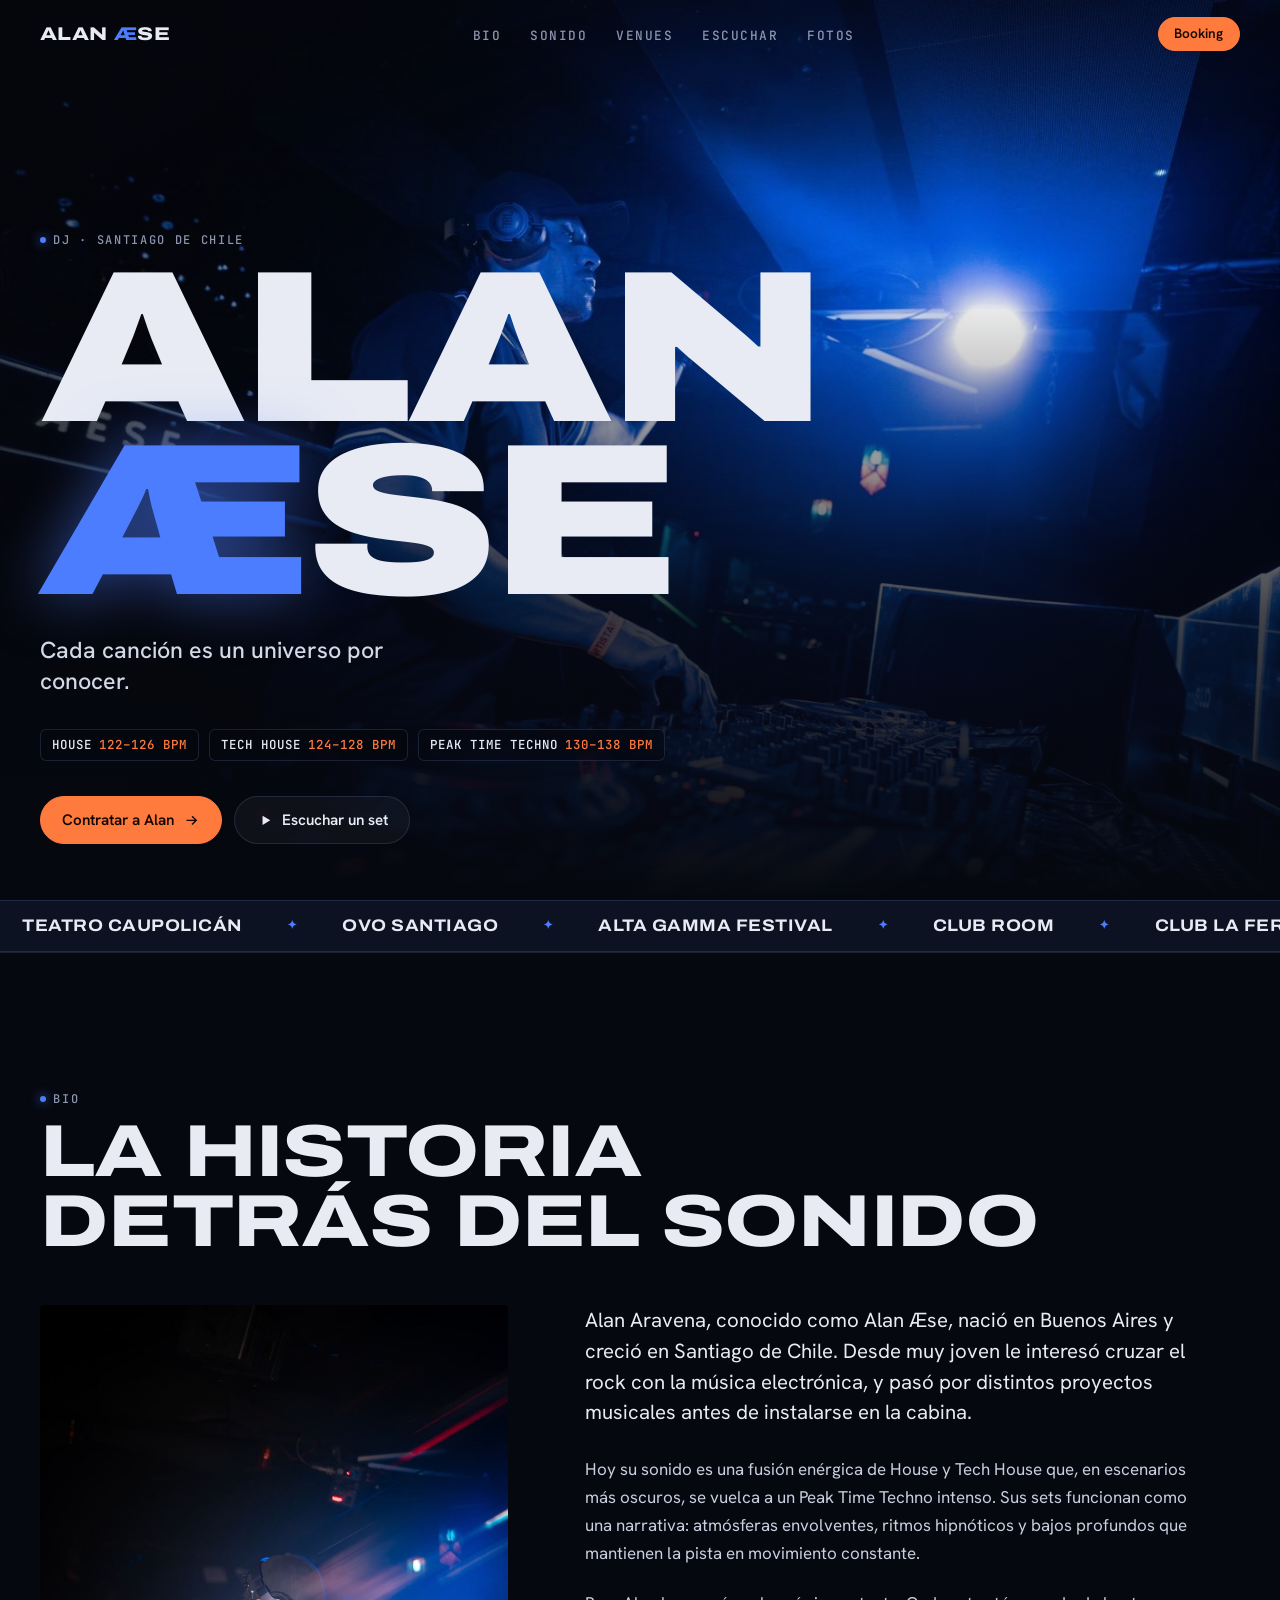
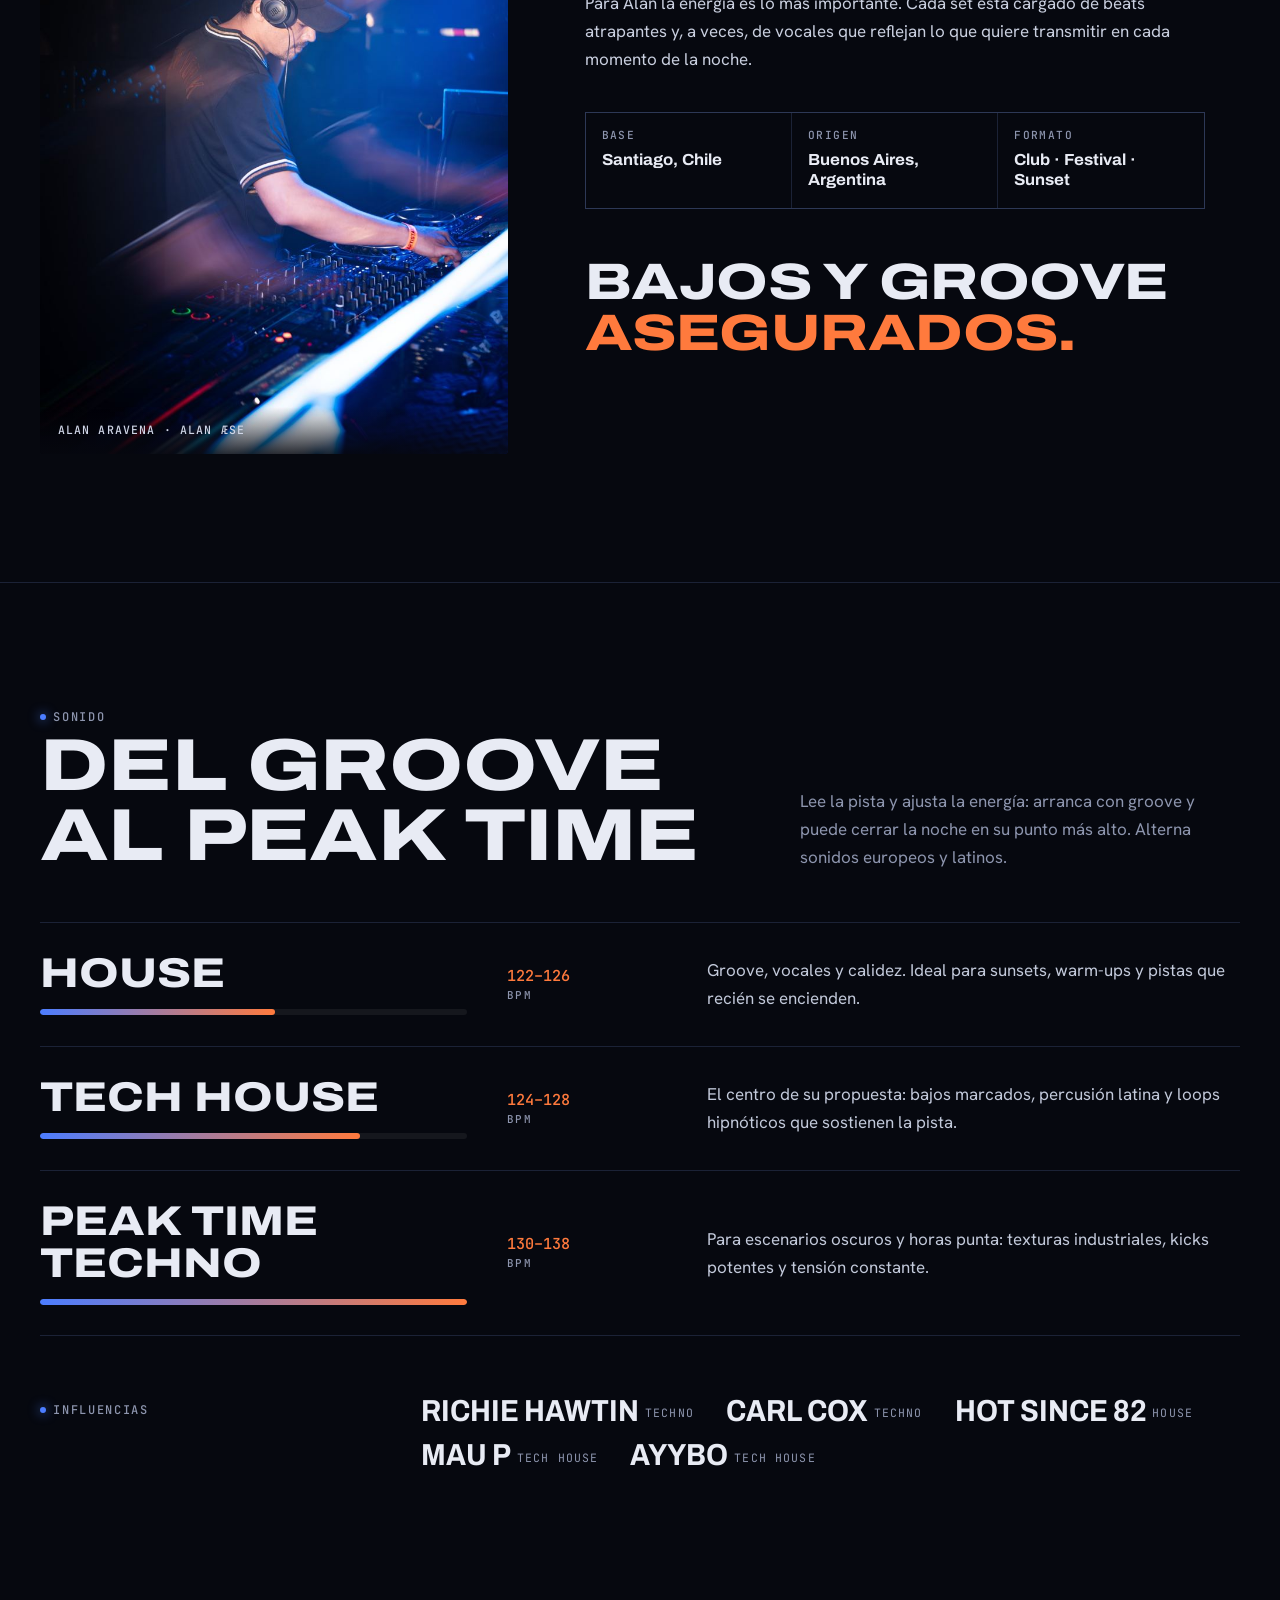
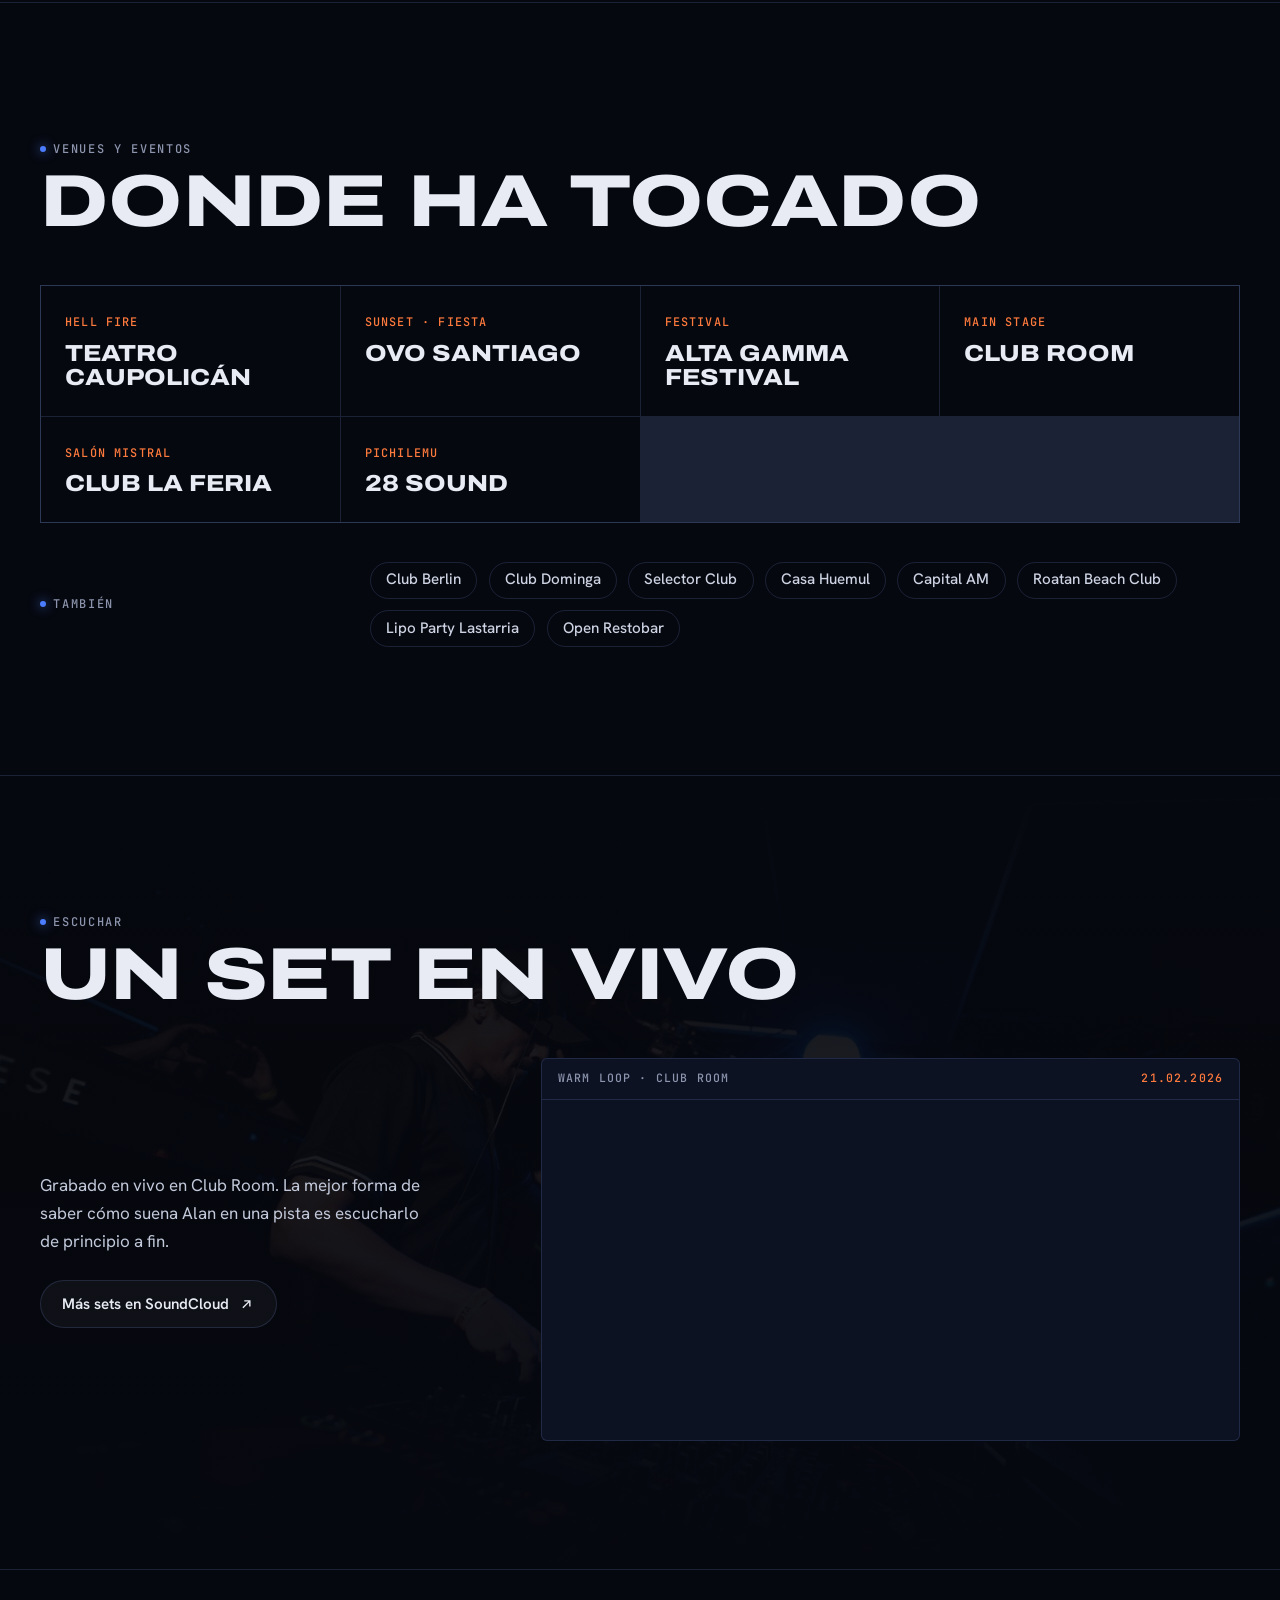
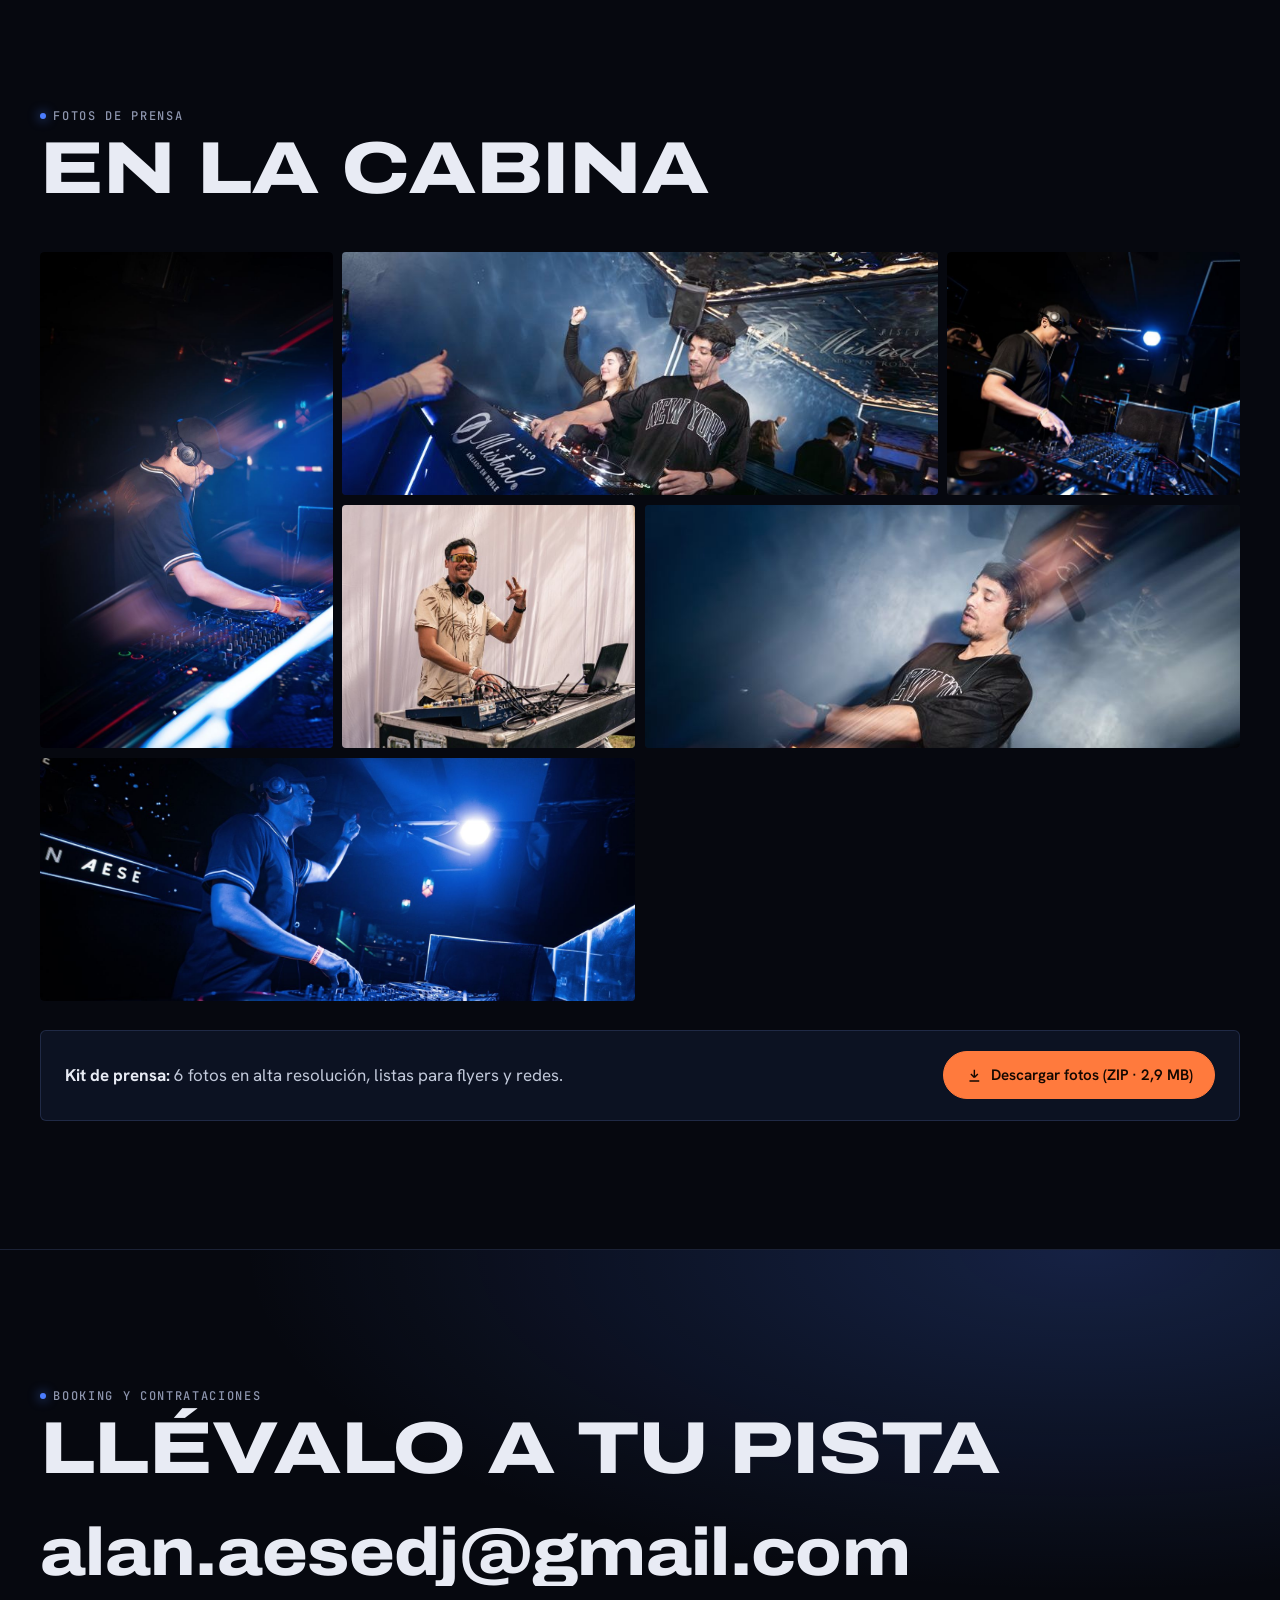
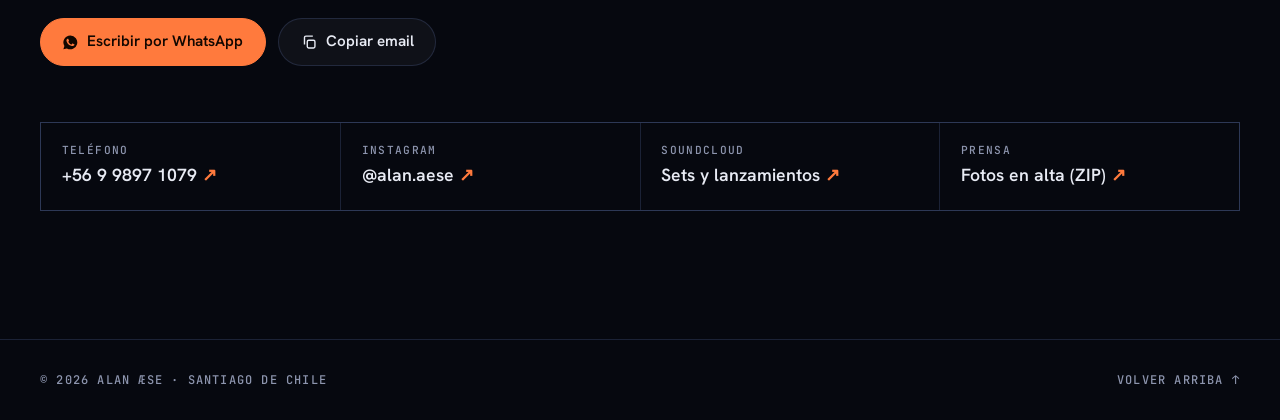
==== index.html @ 44dfe41f "Press kit de Alan Æse Co-Authored-By: Claude Opus 5.5 <noreply@anthropic.com>" ====
<!doctype html>
<html lang="es">
<head>
<meta charset="utf-8">
<meta name="viewport" content="width=device-width, initial-scale=1, viewport-fit=cover">
<title>Alan Æse · DJ · Press Kit</title>
<meta name="description" content="Alan Æse, DJ de House, Tech House y Peak Time Techno desde Santiago de Chile. Bio, sets, venues, fotos en alta y booking.">
<meta name="theme-color" content="#06080f">
<meta property="og:type" content="website">
<meta property="og:title" content="Alan Æse · DJ · Press Kit">
<meta property="og:description" content="House, Tech House y Peak Time Techno desde Santiago de Chile. Booking y contrataciones.">
<meta property="og:image" content="https://campbelltomas12.github.io/alan-aese/img/og.jpg">
<meta property="og:url" content="https://campbelltomas12.github.io/alan-aese/">
<meta name="twitter:card" content="summary_large_image">
<link rel="icon" href="data:image/svg+xml,%3Csvg xmlns='http://www.w3.org/2000/svg' viewBox='0 0 64 64'%3E%3Crect width='64' height='64' rx='14' fill='%2306080f'/%3E%3Ctext x='32' y='45' font-family='Arial Black,Arial' font-weight='900' font-size='36' text-anchor='middle' fill='%234c7dff'%3E%C3%86%3C/text%3E%3C/svg%3E">
<link rel="preconnect" href="https://fonts.googleapis.com">
<link rel="preconnect" href="https://fonts.gstatic.com" crossorigin>
<link rel="stylesheet" href="https://fonts.googleapis.com/css2?family=Archivo:wdth,wght@62..125,400..900&family=Hanken+Grotesk:wght@400;500;600&family=JetBrains+Mono:wght@400;500&display=swap">
<link rel="preload" as="image" href="img/alan-aese-01-1600.jpg" imagesrcset="img/alan-aese-01-800.jpg 800w, img/alan-aese-01-1600.jpg 1600w" imagesizes="100vw">
<style>
/* Layout: la cabina de noche. Foto a sangre con el nombre en tipografía expandida,
   y secciones que se leen como el display de un CDJ: etiquetas mono, BPM, salas. */
:root {
  --ink: #06080f;
  --ink-2: #0c1222;
  --line: rgba(140, 165, 255, .16);
  --fg: #e8ebf4;
  --muted: #8d95ae;
  --volt: #4c7dff;      /* luz de escenario */
  --wrist: #ff7a3d;     /* pulsera ARTISTA */
  --display: "Archivo", "Arial Black", "Helvetica Neue", Arial, sans-serif;
  --body: "Hanken Grotesk", "Helvetica Neue", Arial, sans-serif;
  --mono: "JetBrains Mono", ui-monospace, "SFMono-Regular", Consolas, monospace;
  --gutter-l: max(20px, env(safe-area-inset-left, 0px));
  --gutter-r: max(20px, env(safe-area-inset-right, 0px));
  --max: 1240px;
  color-scheme: dark;
}
*, *::before, *::after { box-sizing: border-box; }
html { scroll-behavior: smooth; scroll-padding-top: 72px; -webkit-text-size-adjust: 100%; }
body {
  margin: 0; background: var(--ink); color: var(--fg);
  font: 400 1.0625rem/1.65 var(--body);
  -webkit-font-smoothing: antialiased;
  overflow-x: hidden;
}
img { max-width: 100%; display: block; }
a { color: inherit; }
::selection { background: var(--volt); color: #fff; }
:focus-visible { outline: 2px solid var(--wrist); outline-offset: 3px; border-radius: 4px; }

.wrap { max-width: var(--max); margin-inline: auto; padding-left: var(--gutter-l); padding-right: var(--gutter-r); }
.label {
  font: 500 .75rem/1 var(--mono); letter-spacing: .14em; text-transform: uppercase; color: var(--muted);
  display: flex; align-items: center; gap: .6em;
}
.label::before { content: ""; width: .5em; height: .5em; border-radius: 50%; background: var(--volt); box-shadow: 0 0 12px var(--volt); }
h2 {
  font: 800 clamp(2.2rem, 6vw, 4.6rem)/.95 var(--display); font-stretch: 125%;
  letter-spacing: -.01em; text-transform: uppercase; margin: .5rem 0 0; text-wrap: balance;
}
section { padding-block: clamp(4.5rem, 10vw, 8rem); border-top: 1px solid var(--line); }

/* Botones */
.btn {
  display: inline-flex; align-items: center; gap: .55em; padding: .95em 1.4em;
  font: 600 .95rem/1 var(--body); text-decoration: none; border-radius: 999px;
  border: 1px solid var(--line); background: rgba(255,255,255,.04); color: var(--fg);
  transition: transform .2s ease, background .2s ease, border-color .2s ease;
}
.btn:hover { transform: translateY(-2px); border-color: rgba(255,255,255,.4); }
.btn-hot { background: var(--wrist); border-color: var(--wrist); color: #120700; }
.btn-hot:hover { background: #ff915e; border-color: #ff915e; }
.btn svg { width: 1.1em; height: 1.1em; flex: none; }

/* Navegación */
body::before { content: ""; position: fixed; inset: 0 0 auto; height: env(safe-area-inset-top, 0px); z-index: 60; background: var(--ink); }
.nav {
  position: fixed; top: env(safe-area-inset-top, 0px); left: 0; right: 0; z-index: 50;
  transition: background .3s ease, border-color .3s ease;
  border-bottom: 1px solid transparent;
}
.nav.solid { background: rgba(6, 8, 15, .86); backdrop-filter: blur(14px); -webkit-backdrop-filter: blur(14px); border-color: var(--line); }
.nav .wrap { display: flex; align-items: center; justify-content: space-between; gap: 1rem; height: 68px; }
.logo { font: 800 1.15rem/1 var(--display); font-stretch: 125%; text-decoration: none; letter-spacing: .02em; }
.logo b { color: var(--volt); font-weight: 800; }
.nav ul { display: flex; gap: 1.8rem; list-style: none; margin: 0; padding: 0; }
.nav ul a { text-decoration: none; font: 500 .8rem/1 var(--mono); letter-spacing: .12em; text-transform: uppercase; color: var(--muted); transition: color .2s; }
.nav ul a:hover { color: var(--fg); }
.nav .btn { padding: .7em 1.15em; font-size: .85rem; }
@media (max-width: 860px) { .nav ul { display: none; } }

/* Hero */
.hero { position: relative; min-height: min(100svh, 920px); display: flex; align-items: flex-end; overflow: hidden; isolation: isolate; }
.hero picture, .hero picture img { position: absolute; inset: 0; width: 100%; height: 100%; }
.hero picture img { object-fit: cover; object-position: 40% 30%; z-index: -2; animation: drift 18s ease-out both; }
.hero::after {
  content: ""; position: absolute; inset: 0; z-index: -1;
  background:
    linear-gradient(180deg, rgba(6,8,15,.55) 0%, rgba(6,8,15,0) 22%),
    linear-gradient(0deg, var(--ink) 0%, rgba(6,8,15,.75) 32%, rgba(6,8,15,0) 70%),
    linear-gradient(90deg, rgba(6,8,15,.7) 0%, rgba(6,8,15,0) 60%);
}
.hero .wrap { width: 100%; padding-block: 9rem 3.5rem; }
.hero h1 {
  margin: 1.1rem 0 0; font: 900 clamp(4.2rem, 17vw, 13.5rem)/.8 var(--display); font-stretch: 125%;
  letter-spacing: -.02em; text-transform: uppercase;
}
.hero h1 span { display: block; }
.hero h1 .ae { color: var(--volt); text-shadow: 0 0 60px rgba(76,125,255,.55); }
.tagline { font: 500 clamp(1.1rem, 2.2vw, 1.45rem)/1.35 var(--body); margin: 1.6rem 0 0; max-width: 32ch; color: #d4d9e8; }
.readout { display: flex; flex-wrap: wrap; gap: .6rem; margin: 2rem 0 0; padding: 0; list-style: none; }
.readout li {
  font: 500 .78rem/1 var(--mono); letter-spacing: .08em; text-transform: uppercase;
  padding: .7em .9em; border: 1px solid var(--line); border-radius: 6px; background: rgba(6,8,15,.55);
  backdrop-filter: blur(6px); -webkit-backdrop-filter: blur(6px);
}
.readout li em { font-style: normal; color: var(--wrist); margin-left: .55em; }
.hero .ctas { display: flex; flex-wrap: wrap; gap: .8rem; margin-top: 2.2rem; }
@keyframes drift { from { transform: scale(1.08); } to { transform: scale(1); } }

/* Ticker de salas */
.ticker { border-block: 1px solid var(--line); background: var(--ink-2); overflow: hidden; padding-block: 1.05rem; }
.ticker-track { display: flex; width: max-content; animation: ticker 48s linear infinite; }
.ticker-track span {
  font: 700 1.05rem/1 var(--display); font-stretch: 112%; text-transform: uppercase; letter-spacing: .03em;
  white-space: nowrap; padding-inline: 1.4rem; display: flex; align-items: center; gap: 2.8rem;
}
.ticker-track span::after { content: "✦"; color: var(--volt); font-size: .7em; }
@keyframes ticker { to { transform: translateX(-50%); } }

/* Bio */
.bio-grid { display: grid; grid-template-columns: minmax(0, 5fr) minmax(0, 7fr); gap: clamp(2rem, 6vw, 5.5rem); align-items: start; margin-top: 3rem; }
.bio-photo { position: relative; border-radius: 4px; overflow: hidden; aspect-ratio: 5 / 8; max-width: 100%; }
.bio-photo img { width: 100%; height: 100%; object-fit: cover; }
.bio-photo figcaption {
  position: absolute; left: 0; bottom: 0; right: 0; padding: 1rem 1.1rem;
  font: 500 .72rem/1.3 var(--mono); letter-spacing: .1em; text-transform: uppercase; color: #cfd5e6;
  background: linear-gradient(0deg, rgba(6,8,15,.85), transparent);
}
.bio-text { min-width: 0; max-width: 62ch; }
.bio-text p { margin: 0 0 1.3em; color: #c9cfdf; }
.bio-text p:first-child { font-size: 1.28rem; line-height: 1.5; color: var(--fg); }
.facts { display: grid; grid-template-columns: repeat(3, minmax(0, 1fr)); gap: 1px; background: var(--line); border: 1px solid var(--line); margin: 2.4rem 0 0; }
.facts div { background: var(--ink); padding: 1.1rem 1rem; min-width: 0; }
.facts dt { font: 500 .7rem/1 var(--mono); letter-spacing: .12em; text-transform: uppercase; color: var(--muted); }
.facts dd { margin: .55rem 0 0; font: 700 1rem/1.25 var(--display); font-stretch: 105%; }
blockquote {
  margin: 3rem 0 0; padding: 0; font: 800 clamp(1.9rem, 4.2vw, 3.2rem)/1 var(--display); font-stretch: 125%;
  text-transform: uppercase; letter-spacing: -.01em; text-wrap: balance;
}
blockquote span { color: var(--wrist); }

/* Sonido */
.sound-head { display: flex; flex-wrap: wrap; justify-content: space-between; align-items: end; gap: 1.5rem; }
.sound-head p { max-width: 44ch; color: var(--muted); margin: 0; }
.channels { margin-top: 3.2rem; border-top: 1px solid var(--line); }
.channel {
  display: grid; grid-template-columns: minmax(0, 1.2fr) 10rem minmax(0, 1.5fr); gap: 1.5rem 2.5rem; align-items: center;
  padding-block: 1.9rem; border-bottom: 1px solid var(--line);
}
.channel h3 { margin: 0; font: 800 clamp(1.6rem, 3.6vw, 2.6rem)/1 var(--display); font-stretch: 118%; text-transform: uppercase; }
.bpm { font: 500 .95rem/1 var(--mono); color: var(--wrist); font-variant-numeric: tabular-nums; }
.bpm small { display: block; color: var(--muted); font-size: .68rem; letter-spacing: .14em; margin-top: .45rem; }
.channel p { margin: 0; color: #c2c9da; min-width: 0; }
.meter { height: 6px; border-radius: 3px; background: rgba(255,255,255,.06); overflow: hidden; margin-top: .9rem; }
.meter i { display: block; height: 100%; background: linear-gradient(90deg, var(--volt), var(--wrist)); border-radius: inherit; }
.influences { margin-top: 3.5rem; display: grid; grid-template-columns: minmax(0, 1fr) minmax(0, 2.4fr); gap: 1.5rem 2.5rem; align-items: start; }
.influences ul { list-style: none; margin: 0; padding: 0; display: flex; flex-wrap: wrap; gap: .4rem 2rem; }
.influences li { font: 700 clamp(1.25rem, 2.6vw, 1.9rem)/1.25 var(--display); font-stretch: 90%; text-transform: uppercase; color: var(--fg); }
.influences li small { font: 400 .72rem/1 var(--mono); letter-spacing: .1em; color: var(--muted); margin-left: .5em; vertical-align: middle; }

/* Venues */
.venues-feature { margin-top: 3rem; display: grid; grid-template-columns: repeat(auto-fit, minmax(min(100%, 280px), 1fr)); gap: 1px; background: var(--line); border: 1px solid var(--line); }
.venue { background: var(--ink); padding: 1.8rem 1.5rem 1.6rem; display: flex; flex-direction: column; gap: .7rem; min-width: 0; transition: background .25s ease; }
.venue:hover { background: var(--ink-2); }
.venue h3 { margin: 0; font: 800 1.45rem/1.05 var(--display); font-stretch: 115%; text-transform: uppercase; }
.venue span { font: 500 .74rem/1.3 var(--mono); letter-spacing: .1em; text-transform: uppercase; color: var(--wrist); }
.venues-more { margin-top: 2.4rem; display: grid; grid-template-columns: minmax(0, 1fr) minmax(0, 3fr); gap: 1rem 2.5rem; }
.venues-more ul { list-style: none; margin: 0; padding: 0; display: flex; flex-wrap: wrap; gap: .7rem; }
.venues-more li { font: 500 .95rem/1 var(--body); padding: .65em 1em; border: 1px solid var(--line); border-radius: 999px; color: #cdd3e3; }

/* Escuchar */
.listen { position: relative; overflow: hidden; isolation: isolate; }
.listen::before {
  content: ""; position: absolute; inset: 0; z-index: -1; opacity: .22;
  background: url("img/alan-aese-02-1600.jpg") center 30% / cover no-repeat;
}
.listen::after { content: ""; position: absolute; inset: 0; z-index: -1; background: linear-gradient(180deg, var(--ink), rgba(6,8,15,.6) 40%, var(--ink)); }
.listen-grid { display: grid; grid-template-columns: minmax(0, 1fr) minmax(0, 1.6fr); gap: clamp(2rem, 5vw, 4.5rem); align-items: center; margin-top: 3rem; }
.listen-grid p { color: #c2c9da; margin: 0 0 1.6rem; max-width: 40ch; }
.player { border-radius: 6px; overflow: hidden; border: 1px solid var(--line); background: var(--ink-2); min-width: 0; }
.player iframe { display: block; width: 100%; height: 340px; border: 0; }
.now { display: flex; justify-content: space-between; gap: 1rem; padding: .8rem 1rem; font: 500 .72rem/1.3 var(--mono); letter-spacing: .1em; text-transform: uppercase; color: var(--muted); border-bottom: 1px solid var(--line); }
.now b { color: var(--wrist); font-weight: 500; }

/* Galería */
.gallery { margin-top: 3rem; display: grid; grid-template-columns: repeat(4, minmax(0, 1fr)); grid-auto-rows: clamp(150px, 19vw, 250px); gap: .6rem; }
.gallery a { position: relative; overflow: hidden; border-radius: 4px; display: block; background: var(--ink-2); }
.gallery img { width: 100%; height: 100%; object-fit: cover; transition: transform .6s cubic-bezier(.2,.7,.2,1), filter .4s; filter: saturate(.9); }
.gallery a:hover img { transform: scale(1.04); filter: saturate(1.1); }
.gallery a::after {
  content: "Ver en alta ↗"; position: absolute; left: .7rem; bottom: .7rem; padding: .45em .7em; border-radius: 4px;
  font: 500 .68rem/1 var(--mono); letter-spacing: .08em; text-transform: uppercase; background: rgba(6,8,15,.75); color: var(--fg);
  opacity: 0; transform: translateY(4px); transition: opacity .25s, transform .25s;
}
.gallery a:hover::after, .gallery a:focus-visible::after { opacity: 1; transform: none; }
.g-tall { grid-row: span 2; }
.g-wide { grid-column: span 2; }
.press-dl { display: flex; flex-wrap: wrap; align-items: center; justify-content: space-between; gap: 1rem 2rem; margin-top: 1.8rem; padding: 1.3rem 1.5rem; border: 1px solid var(--line); border-radius: 6px; background: var(--ink-2); }
.press-dl p { margin: 0; color: #c2c9da; min-width: 0; }
.press-dl p strong { color: var(--fg); }

/* Booking */
.booking { background: radial-gradient(120% 90% at 85% 0%, rgba(76,125,255,.22), transparent 55%), var(--ink); }
.mail {
  display: inline-block; margin-top: 2.2rem; text-decoration: none; overflow-wrap: anywhere;
  font: 800 clamp(1.5rem, 5.4vw, 4.2rem)/1 var(--display); font-stretch: 110%; letter-spacing: -.01em;
  background: linear-gradient(90deg, var(--fg) 0%, var(--fg) 50%, var(--wrist) 50%) 100% 0 / 200% 100%;
  -webkit-background-clip: text; background-clip: text; color: transparent; transition: background-position .5s ease;
  background-position: 0 0;
}
.mail:hover { background-position: -100% 0; }
.contact-actions { display: flex; flex-wrap: wrap; gap: .8rem; margin-top: 2rem; }
.contact-grid { margin-top: 3.5rem; display: grid; grid-template-columns: repeat(auto-fit, minmax(min(100%, 230px), 1fr)); gap: 1px; background: var(--line); border: 1px solid var(--line); }
.contact-grid a { background: var(--ink); padding: 1.4rem 1.3rem; text-decoration: none; display: flex; flex-direction: column; gap: .5rem; transition: background .25s; min-width: 0; }
.contact-grid a:hover { background: var(--ink-2); }
.contact-grid dt, .contact-grid .k { font: 500 .7rem/1 var(--mono); letter-spacing: .12em; text-transform: uppercase; color: var(--muted); }
.contact-grid .v { font: 600 1.1rem/1.3 var(--body); overflow-wrap: anywhere; }
.contact-grid .v::after { content: " ↗"; color: var(--wrist); }

footer { border-top: 1px solid var(--line); padding-block: 2rem calc(2rem + env(safe-area-inset-bottom, 0px)); }
footer .wrap { display: flex; flex-wrap: wrap; justify-content: space-between; gap: 1rem; font: 500 .75rem/1.4 var(--mono); letter-spacing: .1em; text-transform: uppercase; color: var(--muted); }
footer a { text-decoration: none; }
footer a:hover { color: var(--fg); }

.toast {
  position: fixed; left: 50%; bottom: calc(1.5rem + env(safe-area-inset-bottom, 0px)); transform: translate(-50%, 20px); z-index: 70;
  padding: .8em 1.2em; border-radius: 999px; background: var(--fg); color: var(--ink); font: 600 .9rem/1 var(--body);
  opacity: 0; pointer-events: none; transition: opacity .25s, transform .25s;
}
.toast.show { opacity: 1; transform: translate(-50%, 0); }

@media (max-width: 900px) {
  .bio-grid, .listen-grid, .influences, .venues-more { grid-template-columns: minmax(0, 1fr); }
  .bio-photo { aspect-ratio: 4 / 5; max-height: 560px; }
  .channel { grid-template-columns: minmax(0, 1fr) auto; }
  .channel p { grid-column: 1 / -1; }
  .gallery { grid-template-columns: repeat(2, minmax(0, 1fr)); grid-auto-rows: 42vw; }
  .g-wide { grid-column: span 2; }
}
@media (max-width: 520px) {
  .facts { grid-template-columns: minmax(0, 1fr); }
  .hero .wrap { padding-block: 7rem 2.5rem; }
  .hero picture img { object-position: 38% 30%; }
  .player iframe { height: 300px; }
  .btn { padding: .9em 1.15em; }
}
@media (prefers-reduced-motion: reduce) {
  *, *::before, *::after { animation: none !important; transition: none !important; scroll-behavior: auto !important; }
  .ticker-track { flex-wrap: wrap; width: auto; padding-inline: var(--gutter-l) var(--gutter-r); row-gap: .8rem; }
  .ticker-track span[aria-hidden] { display: none; }
}
</style>
</head>
<body>

<nav class="nav" id="nav" aria-label="Principal">
  <div class="wrap">
    <a class="logo" href="#top">ALAN <b>Æ</b>SE</a>
    <ul>
      <li><a href="#bio">Bio</a></li>
      <li><a href="#sonido">Sonido</a></li>
      <li><a href="#venues">Venues</a></li>
      <li><a href="#escuchar">Escuchar</a></li>
      <li><a href="#fotos">Fotos</a></li>
    </ul>
    <a class="btn btn-hot" href="#booking">Booking</a>
  </div>
</nav>

<header class="hero" id="top">
  <picture>
    <img src="img/alan-aese-01-1600.jpg" srcset="img/alan-aese-01-800.jpg 800w, img/alan-aese-01-1600.jpg 1600w" sizes="100vw" alt="Alan Æse tocando en la cabina de Club Room bajo luces azules" fetchpriority="high">
  </picture>
  <div class="wrap">
    <p class="label">DJ · Santiago de Chile</p>
    <h1><span>Alan</span><span><span class="ae" style="display:inline">Æ</span>se</span></h1>
    <p class="tagline">Cada canción es un universo por conocer.</p>
    <ul class="readout" aria-label="Géneros">
      <li>House<em>122–126 BPM</em></li>
      <li>Tech House<em>124–128 BPM</em></li>
      <li>Peak Time Techno<em>130–138 BPM</em></li>
    </ul>
    <div class="ctas">
      <a class="btn btn-hot" href="#booking">Contratar a Alan
        <svg viewBox="0 0 24 24" fill="none" stroke="currentColor" stroke-width="2" aria-hidden="true"><path d="M5 12h14M13 6l6 6-6 6"/></svg></a>
      <a class="btn" href="#escuchar">
        <svg viewBox="0 0 24 24" fill="currentColor" aria-hidden="true"><path d="M8 5.5v13l11-6.5z"/></svg>Escuchar un set</a>
    </div>
  </div>
</header>

<div class="ticker" aria-label="Venues donde ha tocado">
  <div class="ticker-track">
    <span>Teatro Caupolicán</span><span>Ovo Santiago</span><span>Alta Gamma Festival</span><span>Club Room</span><span>Club La Feria</span><span>Club Berlin</span><span>28 Sound Pichilemu</span><span>Club Dominga</span><span>Selector Club</span><span>Casa Huemul</span><span>Capital AM</span><span>Roatan Beach Club</span>
    <span aria-hidden="true">Teatro Caupolicán</span><span aria-hidden="true">Ovo Santiago</span><span aria-hidden="true">Alta Gamma Festival</span><span aria-hidden="true">Club Room</span><span aria-hidden="true">Club La Feria</span><span aria-hidden="true">Club Berlin</span><span aria-hidden="true">28 Sound Pichilemu</span><span aria-hidden="true">Club Dominga</span><span aria-hidden="true">Selector Club</span><span aria-hidden="true">Casa Huemul</span><span aria-hidden="true">Capital AM</span><span aria-hidden="true">Roatan Beach Club</span>
  </div>
</div>

<main>
  <section id="bio">
    <div class="wrap">
      <p class="label">Bio</p>
      <h2>La historia detrás del sonido</h2>
      <div class="bio-grid">
        <figure class="bio-photo" style="margin:0">
          <img src="img/alan-aese-03-800.jpg" srcset="img/alan-aese-03-800.jpg 800w, img/alan-aese-03-1600.jpg 1600w" sizes="(max-width: 900px) 100vw, 40vw" alt="Alan Æse mezclando en la cabina, de perfil, con gorra y audífonos" loading="lazy">
          <figcaption>Alan Aravena · Alan Æse</figcaption>
        </figure>
        <div class="bio-text">
          <p>Alan Aravena, conocido como Alan Æse, nació en Buenos Aires y creció en Santiago de Chile. Desde muy joven le interesó cruzar el rock con la música electrónica, y pasó por distintos proyectos musicales antes de instalarse en la cabina.</p>
          <p>Hoy su sonido es una fusión enérgica de House y Tech House que, en escenarios más oscuros, se vuelca a un Peak Time Techno intenso. Sus sets funcionan como una narrativa: atmósferas envolventes, ritmos hipnóticos y bajos profundos que mantienen la pista en movimiento constante.</p>
          <p>Para Alan la energía es lo más importante. Cada set está cargado de beats atrapantes y, a veces, de vocales que reflejan lo que quiere transmitir en cada momento de la noche.</p>
          <dl class="facts">
            <div><dt>Base</dt><dd>Santiago, Chile</dd></div>
            <div><dt>Origen</dt><dd>Buenos Aires, Argentina</dd></div>
            <div><dt>Formato</dt><dd>Club · Festival · Sunset</dd></div>
          </dl>
          <blockquote>Bajos y groove <span>asegurados.</span></blockquote>
        </div>
      </div>
    </div>
  </section>

  <section id="sonido">
    <div class="wrap">
      <div class="sound-head">
        <div>
          <p class="label">Sonido</p>
          <h2>Del groove<br>al peak time</h2>
        </div>
        <p>Lee la pista y ajusta la energía: arranca con groove y puede cerrar la noche en su punto más alto. Alterna sonidos europeos y latinos.</p>
      </div>
      <div class="channels">
        <div class="channel">
          <div><h3>House</h3><div class="meter" aria-hidden="true"><i style="width:55%"></i></div></div>
          <div class="bpm">122–126<small>BPM</small></div>
          <p>Groove, vocales y calidez. Ideal para sunsets, warm-ups y pistas que recién se encienden.</p>
        </div>
        <div class="channel">
          <div><h3>Tech House</h3><div class="meter" aria-hidden="true"><i style="width:75%"></i></div></div>
          <div class="bpm">124–128<small>BPM</small></div>
          <p>El centro de su propuesta: bajos marcados, percusión latina y loops hipnóticos que sostienen la pista.</p>
        </div>
        <div class="channel">
          <div><h3>Peak Time Techno</h3><div class="meter" aria-hidden="true"><i style="width:100%"></i></div></div>
          <div class="bpm">130–138<small>BPM</small></div>
          <p>Para escenarios oscuros y horas punta: texturas industriales, kicks potentes y tensión constante.</p>
        </div>
      </div>
      <div class="influences">
        <p class="label">Influencias</p>
        <ul>
          <li>Richie Hawtin<small>Techno</small></li>
          <li>Carl Cox<small>Techno</small></li>
          <li>Hot Since 82<small>House</small></li>
          <li>Mau P<small>Tech House</small></li>
          <li>AYYBO<small>Tech House</small></li>
        </ul>
      </div>
    </div>
  </section>

  <section id="venues">
    <div class="wrap">
      <p class="label">Venues y eventos</p>
      <h2>Donde ha tocado</h2>
      <div class="venues-feature">
        <article class="venue"><span>Hell Fire</span><h3>Teatro Caupolicán</h3></article>
        <article class="venue"><span>Sunset · Fiesta</span><h3>Ovo Santiago</h3></article>
        <article class="venue"><span>Festival</span><h3>Alta Gamma Festival</h3></article>
        <article class="venue"><span>Main Stage</span><h3>Club Room</h3></article>
        <article class="venue"><span>Salón Mistral</span><h3>Club La Feria</h3></article>
        <article class="venue"><span>Pichilemu</span><h3>28 Sound</h3></article>
      </div>
      <div class="venues-more">
        <p class="label">También</p>
        <ul>
          <li>Club Berlin</li><li>Club Dominga</li><li>Selector Club</li><li>Casa Huemul</li><li>Capital AM</li><li>Roatan Beach Club</li><li>Lipo Party Lastarria</li><li>Open Restobar</li>
        </ul>
      </div>
    </div>
  </section>

  <section id="escuchar" class="listen">
    <div class="wrap">
      <p class="label">Escuchar</p>
      <h2>Un set en vivo</h2>
      <div class="listen-grid">
        <div>
          <p>Grabado en vivo en Club Room. La mejor forma de saber cómo suena Alan en una pista es escucharlo de principio a fin.</p>
          <a class="btn" href="https://soundcloud.com/alan-aravena-31488850" target="_blank" rel="noopener">Más sets en SoundCloud
            <svg viewBox="0 0 24 24" fill="none" stroke="currentColor" stroke-width="2" aria-hidden="true"><path d="M7 17 17 7M9 7h8v8"/></svg></a>
        </div>
        <div class="player">
          <div class="now"><span>Warm Loop · Club Room</span><b>21.02.2026</b></div>
          <iframe title="Warm Loop, set en Club Room, en SoundCloud" loading="lazy" allow="autoplay"
            src="https://w.soundcloud.com/player/?url=https%3A//soundcloud.com/alan-aravena-31488850/warm-loop-set-en-club-room-21&amp;color=%23ff7a3d&amp;auto_play=false&amp;hide_related=true&amp;show_comments=false&amp;show_user=true&amp;show_reposts=false&amp;show_teaser=false&amp;visual=true"></iframe>
        </div>
      </div>
    </div>
  </section>

  <section id="fotos">
    <div class="wrap">
      <p class="label">Fotos de prensa</p>
      <h2>En la cabina</h2>
      <div class="gallery">
        <a class="g-tall" href="hires/alan-aese-03.jpg" target="_blank" rel="noopener"><img src="img/alan-aese-03-800.jpg" alt="Alan Æse de perfil en la cabina" loading="lazy"></a>
        <a class="g-wide" href="hires/alan-aese-04.jpg" target="_blank" rel="noopener"><img src="img/alan-aese-04-800.jpg" srcset="img/alan-aese-04-800.jpg 800w, img/alan-aese-04-1600.jpg 1600w" sizes="(max-width: 900px) 100vw, 50vw" alt="Alan Æse tocando en Club La Feria, Salón Mistral" loading="lazy"></a>
        <a href="hires/alan-aese-02.jpg" target="_blank" rel="noopener"><img src="img/alan-aese-02-800.jpg" alt="Alan Æse ajustando el mixer en Club Room" loading="lazy"></a>
        <a href="hires/alan-aese-06.jpg" target="_blank" rel="noopener"><img src="img/alan-aese-06-800.jpg" alt="Alan Æse sonriendo tras los controles en un evento al aire libre" loading="lazy" style="object-position:40% 30%"></a>
        <a class="g-wide" href="hires/alan-aese-05.jpg" target="_blank" rel="noopener"><img src="img/alan-aese-05-800.jpg" srcset="img/alan-aese-05-800.jpg 800w, img/alan-aese-05-1600.jpg 1600w" sizes="(max-width: 900px) 100vw, 50vw" alt="Alan Æse en movimiento durante un set" loading="lazy"></a>
        <a class="g-wide" href="hires/alan-aese-01.jpg" target="_blank" rel="noopener"><img src="img/alan-aese-01-800.jpg" srcset="img/alan-aese-01-800.jpg 800w, img/alan-aese-01-1600.jpg 1600w" sizes="(max-width: 900px) 100vw, 50vw" alt="Alan Æse bajo las luces de Club Room" loading="lazy"></a>
      </div>
      <div class="press-dl">
        <p><strong>Kit de prensa:</strong> 6 fotos en alta resolución, listas para flyers y redes.</p>
        <a class="btn btn-hot" href="alan-aese-fotos.zip" download>
          <svg viewBox="0 0 24 24" fill="none" stroke="currentColor" stroke-width="2" aria-hidden="true"><path d="M12 4v11m0 0-5-5m5 5 5-5M5 20h14"/></svg>Descargar fotos (ZIP · 2,9 MB)</a>
      </div>
    </div>
  </section>

  <section id="booking" class="booking">
    <div class="wrap">
      <p class="label">Booking y contrataciones</p>
      <h2>Llévalo a tu pista</h2>
      <a class="mail" href="mailto:alan.aesedj@gmail.com?subject=Booking%20Alan%20%C3%86se" id="mail">alan.aesedj@gmail.com</a>
      <div class="contact-actions">
        <a class="btn btn-hot" href="https://wa.me/56998971079?text=Hola%20Alan%2C%20quiero%20cotizar%20una%20fecha" target="_blank" rel="noopener">
          <svg viewBox="0 0 24 24" fill="currentColor" aria-hidden="true"><path d="M12 2a10 10 0 0 0-8.6 15.1L2 22l5-1.3A10 10 0 1 0 12 2Zm5.3 14.1c-.2.6-1.3 1.2-1.8 1.2-.5.1-1 .2-3.3-.7-2.8-1.1-4.6-4-4.7-4.2-.1-.2-1.1-1.5-1.1-2.9s.7-2 1-2.3c.2-.3.5-.3.7-.3h.5c.2 0 .4 0 .6.5l.8 2c.1.2.1.4 0 .5l-.3.5-.4.4c-.1.1-.3.3-.1.6.2.3.8 1.3 1.7 2.1 1.2 1 2.1 1.3 2.4 1.5.3.1.5.1.6-.1l.9-1.1c.2-.3.4-.2.6-.1l1.9.9c.3.1.5.2.5.3.1.2.1.7-.1 1.2Z"/></svg>Escribir por WhatsApp</a>
        <button class="btn" type="button" id="copy">
          <svg viewBox="0 0 24 24" fill="none" stroke="currentColor" stroke-width="2" aria-hidden="true"><rect x="9" y="9" width="11" height="11" rx="2"/><path d="M5 15V5a2 2 0 0 1 2-2h10"/></svg>Copiar email</button>
      </div>
      <div class="contact-grid">
        <a href="tel:+56998971079"><span class="k">Teléfono</span><span class="v">+56 9 9897 1079</span></a>
        <a href="https://www.instagram.com/alan.aese/" target="_blank" rel="noopener"><span class="k">Instagram</span><span class="v">@alan.aese</span></a>
        <a href="https://soundcloud.com/alan-aravena-31488850" target="_blank" rel="noopener"><span class="k">SoundCloud</span><span class="v">Sets y lanzamientos</span></a>
        <a href="alan-aese-fotos.zip" download><span class="k">Prensa</span><span class="v">Fotos en alta (ZIP)</span></a>
      </div>
    </div>
  </section>
</main>

<footer>
  <div class="wrap">
    <span>© 2026 Alan Æse · Santiago de Chile</span>
    <a href="#top">Volver arriba ↑</a>
  </div>
</footer>

<div class="toast" id="toast" role="status" aria-live="polite"></div>

<script>
  const nav = document.getElementById('nav');
  const onScroll = () => nav.classList.toggle('solid', window.scrollY > 40);
  onScroll(); window.addEventListener('scroll', onScroll, { passive: true });

  const toast = document.getElementById('toast');
  const say = (msg) => { toast.textContent = msg; toast.classList.add('show'); clearTimeout(say.t); say.t = setTimeout(() => toast.classList.remove('show'), 2200); };
  document.getElementById('copy').addEventListener('click', async () => {
    const email = 'alan.aesedj@gmail.com';
    try { await navigator.clipboard.writeText(email); say('Email copiado'); }
    catch { const r = document.createRange(); r.selectNodeContents(document.getElementById('mail')); const s = getSelection(); s.removeAllRanges(); s.addRange(r); say('Email seleccionado: cópialo con Ctrl+C'); }
  });
</script>
</body>
</html>
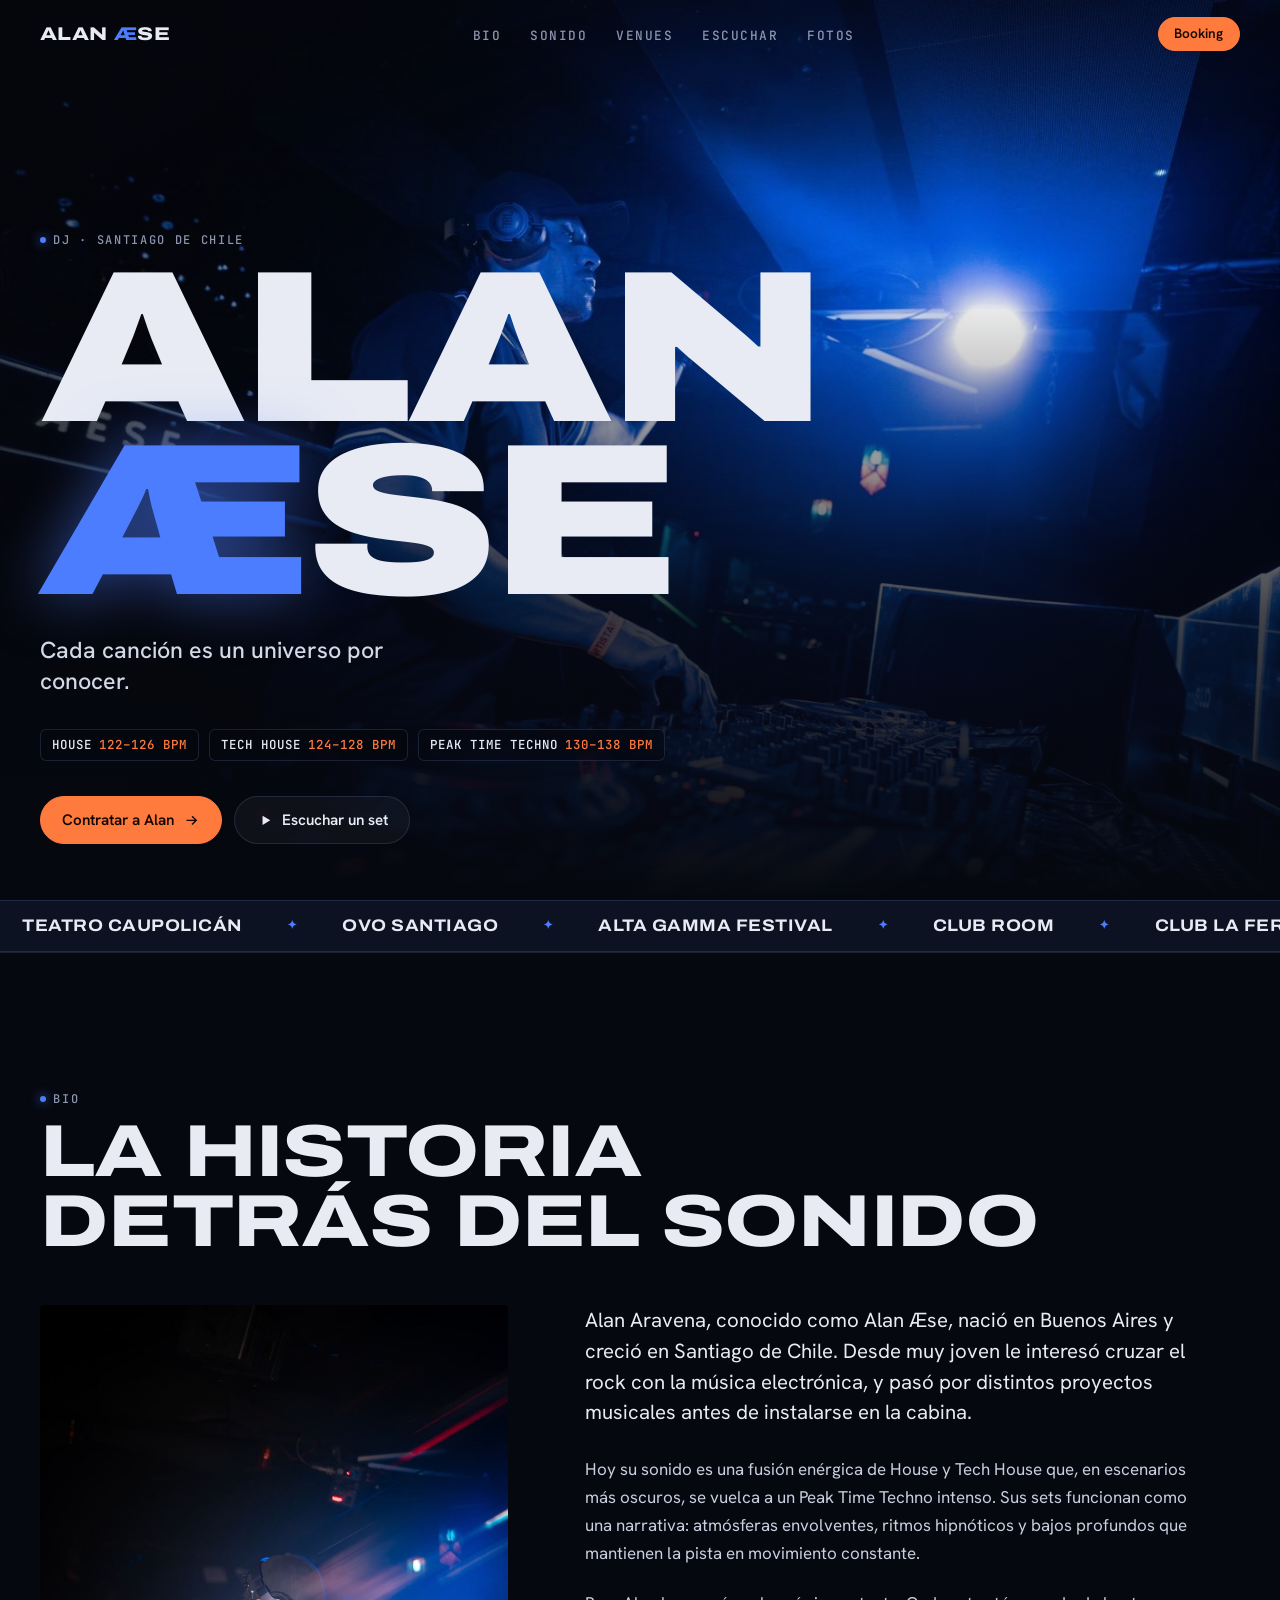
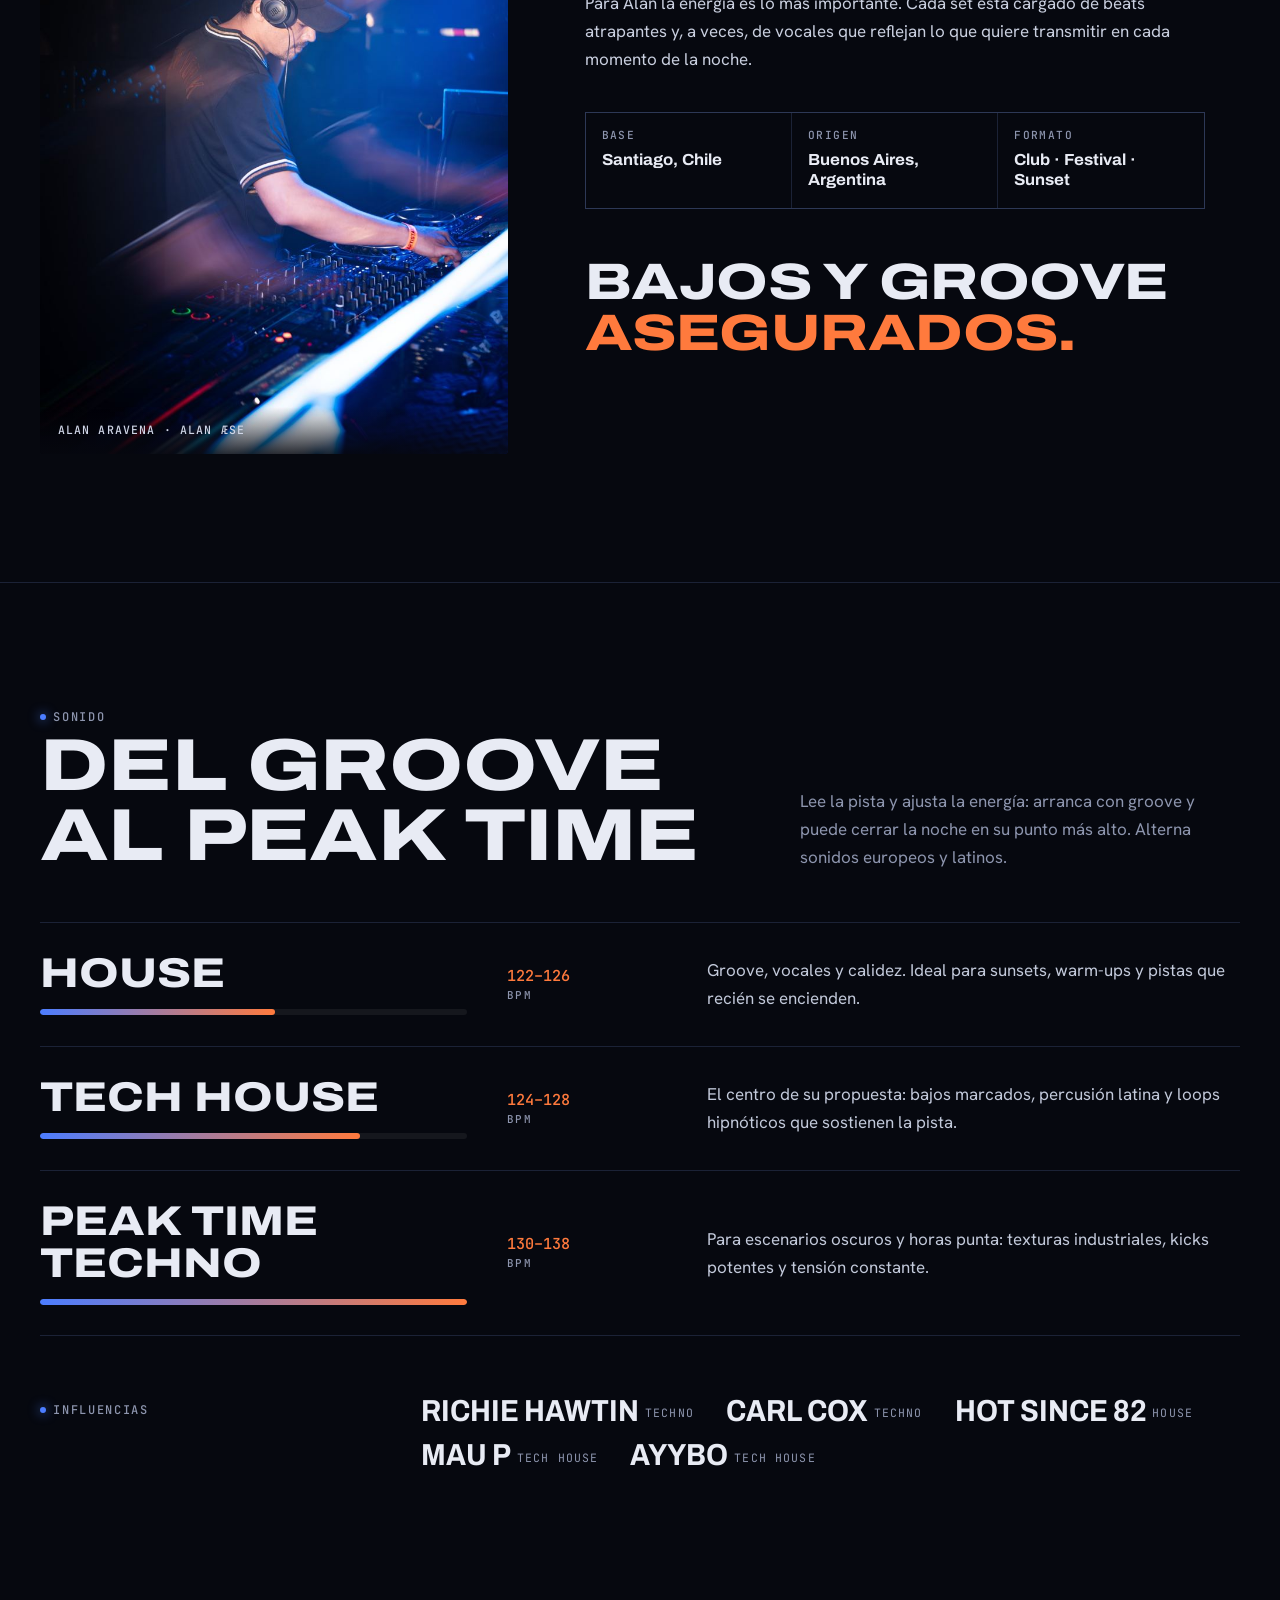
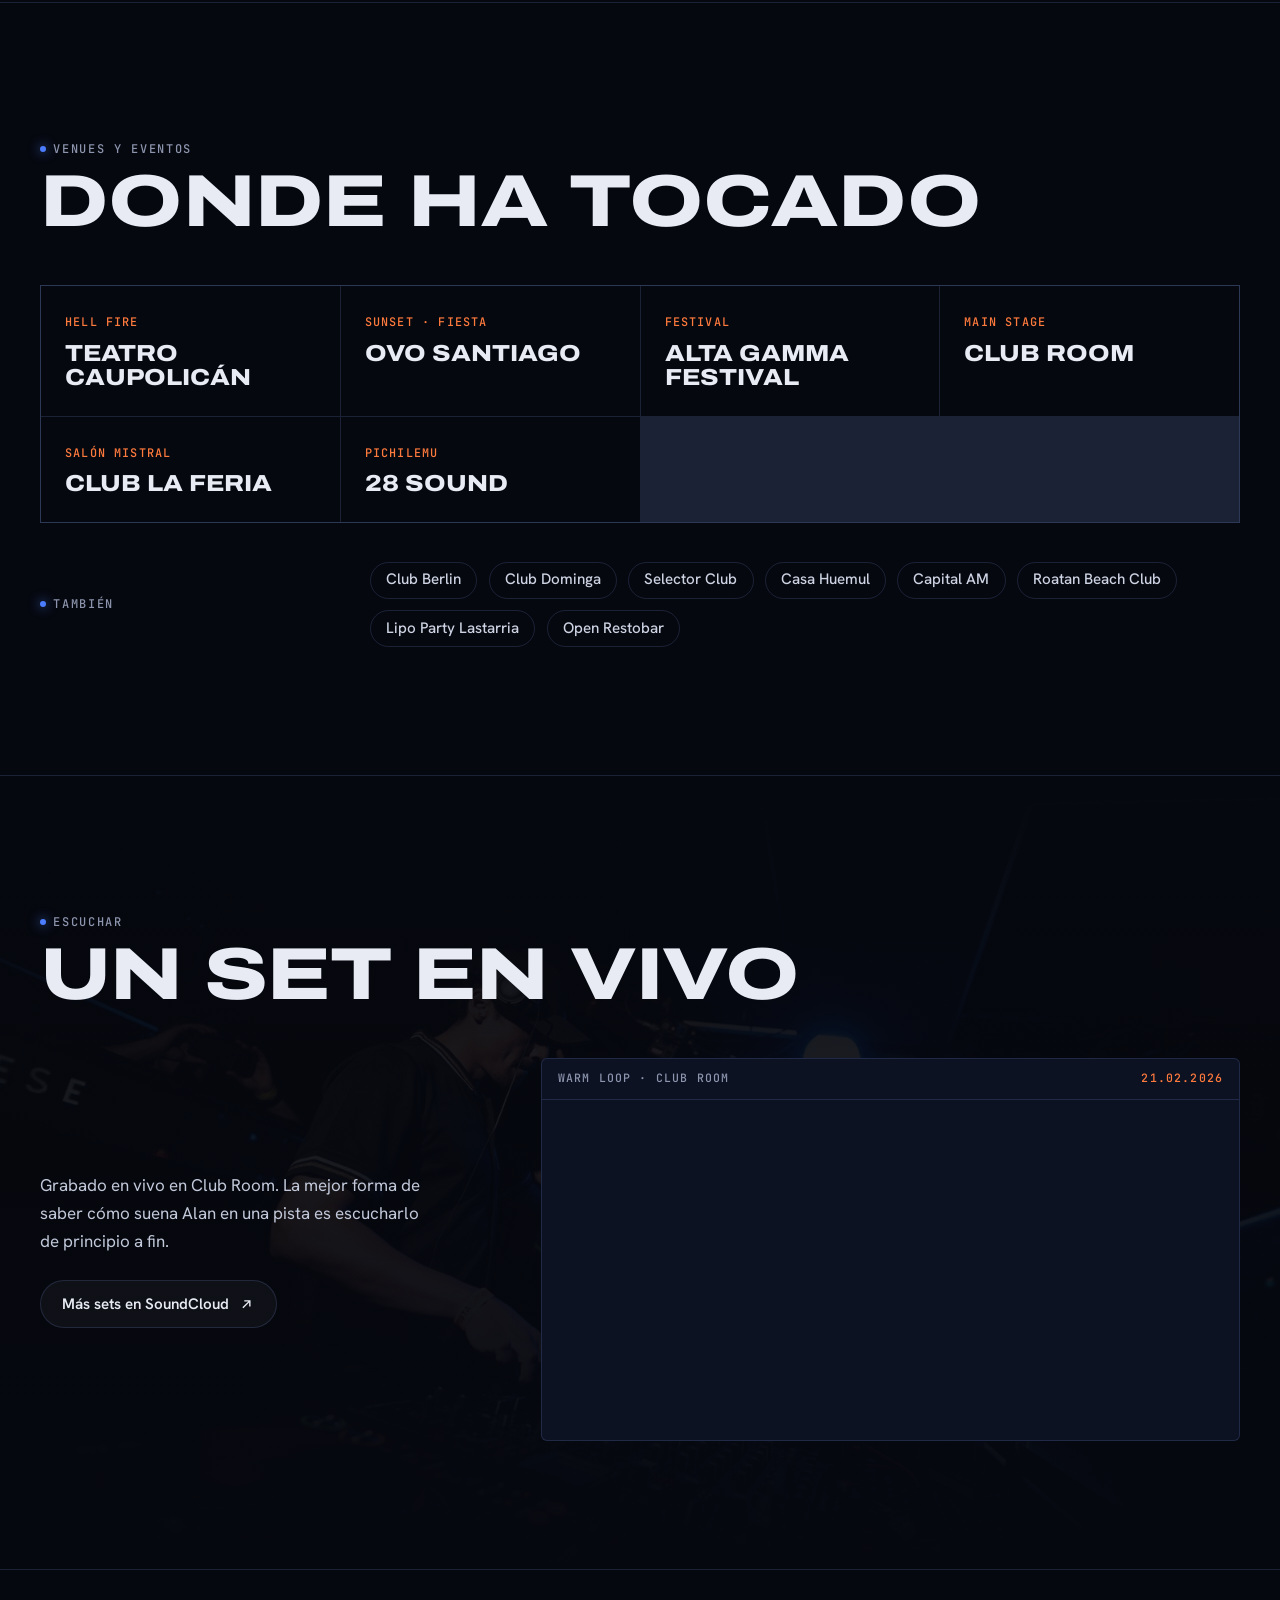
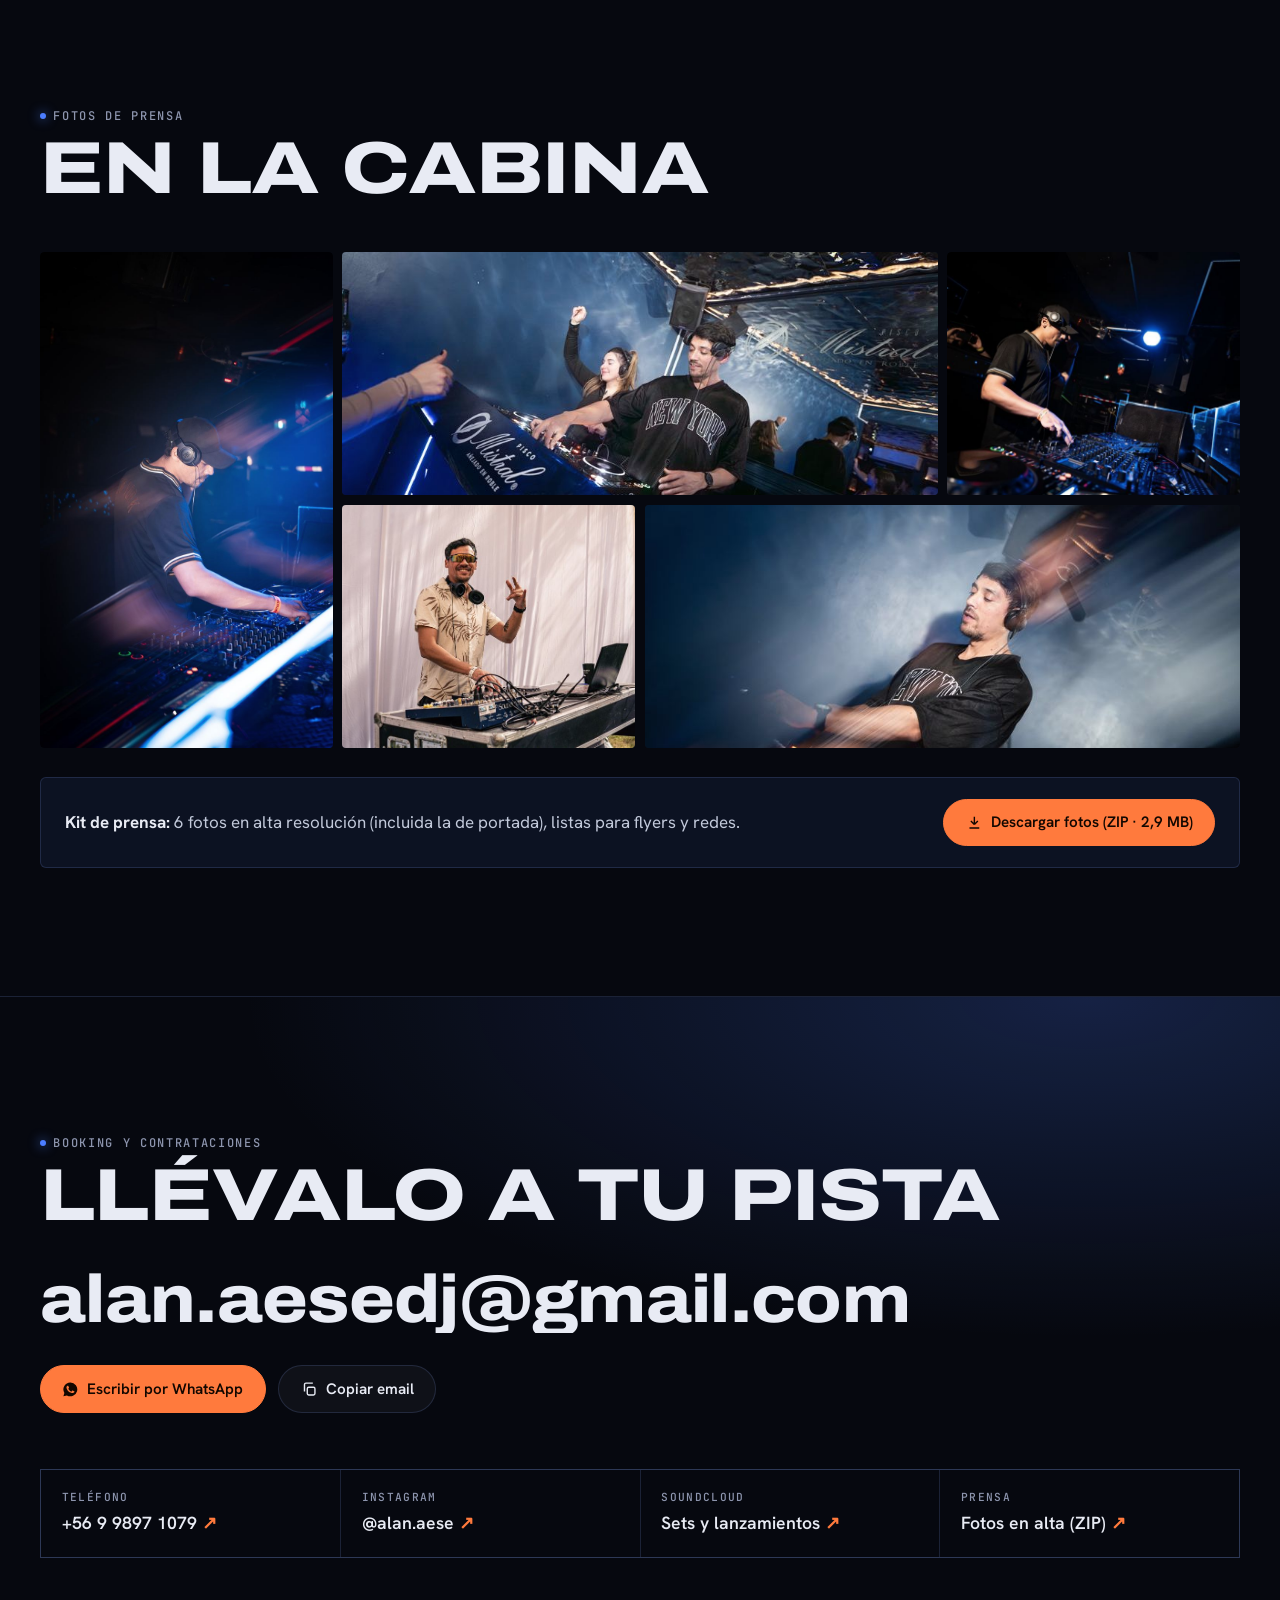
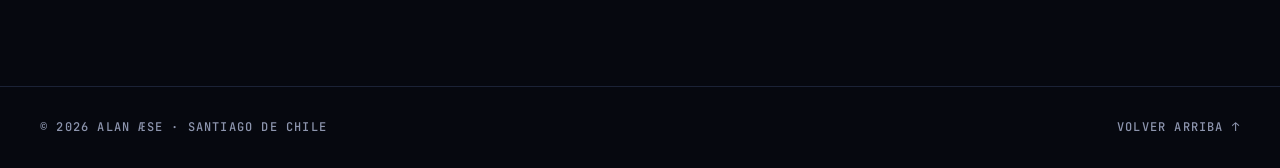
==== commit 635d9721: "Galería sin huecos Co-Authored-By: Claude Opus 5.5 <noreply@anthropic.com>" ====
--- a/index.html
+++ b/index.html
@@ -195,7 +195,7 @@
 .now b { color: var(--wrist); font-weight: 500; }
 
 /* Galería */
-.gallery { margin-top: 3rem; display: grid; grid-template-columns: repeat(4, minmax(0, 1fr)); grid-auto-rows: clamp(150px, 19vw, 250px); gap: .6rem; }
+.gallery { margin-top: 3rem; display: grid; grid-template-columns: repeat(4, minmax(0, 1fr)); grid-auto-rows: clamp(150px, 19vw, 250px); grid-auto-flow: dense; gap: .6rem; }
 .gallery a { position: relative; overflow: hidden; border-radius: 4px; display: block; background: var(--ink-2); }
 .gallery img { width: 100%; height: 100%; object-fit: cover; transition: transform .6s cubic-bezier(.2,.7,.2,1), filter .4s; filter: saturate(.9); }
 .gallery a:hover img { transform: scale(1.04); filter: saturate(1.1); }
@@ -422,10 +422,9 @@
         <a href="hires/alan-aese-02.jpg" target="_blank" rel="noopener"><img src="img/alan-aese-02-800.jpg" alt="Alan Æse ajustando el mixer en Club Room" loading="lazy"></a>
         <a href="hires/alan-aese-06.jpg" target="_blank" rel="noopener"><img src="img/alan-aese-06-800.jpg" alt="Alan Æse sonriendo tras los controles en un evento al aire libre" loading="lazy" style="object-position:40% 30%"></a>
         <a class="g-wide" href="hires/alan-aese-05.jpg" target="_blank" rel="noopener"><img src="img/alan-aese-05-800.jpg" srcset="img/alan-aese-05-800.jpg 800w, img/alan-aese-05-1600.jpg 1600w" sizes="(max-width: 900px) 100vw, 50vw" alt="Alan Æse en movimiento durante un set" loading="lazy"></a>
-        <a class="g-wide" href="hires/alan-aese-01.jpg" target="_blank" rel="noopener"><img src="img/alan-aese-01-800.jpg" srcset="img/alan-aese-01-800.jpg 800w, img/alan-aese-01-1600.jpg 1600w" sizes="(max-width: 900px) 100vw, 50vw" alt="Alan Æse bajo las luces de Club Room" loading="lazy"></a>
       </div>
       <div class="press-dl">
-        <p><strong>Kit de prensa:</strong> 6 fotos en alta resolución, listas para flyers y redes.</p>
+        <p><strong>Kit de prensa:</strong> 6 fotos en alta resolución (incluida la de portada), listas para flyers y redes.</p>
         <a class="btn btn-hot" href="alan-aese-fotos.zip" download>
           <svg viewBox="0 0 24 24" fill="none" stroke="currentColor" stroke-width="2" aria-hidden="true"><path d="M12 4v11m0 0-5-5m5 5 5-5M5 20h14"/></svg>Descargar fotos (ZIP · 2,9 MB)</a>
       </div>
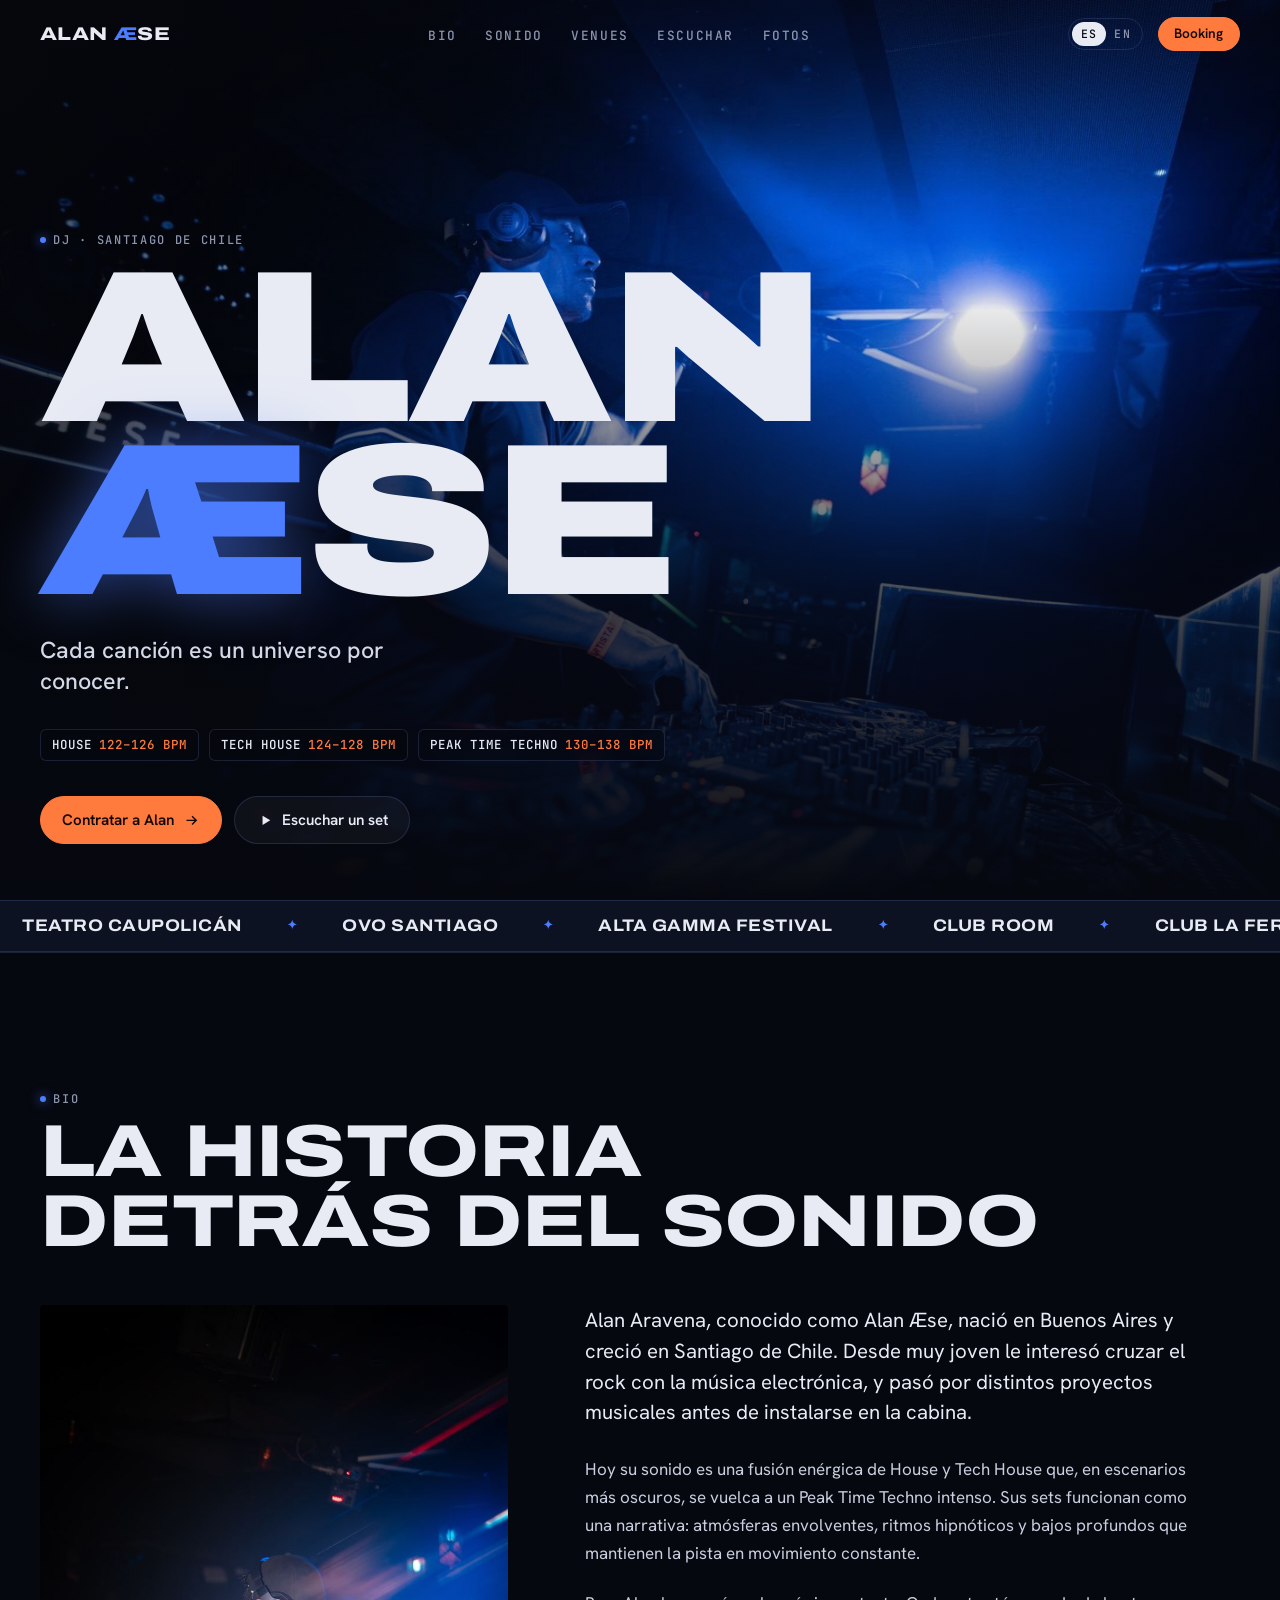
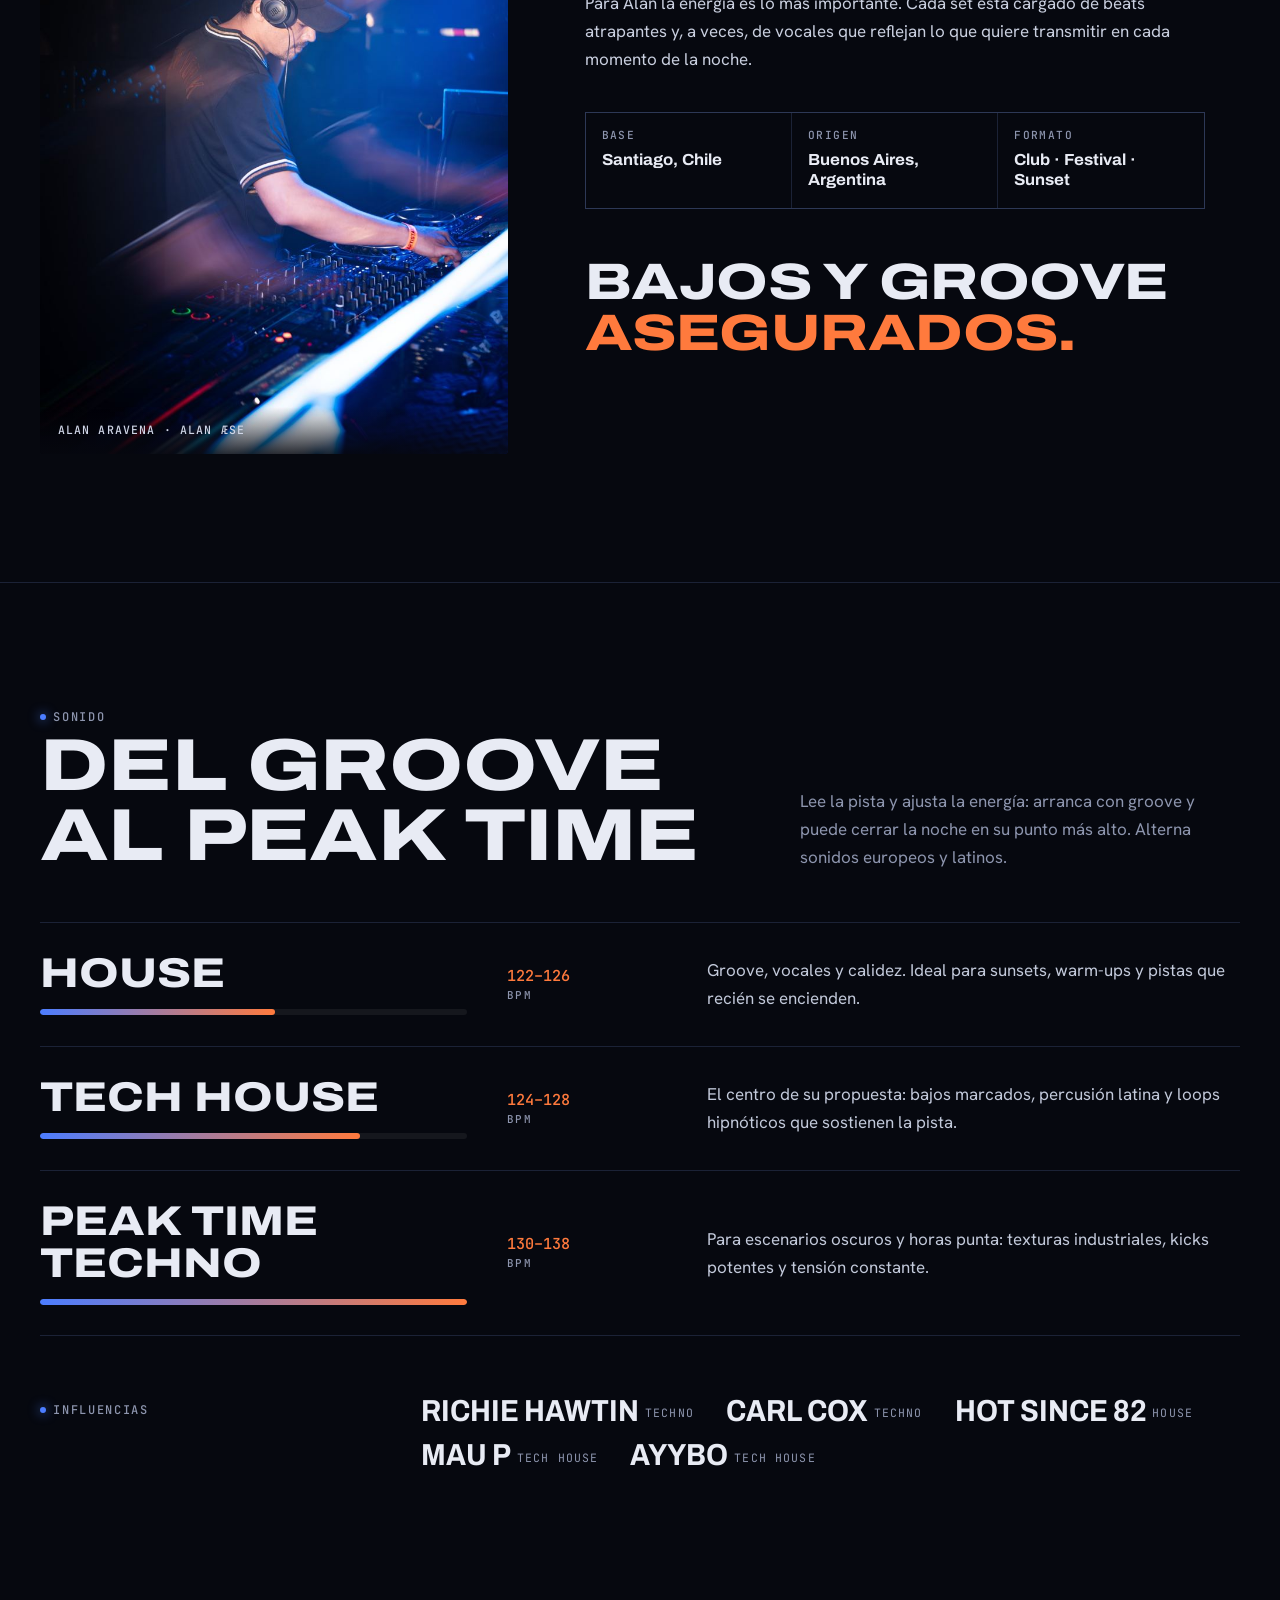
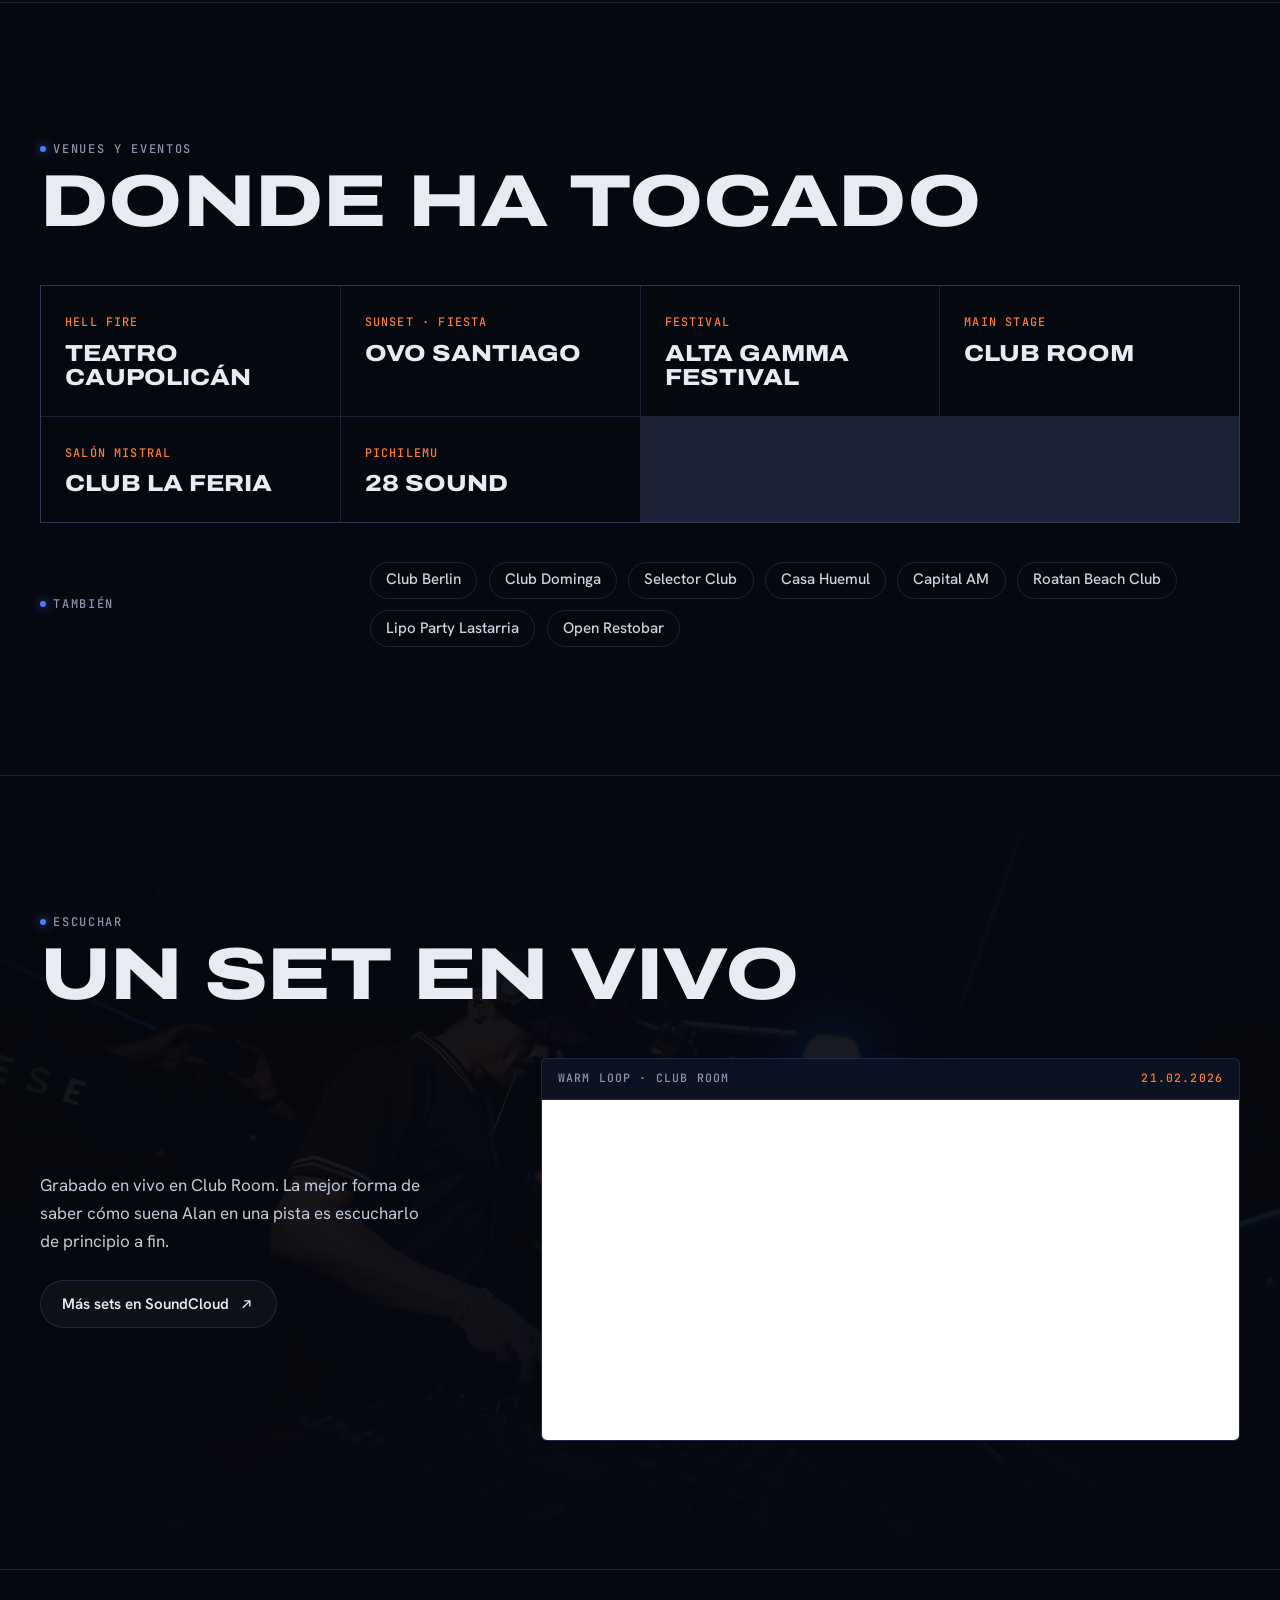
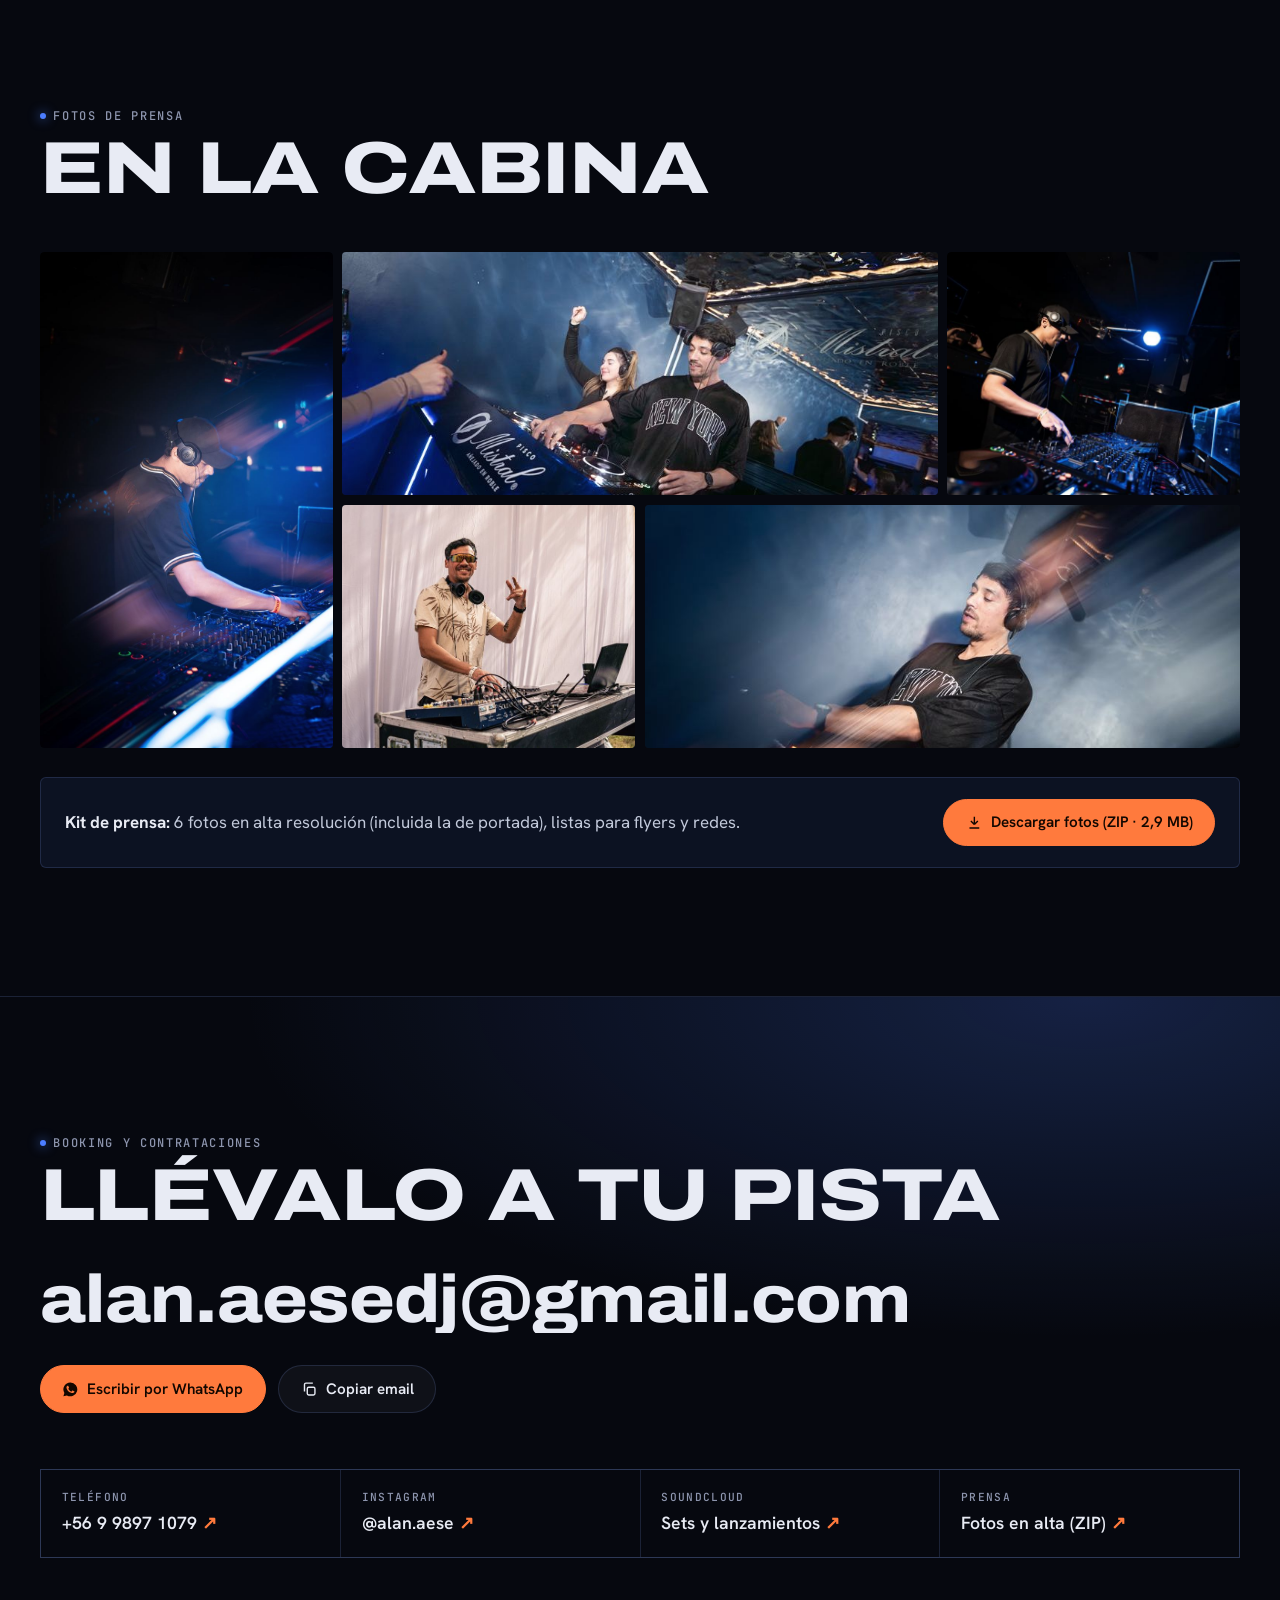
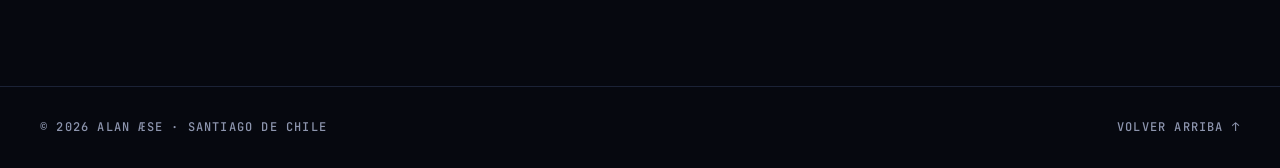
==== commit e20ea566: "Versión en inglés con selector ES/EN Co-Authored-By: Claude Opus 5.5 <noreply@anthropic.com>" ====
--- a/index.html
+++ b/index.html
@@ -11,257 +11,18 @@
 <meta property="og:description" content="House, Tech House y Peak Time Techno desde Santiago de Chile. Booking y contrataciones.">
 <meta property="og:image" content="https://campbelltomas12.github.io/alan-aese/img/og.jpg">
 <meta property="og:url" content="https://campbelltomas12.github.io/alan-aese/">
+<meta property="og:locale" content="es_CL">
+<meta property="og:locale:alternate" content="en_US">
 <meta name="twitter:card" content="summary_large_image">
+<link rel="alternate" hreflang="es" href="https://campbelltomas12.github.io/alan-aese/">
+<link rel="alternate" hreflang="en" href="https://campbelltomas12.github.io/alan-aese/en/">
+<link rel="alternate" hreflang="x-default" href="https://campbelltomas12.github.io/alan-aese/">
 <link rel="icon" href="data:image/svg+xml,%3Csvg xmlns='http://www.w3.org/2000/svg' viewBox='0 0 64 64'%3E%3Crect width='64' height='64' rx='14' fill='%2306080f'/%3E%3Ctext x='32' y='45' font-family='Arial Black,Arial' font-weight='900' font-size='36' text-anchor='middle' fill='%234c7dff'%3E%C3%86%3C/text%3E%3C/svg%3E">
 <link rel="preconnect" href="https://fonts.googleapis.com">
 <link rel="preconnect" href="https://fonts.gstatic.com" crossorigin>
 <link rel="stylesheet" href="https://fonts.googleapis.com/css2?family=Archivo:wdth,wght@62..125,400..900&family=Hanken+Grotesk:wght@400;500;600&family=JetBrains+Mono:wght@400;500&display=swap">
 <link rel="preload" as="image" href="img/alan-aese-01-1600.jpg" imagesrcset="img/alan-aese-01-800.jpg 800w, img/alan-aese-01-1600.jpg 1600w" imagesizes="100vw">
-<style>
-/* Layout: la cabina de noche. Foto a sangre con el nombre en tipografía expandida,
-   y secciones que se leen como el display de un CDJ: etiquetas mono, BPM, salas. */
-:root {
-  --ink: #06080f;
-  --ink-2: #0c1222;
-  --line: rgba(140, 165, 255, .16);
-  --fg: #e8ebf4;
-  --muted: #8d95ae;
-  --volt: #4c7dff;      /* luz de escenario */
-  --wrist: #ff7a3d;     /* pulsera ARTISTA */
-  --display: "Archivo", "Arial Black", "Helvetica Neue", Arial, sans-serif;
-  --body: "Hanken Grotesk", "Helvetica Neue", Arial, sans-serif;
-  --mono: "JetBrains Mono", ui-monospace, "SFMono-Regular", Consolas, monospace;
-  --gutter-l: max(20px, env(safe-area-inset-left, 0px));
-  --gutter-r: max(20px, env(safe-area-inset-right, 0px));
-  --max: 1240px;
-  color-scheme: dark;
-}
-*, *::before, *::after { box-sizing: border-box; }
-html { scroll-behavior: smooth; scroll-padding-top: 72px; -webkit-text-size-adjust: 100%; }
-body {
-  margin: 0; background: var(--ink); color: var(--fg);
-  font: 400 1.0625rem/1.65 var(--body);
-  -webkit-font-smoothing: antialiased;
-  overflow-x: hidden;
-}
-img { max-width: 100%; display: block; }
-a { color: inherit; }
-::selection { background: var(--volt); color: #fff; }
-:focus-visible { outline: 2px solid var(--wrist); outline-offset: 3px; border-radius: 4px; }
-
-.wrap { max-width: var(--max); margin-inline: auto; padding-left: var(--gutter-l); padding-right: var(--gutter-r); }
-.label {
-  font: 500 .75rem/1 var(--mono); letter-spacing: .14em; text-transform: uppercase; color: var(--muted);
-  display: flex; align-items: center; gap: .6em;
-}
-.label::before { content: ""; width: .5em; height: .5em; border-radius: 50%; background: var(--volt); box-shadow: 0 0 12px var(--volt); }
-h2 {
-  font: 800 clamp(2.2rem, 6vw, 4.6rem)/.95 var(--display); font-stretch: 125%;
-  letter-spacing: -.01em; text-transform: uppercase; margin: .5rem 0 0; text-wrap: balance;
-}
-section { padding-block: clamp(4.5rem, 10vw, 8rem); border-top: 1px solid var(--line); }
-
-/* Botones */
-.btn {
-  display: inline-flex; align-items: center; gap: .55em; padding: .95em 1.4em;
-  font: 600 .95rem/1 var(--body); text-decoration: none; border-radius: 999px;
-  border: 1px solid var(--line); background: rgba(255,255,255,.04); color: var(--fg);
-  transition: transform .2s ease, background .2s ease, border-color .2s ease;
-}
-.btn:hover { transform: translateY(-2px); border-color: rgba(255,255,255,.4); }
-.btn-hot { background: var(--wrist); border-color: var(--wrist); color: #120700; }
-.btn-hot:hover { background: #ff915e; border-color: #ff915e; }
-.btn svg { width: 1.1em; height: 1.1em; flex: none; }
-
-/* Navegación */
-body::before { content: ""; position: fixed; inset: 0 0 auto; height: env(safe-area-inset-top, 0px); z-index: 60; background: var(--ink); }
-.nav {
-  position: fixed; top: env(safe-area-inset-top, 0px); left: 0; right: 0; z-index: 50;
-  transition: background .3s ease, border-color .3s ease;
-  border-bottom: 1px solid transparent;
-}
-.nav.solid { background: rgba(6, 8, 15, .86); backdrop-filter: blur(14px); -webkit-backdrop-filter: blur(14px); border-color: var(--line); }
-.nav .wrap { display: flex; align-items: center; justify-content: space-between; gap: 1rem; height: 68px; }
-.logo { font: 800 1.15rem/1 var(--display); font-stretch: 125%; text-decoration: none; letter-spacing: .02em; }
-.logo b { color: var(--volt); font-weight: 800; }
-.nav ul { display: flex; gap: 1.8rem; list-style: none; margin: 0; padding: 0; }
-.nav ul a { text-decoration: none; font: 500 .8rem/1 var(--mono); letter-spacing: .12em; text-transform: uppercase; color: var(--muted); transition: color .2s; }
-.nav ul a:hover { color: var(--fg); }
-.nav .btn { padding: .7em 1.15em; font-size: .85rem; }
-@media (max-width: 860px) { .nav ul { display: none; } }
-
-/* Hero */
-.hero { position: relative; min-height: min(100svh, 920px); display: flex; align-items: flex-end; overflow: hidden; isolation: isolate; }
-.hero picture, .hero picture img { position: absolute; inset: 0; width: 100%; height: 100%; }
-.hero picture img { object-fit: cover; object-position: 40% 30%; z-index: -2; animation: drift 18s ease-out both; }
-.hero::after {
-  content: ""; position: absolute; inset: 0; z-index: -1;
-  background:
-    linear-gradient(180deg, rgba(6,8,15,.55) 0%, rgba(6,8,15,0) 22%),
-    linear-gradient(0deg, var(--ink) 0%, rgba(6,8,15,.75) 32%, rgba(6,8,15,0) 70%),
-    linear-gradient(90deg, rgba(6,8,15,.7) 0%, rgba(6,8,15,0) 60%);
-}
-.hero .wrap { width: 100%; padding-block: 9rem 3.5rem; }
-.hero h1 {
-  margin: 1.1rem 0 0; font: 900 clamp(4.2rem, 17vw, 13.5rem)/.8 var(--display); font-stretch: 125%;
-  letter-spacing: -.02em; text-transform: uppercase;
-}
-.hero h1 span { display: block; }
-.hero h1 .ae { color: var(--volt); text-shadow: 0 0 60px rgba(76,125,255,.55); }
-.tagline { font: 500 clamp(1.1rem, 2.2vw, 1.45rem)/1.35 var(--body); margin: 1.6rem 0 0; max-width: 32ch; color: #d4d9e8; }
-.readout { display: flex; flex-wrap: wrap; gap: .6rem; margin: 2rem 0 0; padding: 0; list-style: none; }
-.readout li {
-  font: 500 .78rem/1 var(--mono); letter-spacing: .08em; text-transform: uppercase;
-  padding: .7em .9em; border: 1px solid var(--line); border-radius: 6px; background: rgba(6,8,15,.55);
-  backdrop-filter: blur(6px); -webkit-backdrop-filter: blur(6px);
-}
-.readout li em { font-style: normal; color: var(--wrist); margin-left: .55em; }
-.hero .ctas { display: flex; flex-wrap: wrap; gap: .8rem; margin-top: 2.2rem; }
-@keyframes drift { from { transform: scale(1.08); } to { transform: scale(1); } }
-
-/* Ticker de salas */
-.ticker { border-block: 1px solid var(--line); background: var(--ink-2); overflow: hidden; padding-block: 1.05rem; }
-.ticker-track { display: flex; width: max-content; animation: ticker 48s linear infinite; }
-.ticker-track span {
-  font: 700 1.05rem/1 var(--display); font-stretch: 112%; text-transform: uppercase; letter-spacing: .03em;
-  white-space: nowrap; padding-inline: 1.4rem; display: flex; align-items: center; gap: 2.8rem;
-}
-.ticker-track span::after { content: "✦"; color: var(--volt); font-size: .7em; }
-@keyframes ticker { to { transform: translateX(-50%); } }
-
-/* Bio */
-.bio-grid { display: grid; grid-template-columns: minmax(0, 5fr) minmax(0, 7fr); gap: clamp(2rem, 6vw, 5.5rem); align-items: start; margin-top: 3rem; }
-.bio-photo { position: relative; border-radius: 4px; overflow: hidden; aspect-ratio: 5 / 8; max-width: 100%; }
-.bio-photo img { width: 100%; height: 100%; object-fit: cover; }
-.bio-photo figcaption {
-  position: absolute; left: 0; bottom: 0; right: 0; padding: 1rem 1.1rem;
-  font: 500 .72rem/1.3 var(--mono); letter-spacing: .1em; text-transform: uppercase; color: #cfd5e6;
-  background: linear-gradient(0deg, rgba(6,8,15,.85), transparent);
-}
-.bio-text { min-width: 0; max-width: 62ch; }
-.bio-text p { margin: 0 0 1.3em; color: #c9cfdf; }
-.bio-text p:first-child { font-size: 1.28rem; line-height: 1.5; color: var(--fg); }
-.facts { display: grid; grid-template-columns: repeat(3, minmax(0, 1fr)); gap: 1px; background: var(--line); border: 1px solid var(--line); margin: 2.4rem 0 0; }
-.facts div { background: var(--ink); padding: 1.1rem 1rem; min-width: 0; }
-.facts dt { font: 500 .7rem/1 var(--mono); letter-spacing: .12em; text-transform: uppercase; color: var(--muted); }
-.facts dd { margin: .55rem 0 0; font: 700 1rem/1.25 var(--display); font-stretch: 105%; }
-blockquote {
-  margin: 3rem 0 0; padding: 0; font: 800 clamp(1.9rem, 4.2vw, 3.2rem)/1 var(--display); font-stretch: 125%;
-  text-transform: uppercase; letter-spacing: -.01em; text-wrap: balance;
-}
-blockquote span { color: var(--wrist); }
-
-/* Sonido */
-.sound-head { display: flex; flex-wrap: wrap; justify-content: space-between; align-items: end; gap: 1.5rem; }
-.sound-head p { max-width: 44ch; color: var(--muted); margin: 0; }
-.channels { margin-top: 3.2rem; border-top: 1px solid var(--line); }
-.channel {
-  display: grid; grid-template-columns: minmax(0, 1.2fr) 10rem minmax(0, 1.5fr); gap: 1.5rem 2.5rem; align-items: center;
-  padding-block: 1.9rem; border-bottom: 1px solid var(--line);
-}
-.channel h3 { margin: 0; font: 800 clamp(1.6rem, 3.6vw, 2.6rem)/1 var(--display); font-stretch: 118%; text-transform: uppercase; }
-.bpm { font: 500 .95rem/1 var(--mono); color: var(--wrist); font-variant-numeric: tabular-nums; }
-.bpm small { display: block; color: var(--muted); font-size: .68rem; letter-spacing: .14em; margin-top: .45rem; }
-.channel p { margin: 0; color: #c2c9da; min-width: 0; }
-.meter { height: 6px; border-radius: 3px; background: rgba(255,255,255,.06); overflow: hidden; margin-top: .9rem; }
-.meter i { display: block; height: 100%; background: linear-gradient(90deg, var(--volt), var(--wrist)); border-radius: inherit; }
-.influences { margin-top: 3.5rem; display: grid; grid-template-columns: minmax(0, 1fr) minmax(0, 2.4fr); gap: 1.5rem 2.5rem; align-items: start; }
-.influences ul { list-style: none; margin: 0; padding: 0; display: flex; flex-wrap: wrap; gap: .4rem 2rem; }
-.influences li { font: 700 clamp(1.25rem, 2.6vw, 1.9rem)/1.25 var(--display); font-stretch: 90%; text-transform: uppercase; color: var(--fg); }
-.influences li small { font: 400 .72rem/1 var(--mono); letter-spacing: .1em; color: var(--muted); margin-left: .5em; vertical-align: middle; }
-
-/* Venues */
-.venues-feature { margin-top: 3rem; display: grid; grid-template-columns: repeat(auto-fit, minmax(min(100%, 280px), 1fr)); gap: 1px; background: var(--line); border: 1px solid var(--line); }
-.venue { background: var(--ink); padding: 1.8rem 1.5rem 1.6rem; display: flex; flex-direction: column; gap: .7rem; min-width: 0; transition: background .25s ease; }
-.venue:hover { background: var(--ink-2); }
-.venue h3 { margin: 0; font: 800 1.45rem/1.05 var(--display); font-stretch: 115%; text-transform: uppercase; }
-.venue span { font: 500 .74rem/1.3 var(--mono); letter-spacing: .1em; text-transform: uppercase; color: var(--wrist); }
-.venues-more { margin-top: 2.4rem; display: grid; grid-template-columns: minmax(0, 1fr) minmax(0, 3fr); gap: 1rem 2.5rem; }
-.venues-more ul { list-style: none; margin: 0; padding: 0; display: flex; flex-wrap: wrap; gap: .7rem; }
-.venues-more li { font: 500 .95rem/1 var(--body); padding: .65em 1em; border: 1px solid var(--line); border-radius: 999px; color: #cdd3e3; }
-
-/* Escuchar */
-.listen { position: relative; overflow: hidden; isolation: isolate; }
-.listen::before {
-  content: ""; position: absolute; inset: 0; z-index: -1; opacity: .22;
-  background: url("img/alan-aese-02-1600.jpg") center 30% / cover no-repeat;
-}
-.listen::after { content: ""; position: absolute; inset: 0; z-index: -1; background: linear-gradient(180deg, var(--ink), rgba(6,8,15,.6) 40%, var(--ink)); }
-.listen-grid { display: grid; grid-template-columns: minmax(0, 1fr) minmax(0, 1.6fr); gap: clamp(2rem, 5vw, 4.5rem); align-items: center; margin-top: 3rem; }
-.listen-grid p { color: #c2c9da; margin: 0 0 1.6rem; max-width: 40ch; }
-.player { border-radius: 6px; overflow: hidden; border: 1px solid var(--line); background: var(--ink-2); min-width: 0; }
-.player iframe { display: block; width: 100%; height: 340px; border: 0; }
-.now { display: flex; justify-content: space-between; gap: 1rem; padding: .8rem 1rem; font: 500 .72rem/1.3 var(--mono); letter-spacing: .1em; text-transform: uppercase; color: var(--muted); border-bottom: 1px solid var(--line); }
-.now b { color: var(--wrist); font-weight: 500; }
-
-/* Galería */
-.gallery { margin-top: 3rem; display: grid; grid-template-columns: repeat(4, minmax(0, 1fr)); grid-auto-rows: clamp(150px, 19vw, 250px); grid-auto-flow: dense; gap: .6rem; }
-.gallery a { position: relative; overflow: hidden; border-radius: 4px; display: block; background: var(--ink-2); }
-.gallery img { width: 100%; height: 100%; object-fit: cover; transition: transform .6s cubic-bezier(.2,.7,.2,1), filter .4s; filter: saturate(.9); }
-.gallery a:hover img { transform: scale(1.04); filter: saturate(1.1); }
-.gallery a::after {
-  content: "Ver en alta ↗"; position: absolute; left: .7rem; bottom: .7rem; padding: .45em .7em; border-radius: 4px;
-  font: 500 .68rem/1 var(--mono); letter-spacing: .08em; text-transform: uppercase; background: rgba(6,8,15,.75); color: var(--fg);
-  opacity: 0; transform: translateY(4px); transition: opacity .25s, transform .25s;
-}
-.gallery a:hover::after, .gallery a:focus-visible::after { opacity: 1; transform: none; }
-.g-tall { grid-row: span 2; }
-.g-wide { grid-column: span 2; }
-.press-dl { display: flex; flex-wrap: wrap; align-items: center; justify-content: space-between; gap: 1rem 2rem; margin-top: 1.8rem; padding: 1.3rem 1.5rem; border: 1px solid var(--line); border-radius: 6px; background: var(--ink-2); }
-.press-dl p { margin: 0; color: #c2c9da; min-width: 0; }
-.press-dl p strong { color: var(--fg); }
-
-/* Booking */
-.booking { background: radial-gradient(120% 90% at 85% 0%, rgba(76,125,255,.22), transparent 55%), var(--ink); }
-.mail {
-  display: inline-block; margin-top: 2.2rem; text-decoration: none; overflow-wrap: anywhere;
-  font: 800 clamp(1.5rem, 5.4vw, 4.2rem)/1 var(--display); font-stretch: 110%; letter-spacing: -.01em;
-  background: linear-gradient(90deg, var(--fg) 0%, var(--fg) 50%, var(--wrist) 50%) 100% 0 / 200% 100%;
-  -webkit-background-clip: text; background-clip: text; color: transparent; transition: background-position .5s ease;
-  background-position: 0 0;
-}
-.mail:hover { background-position: -100% 0; }
-.contact-actions { display: flex; flex-wrap: wrap; gap: .8rem; margin-top: 2rem; }
-.contact-grid { margin-top: 3.5rem; display: grid; grid-template-columns: repeat(auto-fit, minmax(min(100%, 230px), 1fr)); gap: 1px; background: var(--line); border: 1px solid var(--line); }
-.contact-grid a { background: var(--ink); padding: 1.4rem 1.3rem; text-decoration: none; display: flex; flex-direction: column; gap: .5rem; transition: background .25s; min-width: 0; }
-.contact-grid a:hover { background: var(--ink-2); }
-.contact-grid dt, .contact-grid .k { font: 500 .7rem/1 var(--mono); letter-spacing: .12em; text-transform: uppercase; color: var(--muted); }
-.contact-grid .v { font: 600 1.1rem/1.3 var(--body); overflow-wrap: anywhere; }
-.contact-grid .v::after { content: " ↗"; color: var(--wrist); }
-
-footer { border-top: 1px solid var(--line); padding-block: 2rem calc(2rem + env(safe-area-inset-bottom, 0px)); }
-footer .wrap { display: flex; flex-wrap: wrap; justify-content: space-between; gap: 1rem; font: 500 .75rem/1.4 var(--mono); letter-spacing: .1em; text-transform: uppercase; color: var(--muted); }
-footer a { text-decoration: none; }
-footer a:hover { color: var(--fg); }
-
-.toast {
-  position: fixed; left: 50%; bottom: calc(1.5rem + env(safe-area-inset-bottom, 0px)); transform: translate(-50%, 20px); z-index: 70;
-  padding: .8em 1.2em; border-radius: 999px; background: var(--fg); color: var(--ink); font: 600 .9rem/1 var(--body);
-  opacity: 0; pointer-events: none; transition: opacity .25s, transform .25s;
-}
-.toast.show { opacity: 1; transform: translate(-50%, 0); }
-
-@media (max-width: 900px) {
-  .bio-grid, .listen-grid, .influences, .venues-more { grid-template-columns: minmax(0, 1fr); }
-  .bio-photo { aspect-ratio: 4 / 5; max-height: 560px; }
-  .channel { grid-template-columns: minmax(0, 1fr) auto; }
-  .channel p { grid-column: 1 / -1; }
-  .gallery { grid-template-columns: repeat(2, minmax(0, 1fr)); grid-auto-rows: 42vw; }
-  .g-wide { grid-column: span 2; }
-}
-@media (max-width: 520px) {
-  .facts { grid-template-columns: minmax(0, 1fr); }
-  .hero .wrap { padding-block: 7rem 2.5rem; }
-  .hero picture img { object-position: 38% 30%; }
-  .player iframe { height: 300px; }
-  .btn { padding: .9em 1.15em; }
-}
-@media (prefers-reduced-motion: reduce) {
-  *, *::before, *::after { animation: none !important; transition: none !important; scroll-behavior: auto !important; }
-  .ticker-track { flex-wrap: wrap; width: auto; padding-inline: var(--gutter-l) var(--gutter-r); row-gap: .8rem; }
-  .ticker-track span[aria-hidden] { display: none; }
-}
-</style>
+<link rel="stylesheet" href="styles.css">
 </head>
 <body>
 
@@ -275,7 +36,13 @@
       <li><a href="#escuchar">Escuchar</a></li>
       <li><a href="#fotos">Fotos</a></li>
     </ul>
-    <a class="btn btn-hot" href="#booking">Booking</a>
+    <div class="nav-end">
+      <div class="lang" role="group" aria-label="Idioma">
+        <a href="./" hreflang="es" lang="es" aria-current="page">ES</a>
+        <a href="en/" hreflang="en" lang="en">EN</a>
+      </div>
+      <a class="btn btn-hot" href="#booking">Booking</a>
+    </div>
   </div>
 </nav>
 
@@ -439,7 +206,7 @@
       <div class="contact-actions">
         <a class="btn btn-hot" href="https://wa.me/56998971079?text=Hola%20Alan%2C%20quiero%20cotizar%20una%20fecha" target="_blank" rel="noopener">
           <svg viewBox="0 0 24 24" fill="currentColor" aria-hidden="true"><path d="M12 2a10 10 0 0 0-8.6 15.1L2 22l5-1.3A10 10 0 1 0 12 2Zm5.3 14.1c-.2.6-1.3 1.2-1.8 1.2-.5.1-1 .2-3.3-.7-2.8-1.1-4.6-4-4.7-4.2-.1-.2-1.1-1.5-1.1-2.9s.7-2 1-2.3c.2-.3.5-.3.7-.3h.5c.2 0 .4 0 .6.5l.8 2c.1.2.1.4 0 .5l-.3.5-.4.4c-.1.1-.3.3-.1.6.2.3.8 1.3 1.7 2.1 1.2 1 2.1 1.3 2.4 1.5.3.1.5.1.6-.1l.9-1.1c.2-.3.4-.2.6-.1l1.9.9c.3.1.5.2.5.3.1.2.1.7-.1 1.2Z"/></svg>Escribir por WhatsApp</a>
-        <button class="btn" type="button" id="copy">
+        <button class="btn" type="button" id="copy" data-ok="Email copiado" data-fallback="Email seleccionado: cópialo con Ctrl+C">
           <svg viewBox="0 0 24 24" fill="none" stroke="currentColor" stroke-width="2" aria-hidden="true"><rect x="9" y="9" width="11" height="11" rx="2"/><path d="M5 15V5a2 2 0 0 1 2-2h10"/></svg>Copiar email</button>
       </div>
       <div class="contact-grid">
@@ -461,18 +228,6 @@
 
 <div class="toast" id="toast" role="status" aria-live="polite"></div>
 
-<script>
-  const nav = document.getElementById('nav');
-  const onScroll = () => nav.classList.toggle('solid', window.scrollY > 40);
-  onScroll(); window.addEventListener('scroll', onScroll, { passive: true });
-
-  const toast = document.getElementById('toast');
-  const say = (msg) => { toast.textContent = msg; toast.classList.add('show'); clearTimeout(say.t); say.t = setTimeout(() => toast.classList.remove('show'), 2200); };
-  document.getElementById('copy').addEventListener('click', async () => {
-    const email = 'alan.aesedj@gmail.com';
-    try { await navigator.clipboard.writeText(email); say('Email copiado'); }
-    catch { const r = document.createRange(); r.selectNodeContents(document.getElementById('mail')); const s = getSelection(); s.removeAllRanges(); s.addRange(r); say('Email seleccionado: cópialo con Ctrl+C'); }
-  });
-</script>
+<script src="main.js"></script>
 </body>
 </html>
--- a/styles.css
+++ b/styles.css
@@ -0,0 +1,254 @@
+/* Layout: la cabina de noche. Foto a sangre con el nombre en tipografía expandida,
+   y secciones que se leen como el display de un CDJ: etiquetas mono, BPM, salas. */
+:root {
+  --ink: #06080f;
+  --ink-2: #0c1222;
+  --line: rgba(140, 165, 255, .16);
+  --fg: #e8ebf4;
+  --muted: #8d95ae;
+  --volt: #4c7dff;      /* luz de escenario */
+  --wrist: #ff7a3d;     /* pulsera ARTISTA */
+  --display: "Archivo", "Arial Black", "Helvetica Neue", Arial, sans-serif;
+  --body: "Hanken Grotesk", "Helvetica Neue", Arial, sans-serif;
+  --mono: "JetBrains Mono", ui-monospace, "SFMono-Regular", Consolas, monospace;
+  --gutter-l: max(20px, env(safe-area-inset-left, 0px));
+  --gutter-r: max(20px, env(safe-area-inset-right, 0px));
+  --max: 1240px;
+  color-scheme: dark;
+}
+*, *::before, *::after { box-sizing: border-box; }
+html { scroll-behavior: smooth; scroll-padding-top: 72px; -webkit-text-size-adjust: 100%; }
+body {
+  margin: 0; background: var(--ink); color: var(--fg);
+  font: 400 1.0625rem/1.65 var(--body);
+  -webkit-font-smoothing: antialiased;
+  overflow-x: hidden;
+}
+img { max-width: 100%; display: block; }
+a { color: inherit; }
+::selection { background: var(--volt); color: #fff; }
+:focus-visible { outline: 2px solid var(--wrist); outline-offset: 3px; border-radius: 4px; }
+
+.wrap { max-width: var(--max); margin-inline: auto; padding-left: var(--gutter-l); padding-right: var(--gutter-r); }
+.label {
+  font: 500 .75rem/1 var(--mono); letter-spacing: .14em; text-transform: uppercase; color: var(--muted);
+  display: flex; align-items: center; gap: .6em;
+}
+.label::before { content: ""; width: .5em; height: .5em; border-radius: 50%; background: var(--volt); box-shadow: 0 0 12px var(--volt); }
+h2 {
+  font: 800 clamp(2.2rem, 6vw, 4.6rem)/.95 var(--display); font-stretch: 125%;
+  letter-spacing: -.01em; text-transform: uppercase; margin: .5rem 0 0; text-wrap: balance;
+}
+section { padding-block: clamp(4.5rem, 10vw, 8rem); border-top: 1px solid var(--line); }
+
+/* Botones */
+.btn {
+  display: inline-flex; align-items: center; gap: .55em; padding: .95em 1.4em;
+  font: 600 .95rem/1 var(--body); text-decoration: none; border-radius: 999px;
+  border: 1px solid var(--line); background: rgba(255,255,255,.04); color: var(--fg);
+  transition: transform .2s ease, background .2s ease, border-color .2s ease;
+}
+.btn:hover { transform: translateY(-2px); border-color: rgba(255,255,255,.4); }
+.btn-hot { background: var(--wrist); border-color: var(--wrist); color: #120700; }
+.btn-hot:hover { background: #ff915e; border-color: #ff915e; }
+.btn svg { width: 1.1em; height: 1.1em; flex: none; }
+
+/* Navegación */
+body::before { content: ""; position: fixed; inset: 0 0 auto; height: env(safe-area-inset-top, 0px); z-index: 60; background: var(--ink); }
+.nav {
+  position: fixed; top: env(safe-area-inset-top, 0px); left: 0; right: 0; z-index: 50;
+  transition: background .3s ease, border-color .3s ease;
+  border-bottom: 1px solid transparent;
+}
+.nav.solid { background: rgba(6, 8, 15, .86); backdrop-filter: blur(14px); -webkit-backdrop-filter: blur(14px); border-color: var(--line); }
+.nav .wrap { display: flex; align-items: center; justify-content: space-between; gap: 1rem; height: 68px; }
+.logo { font: 800 1.15rem/1 var(--display); font-stretch: 125%; text-decoration: none; letter-spacing: .02em; }
+.logo b { color: var(--volt); font-weight: 800; }
+.nav ul { display: flex; gap: 1.8rem; list-style: none; margin: 0; padding: 0; }
+.nav ul a { text-decoration: none; font: 500 .8rem/1 var(--mono); letter-spacing: .12em; text-transform: uppercase; color: var(--muted); transition: color .2s; }
+.nav ul a:hover { color: var(--fg); }
+.nav .btn { padding: .7em 1.15em; font-size: .85rem; }
+@media (max-width: 860px) { .nav ul { display: none; } }
+
+/* Hero */
+.hero { position: relative; min-height: min(100svh, 920px); display: flex; align-items: flex-end; overflow: hidden; isolation: isolate; }
+.hero picture, .hero picture img { position: absolute; inset: 0; width: 100%; height: 100%; }
+.hero picture img { object-fit: cover; object-position: 40% 30%; z-index: -2; animation: drift 18s ease-out both; }
+.hero::after {
+  content: ""; position: absolute; inset: 0; z-index: -1;
+  background:
+    linear-gradient(180deg, rgba(6,8,15,.55) 0%, rgba(6,8,15,0) 22%),
+    linear-gradient(0deg, var(--ink) 0%, rgba(6,8,15,.75) 32%, rgba(6,8,15,0) 70%),
+    linear-gradient(90deg, rgba(6,8,15,.7) 0%, rgba(6,8,15,0) 60%);
+}
+.hero .wrap { width: 100%; padding-block: 9rem 3.5rem; }
+.hero h1 {
+  margin: 1.1rem 0 0; font: 900 clamp(4.2rem, 17vw, 13.5rem)/.8 var(--display); font-stretch: 125%;
+  letter-spacing: -.02em; text-transform: uppercase;
+}
+.hero h1 span { display: block; }
+.hero h1 .ae { color: var(--volt); text-shadow: 0 0 60px rgba(76,125,255,.55); }
+.tagline { font: 500 clamp(1.1rem, 2.2vw, 1.45rem)/1.35 var(--body); margin: 1.6rem 0 0; max-width: 32ch; color: #d4d9e8; }
+.readout { display: flex; flex-wrap: wrap; gap: .6rem; margin: 2rem 0 0; padding: 0; list-style: none; }
+.readout li {
+  font: 500 .78rem/1 var(--mono); letter-spacing: .08em; text-transform: uppercase;
+  padding: .7em .9em; border: 1px solid var(--line); border-radius: 6px; background: rgba(6,8,15,.55);
+  backdrop-filter: blur(6px); -webkit-backdrop-filter: blur(6px);
+}
+.readout li em { font-style: normal; color: var(--wrist); margin-left: .55em; }
+.hero .ctas { display: flex; flex-wrap: wrap; gap: .8rem; margin-top: 2.2rem; }
+@keyframes drift { from { transform: scale(1.08); } to { transform: scale(1); } }
+
+/* Ticker de salas */
+.ticker { border-block: 1px solid var(--line); background: var(--ink-2); overflow: hidden; padding-block: 1.05rem; }
+.ticker-track { display: flex; width: max-content; animation: ticker 48s linear infinite; }
+.ticker-track span {
+  font: 700 1.05rem/1 var(--display); font-stretch: 112%; text-transform: uppercase; letter-spacing: .03em;
+  white-space: nowrap; padding-inline: 1.4rem; display: flex; align-items: center; gap: 2.8rem;
+}
+.ticker-track span::after { content: "✦"; color: var(--volt); font-size: .7em; }
+@keyframes ticker { to { transform: translateX(-50%); } }
+
+/* Bio */
+.bio-grid { display: grid; grid-template-columns: minmax(0, 5fr) minmax(0, 7fr); gap: clamp(2rem, 6vw, 5.5rem); align-items: start; margin-top: 3rem; }
+.bio-photo { position: relative; border-radius: 4px; overflow: hidden; aspect-ratio: 5 / 8; max-width: 100%; }
+.bio-photo img { width: 100%; height: 100%; object-fit: cover; }
+.bio-photo figcaption {
+  position: absolute; left: 0; bottom: 0; right: 0; padding: 1rem 1.1rem;
+  font: 500 .72rem/1.3 var(--mono); letter-spacing: .1em; text-transform: uppercase; color: #cfd5e6;
+  background: linear-gradient(0deg, rgba(6,8,15,.85), transparent);
+}
+.bio-text { min-width: 0; max-width: 62ch; }
+.bio-text p { margin: 0 0 1.3em; color: #c9cfdf; }
+.bio-text p:first-child { font-size: 1.28rem; line-height: 1.5; color: var(--fg); }
+.facts { display: grid; grid-template-columns: repeat(3, minmax(0, 1fr)); gap: 1px; background: var(--line); border: 1px solid var(--line); margin: 2.4rem 0 0; }
+.facts div { background: var(--ink); padding: 1.1rem 1rem; min-width: 0; }
+.facts dt { font: 500 .7rem/1 var(--mono); letter-spacing: .12em; text-transform: uppercase; color: var(--muted); }
+.facts dd { margin: .55rem 0 0; font: 700 1rem/1.25 var(--display); font-stretch: 105%; }
+blockquote {
+  margin: 3rem 0 0; padding: 0; font: 800 clamp(1.9rem, 4.2vw, 3.2rem)/1 var(--display); font-stretch: 125%;
+  text-transform: uppercase; letter-spacing: -.01em; text-wrap: balance;
+}
+blockquote span { color: var(--wrist); }
+
+/* Sonido */
+.sound-head { display: flex; flex-wrap: wrap; justify-content: space-between; align-items: end; gap: 1.5rem; }
+.sound-head p { max-width: 44ch; color: var(--muted); margin: 0; }
+.channels { margin-top: 3.2rem; border-top: 1px solid var(--line); }
+.channel {
+  display: grid; grid-template-columns: minmax(0, 1.2fr) 10rem minmax(0, 1.5fr); gap: 1.5rem 2.5rem; align-items: center;
+  padding-block: 1.9rem; border-bottom: 1px solid var(--line);
+}
+.channel h3 { margin: 0; font: 800 clamp(1.6rem, 3.6vw, 2.6rem)/1 var(--display); font-stretch: 118%; text-transform: uppercase; }
+.bpm { font: 500 .95rem/1 var(--mono); color: var(--wrist); font-variant-numeric: tabular-nums; }
+.bpm small { display: block; color: var(--muted); font-size: .68rem; letter-spacing: .14em; margin-top: .45rem; }
+.channel p { margin: 0; color: #c2c9da; min-width: 0; }
+.meter { height: 6px; border-radius: 3px; background: rgba(255,255,255,.06); overflow: hidden; margin-top: .9rem; }
+.meter i { display: block; height: 100%; background: linear-gradient(90deg, var(--volt), var(--wrist)); border-radius: inherit; }
+.influences { margin-top: 3.5rem; display: grid; grid-template-columns: minmax(0, 1fr) minmax(0, 2.4fr); gap: 1.5rem 2.5rem; align-items: start; }
+.influences ul { list-style: none; margin: 0; padding: 0; display: flex; flex-wrap: wrap; gap: .4rem 2rem; }
+.influences li { font: 700 clamp(1.25rem, 2.6vw, 1.9rem)/1.25 var(--display); font-stretch: 90%; text-transform: uppercase; color: var(--fg); }
+.influences li small { font: 400 .72rem/1 var(--mono); letter-spacing: .1em; color: var(--muted); margin-left: .5em; vertical-align: middle; }
+
+/* Venues */
+.venues-feature { margin-top: 3rem; display: grid; grid-template-columns: repeat(auto-fit, minmax(min(100%, 280px), 1fr)); gap: 1px; background: var(--line); border: 1px solid var(--line); }
+.venue { background: var(--ink); padding: 1.8rem 1.5rem 1.6rem; display: flex; flex-direction: column; gap: .7rem; min-width: 0; transition: background .25s ease; }
+.venue:hover { background: var(--ink-2); }
+.venue h3 { margin: 0; font: 800 1.45rem/1.05 var(--display); font-stretch: 115%; text-transform: uppercase; }
+.venue span { font: 500 .74rem/1.3 var(--mono); letter-spacing: .1em; text-transform: uppercase; color: var(--wrist); }
+.venues-more { margin-top: 2.4rem; display: grid; grid-template-columns: minmax(0, 1fr) minmax(0, 3fr); gap: 1rem 2.5rem; }
+.venues-more ul { list-style: none; margin: 0; padding: 0; display: flex; flex-wrap: wrap; gap: .7rem; }
+.venues-more li { font: 500 .95rem/1 var(--body); padding: .65em 1em; border: 1px solid var(--line); border-radius: 999px; color: #cdd3e3; }
+
+/* Escuchar */
+.listen { position: relative; overflow: hidden; isolation: isolate; }
+.listen::before {
+  content: ""; position: absolute; inset: 0; z-index: -1; opacity: .22;
+  background: url("img/alan-aese-02-1600.jpg") center 30% / cover no-repeat;
+}
+.listen::after { content: ""; position: absolute; inset: 0; z-index: -1; background: linear-gradient(180deg, var(--ink), rgba(6,8,15,.6) 40%, var(--ink)); }
+.listen-grid { display: grid; grid-template-columns: minmax(0, 1fr) minmax(0, 1.6fr); gap: clamp(2rem, 5vw, 4.5rem); align-items: center; margin-top: 3rem; }
+.listen-grid p { color: #c2c9da; margin: 0 0 1.6rem; max-width: 40ch; }
+.player { border-radius: 6px; overflow: hidden; border: 1px solid var(--line); background: var(--ink-2); min-width: 0; }
+.player iframe { display: block; width: 100%; height: 340px; border: 0; }
+.now { display: flex; justify-content: space-between; gap: 1rem; padding: .8rem 1rem; font: 500 .72rem/1.3 var(--mono); letter-spacing: .1em; text-transform: uppercase; color: var(--muted); border-bottom: 1px solid var(--line); }
+.now b { color: var(--wrist); font-weight: 500; }
+
+/* Galería */
+.gallery { margin-top: 3rem; display: grid; grid-template-columns: repeat(4, minmax(0, 1fr)); grid-auto-rows: clamp(150px, 19vw, 250px); grid-auto-flow: dense; gap: .6rem; }
+.gallery a { position: relative; overflow: hidden; border-radius: 4px; display: block; background: var(--ink-2); }
+.gallery img { width: 100%; height: 100%; object-fit: cover; transition: transform .6s cubic-bezier(.2,.7,.2,1), filter .4s; filter: saturate(.9); }
+.gallery a:hover img { transform: scale(1.04); filter: saturate(1.1); }
+.gallery a::after {
+  content: "Ver en alta ↗"; position: absolute; left: .7rem; bottom: .7rem; padding: .45em .7em; border-radius: 4px;
+  font: 500 .68rem/1 var(--mono); letter-spacing: .08em; text-transform: uppercase; background: rgba(6,8,15,.75); color: var(--fg);
+  opacity: 0; transform: translateY(4px); transition: opacity .25s, transform .25s;
+}
+.gallery a:hover::after, .gallery a:focus-visible::after { opacity: 1; transform: none; }
+.g-tall { grid-row: span 2; }
+.g-wide { grid-column: span 2; }
+.press-dl { display: flex; flex-wrap: wrap; align-items: center; justify-content: space-between; gap: 1rem 2rem; margin-top: 1.8rem; padding: 1.3rem 1.5rem; border: 1px solid var(--line); border-radius: 6px; background: var(--ink-2); }
+.press-dl p { margin: 0; color: #c2c9da; min-width: 0; }
+.press-dl p strong { color: var(--fg); }
+
+/* Booking */
+.booking { background: radial-gradient(120% 90% at 85% 0%, rgba(76,125,255,.22), transparent 55%), var(--ink); }
+.mail {
+  display: inline-block; margin-top: 2.2rem; text-decoration: none; overflow-wrap: anywhere;
+  font: 800 clamp(1.5rem, 5.4vw, 4.2rem)/1 var(--display); font-stretch: 110%; letter-spacing: -.01em;
+  background: linear-gradient(90deg, var(--fg) 0%, var(--fg) 50%, var(--wrist) 50%) 100% 0 / 200% 100%;
+  -webkit-background-clip: text; background-clip: text; color: transparent; transition: background-position .5s ease;
+  background-position: 0 0;
+}
+.mail:hover { background-position: -100% 0; }
+.contact-actions { display: flex; flex-wrap: wrap; gap: .8rem; margin-top: 2rem; }
+.contact-grid { margin-top: 3.5rem; display: grid; grid-template-columns: repeat(auto-fit, minmax(min(100%, 230px), 1fr)); gap: 1px; background: var(--line); border: 1px solid var(--line); }
+.contact-grid a { background: var(--ink); padding: 1.4rem 1.3rem; text-decoration: none; display: flex; flex-direction: column; gap: .5rem; transition: background .25s; min-width: 0; }
+.contact-grid a:hover { background: var(--ink-2); }
+.contact-grid dt, .contact-grid .k { font: 500 .7rem/1 var(--mono); letter-spacing: .12em; text-transform: uppercase; color: var(--muted); }
+.contact-grid .v { font: 600 1.1rem/1.3 var(--body); overflow-wrap: anywhere; }
+.contact-grid .v::after { content: " ↗"; color: var(--wrist); }
+
+footer { border-top: 1px solid var(--line); padding-block: 2rem calc(2rem + env(safe-area-inset-bottom, 0px)); }
+footer .wrap { display: flex; flex-wrap: wrap; justify-content: space-between; gap: 1rem; font: 500 .75rem/1.4 var(--mono); letter-spacing: .1em; text-transform: uppercase; color: var(--muted); }
+footer a { text-decoration: none; }
+footer a:hover { color: var(--fg); }
+
+.toast {
+  position: fixed; left: 50%; bottom: calc(1.5rem + env(safe-area-inset-bottom, 0px)); transform: translate(-50%, 20px); z-index: 70;
+  padding: .8em 1.2em; border-radius: 999px; background: var(--fg); color: var(--ink); font: 600 .9rem/1 var(--body);
+  opacity: 0; pointer-events: none; transition: opacity .25s, transform .25s;
+}
+.toast.show { opacity: 1; transform: translate(-50%, 0); }
+
+@media (max-width: 900px) {
+  .bio-grid, .listen-grid, .influences, .venues-more { grid-template-columns: minmax(0, 1fr); }
+  .bio-photo { aspect-ratio: 4 / 5; max-height: 560px; }
+  .channel { grid-template-columns: minmax(0, 1fr) auto; }
+  .channel p { grid-column: 1 / -1; }
+  .gallery { grid-template-columns: repeat(2, minmax(0, 1fr)); grid-auto-rows: 42vw; }
+  .g-wide { grid-column: span 2; }
+}
+@media (max-width: 520px) {
+  .facts { grid-template-columns: minmax(0, 1fr); }
+  .hero .wrap { padding-block: 7rem 2.5rem; }
+  .hero picture img { object-position: 38% 30%; }
+  .player iframe { height: 300px; }
+  .btn { padding: .9em 1.15em; }
+}
+@media (prefers-reduced-motion: reduce) {
+  *, *::before, *::after { animation: none !important; transition: none !important; scroll-behavior: auto !important; }
+  .ticker-track { flex-wrap: wrap; width: auto; padding-inline: var(--gutter-l) var(--gutter-r); row-gap: .8rem; }
+  .ticker-track span[aria-hidden] { display: none; }
+}
+
+/* Selector de idioma */
+.nav-end { display: flex; align-items: center; gap: .9rem; }
+.lang { display: flex; border: 1px solid var(--line); border-radius: 999px; padding: 3px; }
+.lang a {
+  font: 500 .72rem/1 var(--mono); letter-spacing: .1em; text-decoration: none; color: var(--muted);
+  padding: .55em .75em; border-radius: 999px; transition: color .2s, background .2s;
+}
+.lang a:hover { color: var(--fg); }
+.lang a[aria-current="page"] { background: var(--fg); color: var(--ink); }
+@media (max-width: 380px) { .nav-end { gap: .5rem; } .nav .btn { padding: .65em .9em; } }
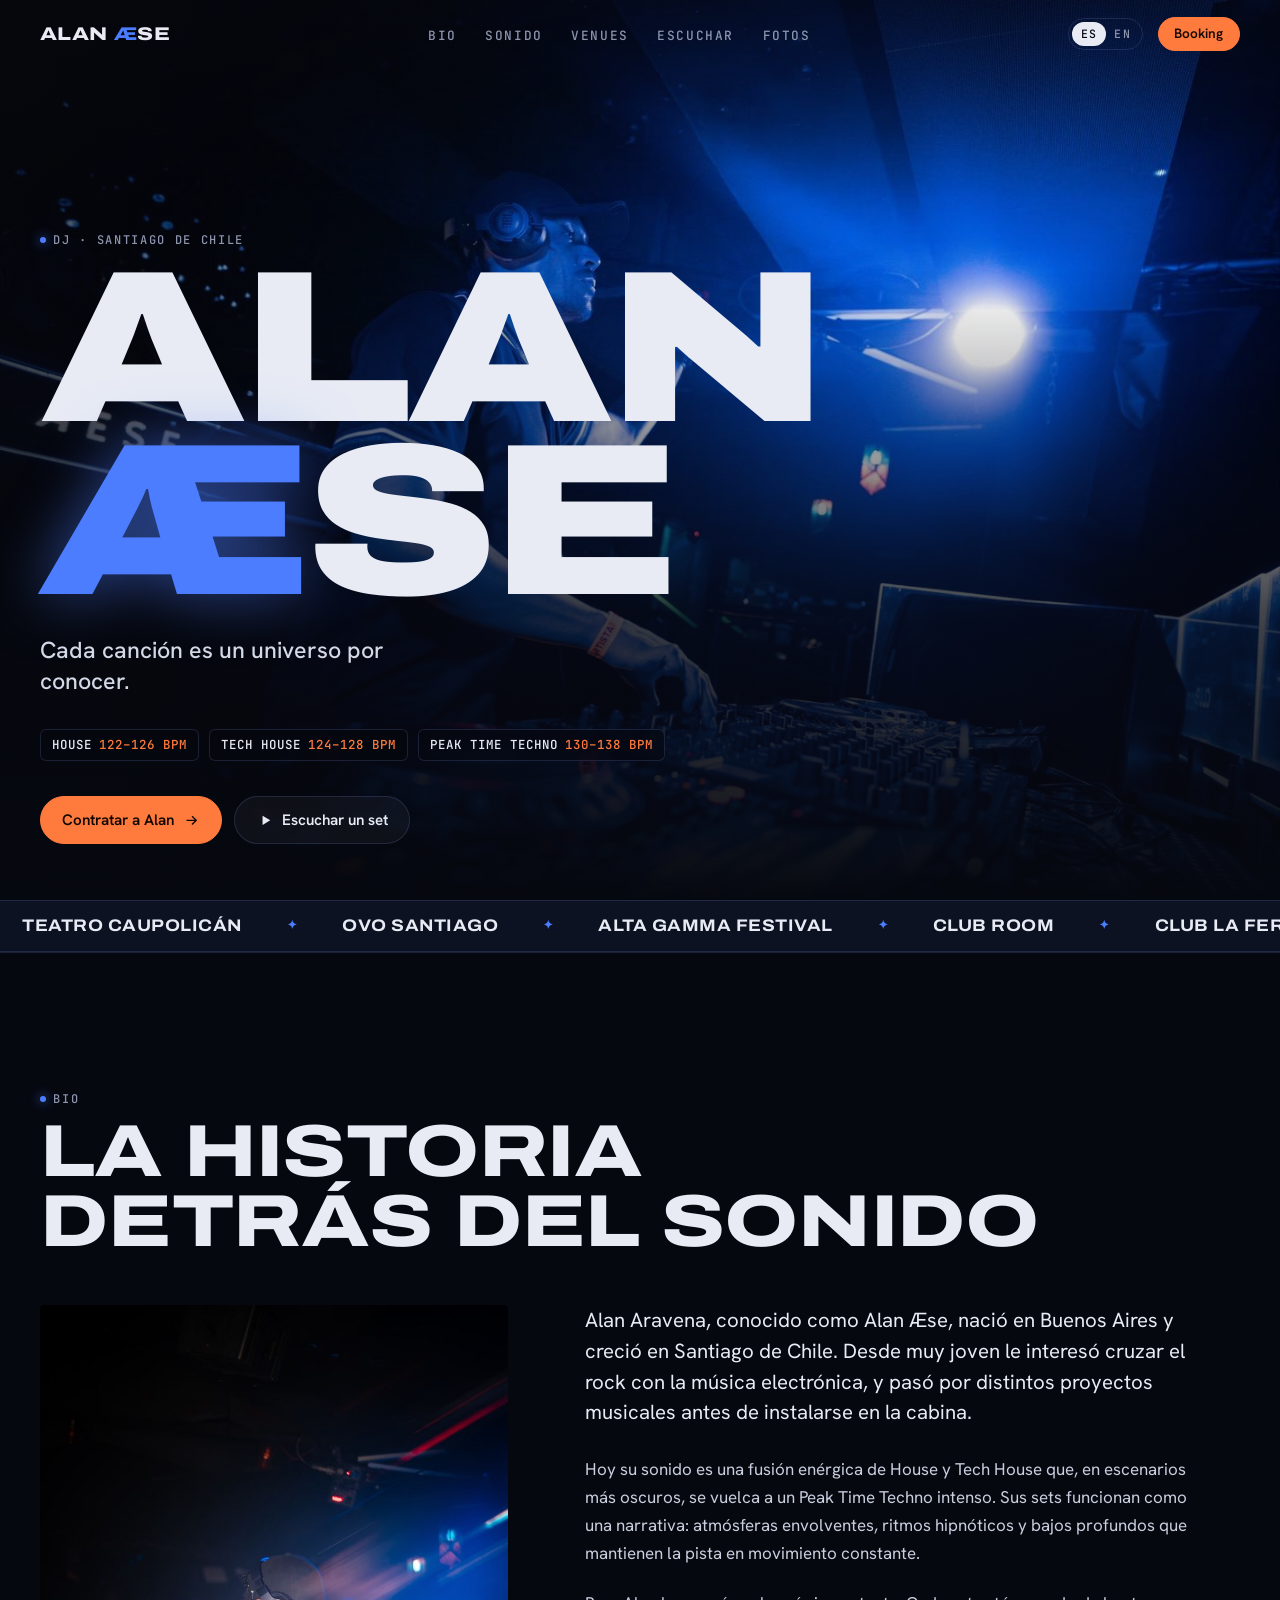
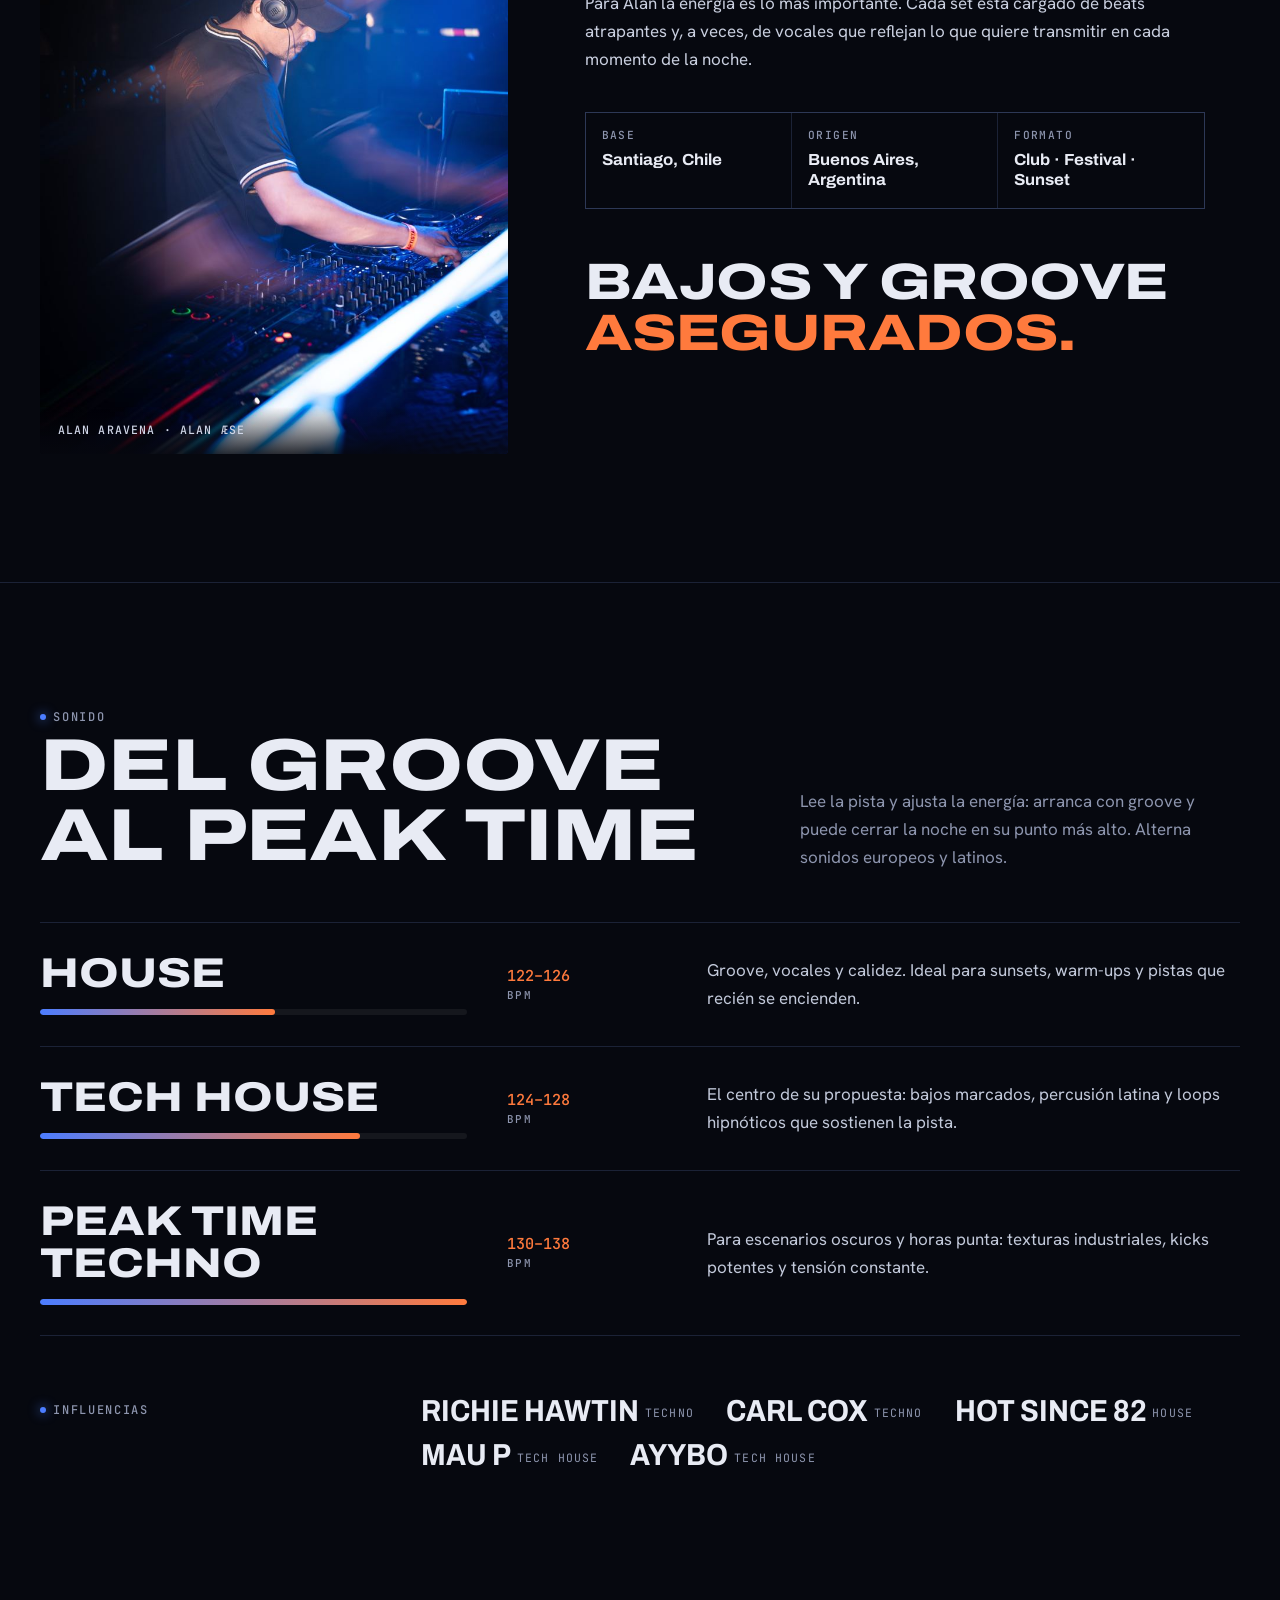
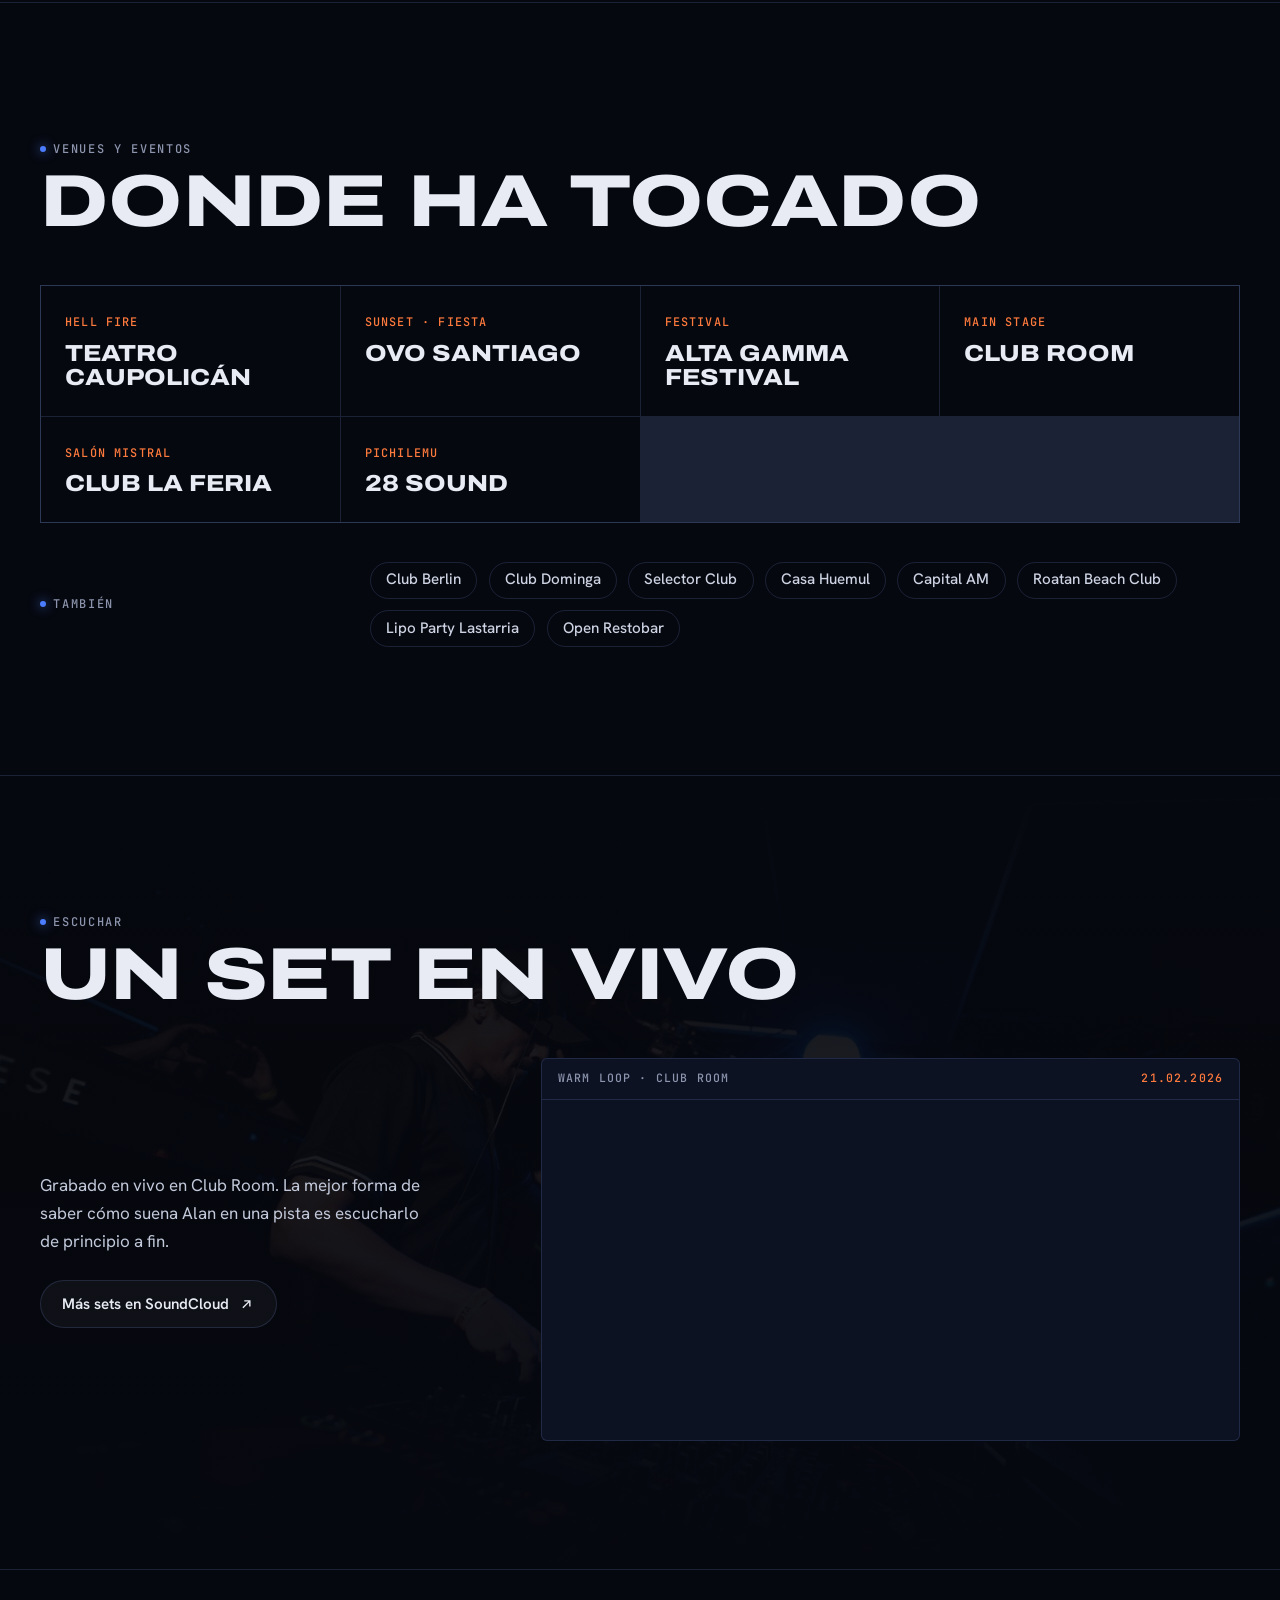
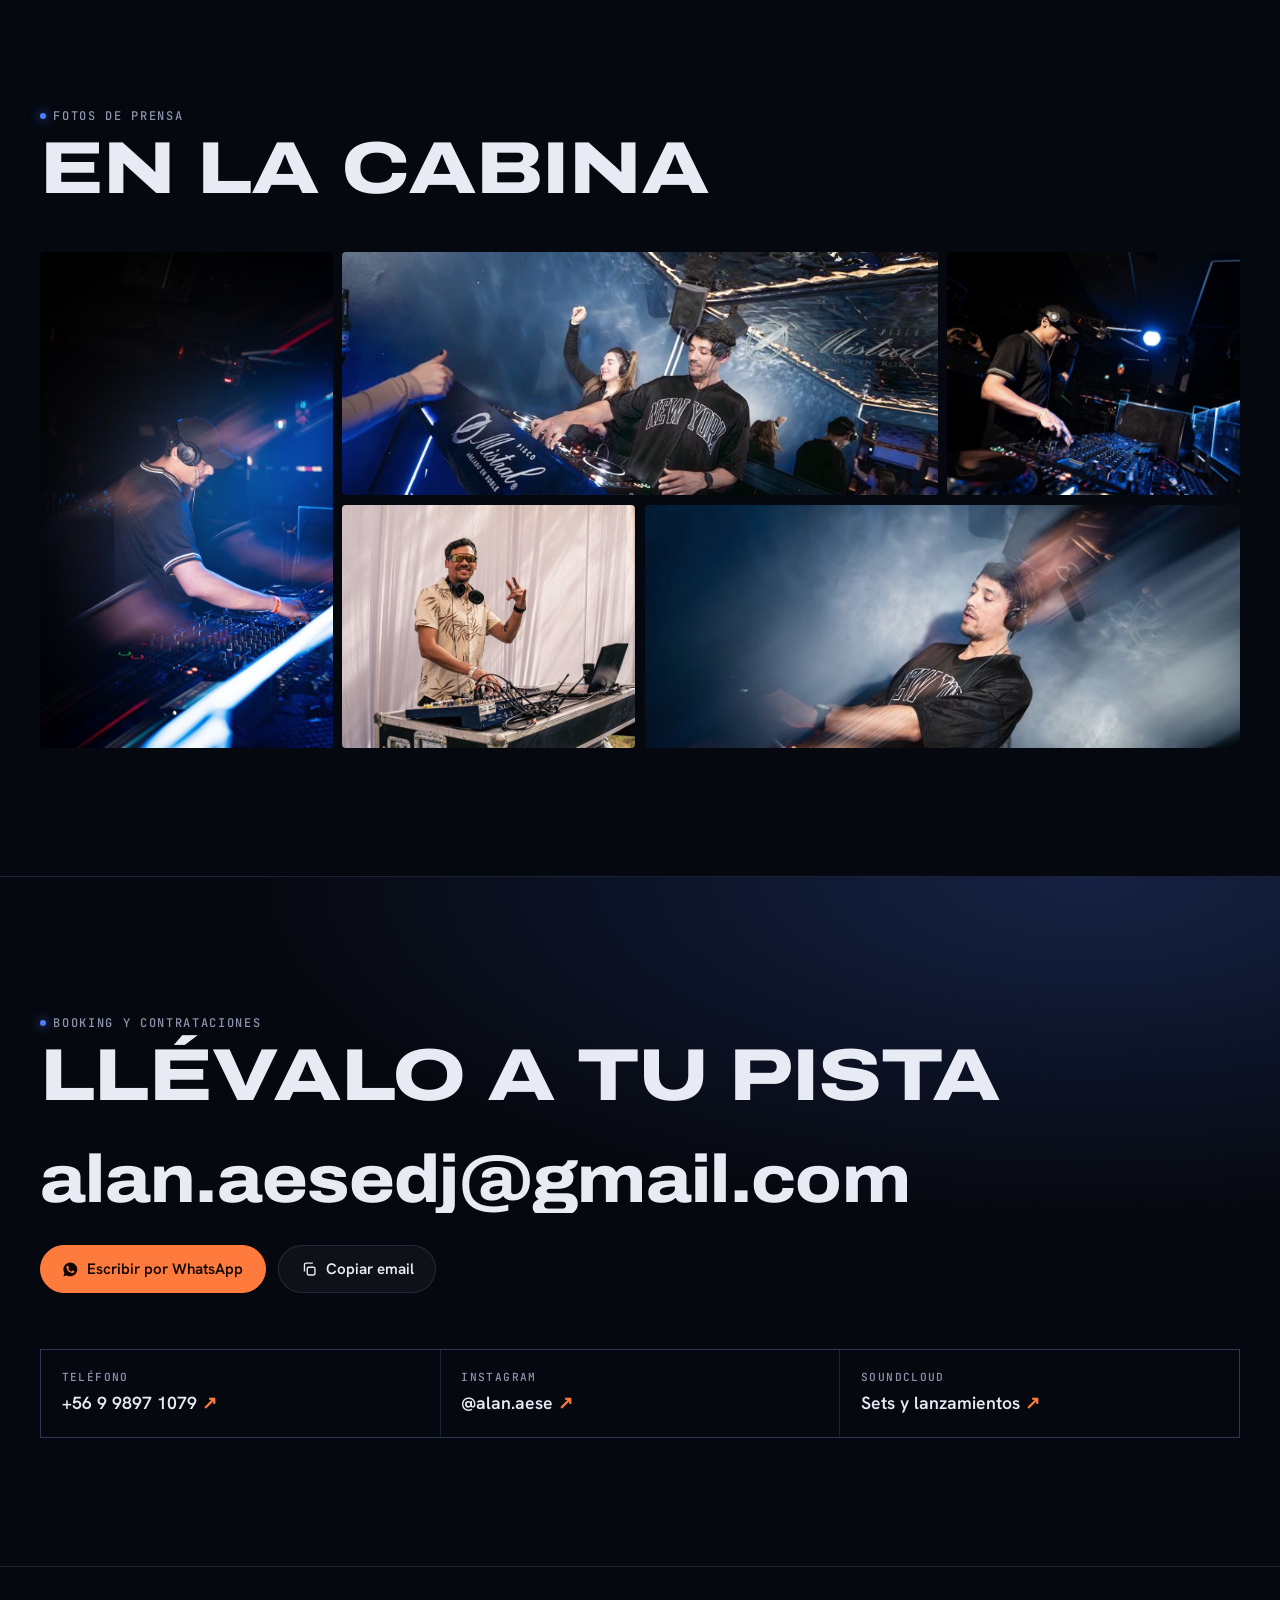
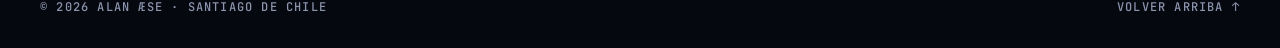
==== commit 923b7d22: "Quitar descarga de fotos Co-Authored-By: Claude Opus 5.5 <noreply@anthropic.com>" ====
--- a/index.html
+++ b/index.html
@@ -184,16 +184,11 @@
       <p class="label">Fotos de prensa</p>
       <h2>En la cabina</h2>
       <div class="gallery">
-        <a class="g-tall" href="hires/alan-aese-03.jpg" target="_blank" rel="noopener"><img src="img/alan-aese-03-800.jpg" alt="Alan Æse de perfil en la cabina" loading="lazy"></a>
-        <a class="g-wide" href="hires/alan-aese-04.jpg" target="_blank" rel="noopener"><img src="img/alan-aese-04-800.jpg" srcset="img/alan-aese-04-800.jpg 800w, img/alan-aese-04-1600.jpg 1600w" sizes="(max-width: 900px) 100vw, 50vw" alt="Alan Æse tocando en Club La Feria, Salón Mistral" loading="lazy"></a>
-        <a href="hires/alan-aese-02.jpg" target="_blank" rel="noopener"><img src="img/alan-aese-02-800.jpg" alt="Alan Æse ajustando el mixer en Club Room" loading="lazy"></a>
-        <a href="hires/alan-aese-06.jpg" target="_blank" rel="noopener"><img src="img/alan-aese-06-800.jpg" alt="Alan Æse sonriendo tras los controles en un evento al aire libre" loading="lazy" style="object-position:40% 30%"></a>
-        <a class="g-wide" href="hires/alan-aese-05.jpg" target="_blank" rel="noopener"><img src="img/alan-aese-05-800.jpg" srcset="img/alan-aese-05-800.jpg 800w, img/alan-aese-05-1600.jpg 1600w" sizes="(max-width: 900px) 100vw, 50vw" alt="Alan Æse en movimiento durante un set" loading="lazy"></a>
-      </div>
-      <div class="press-dl">
-        <p><strong>Kit de prensa:</strong> 6 fotos en alta resolución (incluida la de portada), listas para flyers y redes.</p>
-        <a class="btn btn-hot" href="alan-aese-fotos.zip" download>
-          <svg viewBox="0 0 24 24" fill="none" stroke="currentColor" stroke-width="2" aria-hidden="true"><path d="M12 4v11m0 0-5-5m5 5 5-5M5 20h14"/></svg>Descargar fotos (ZIP · 2,9 MB)</a>
+        <figure class="g-tall"><img src="img/alan-aese-03-800.jpg" alt="Alan Æse de perfil en la cabina" loading="lazy"></figure>
+        <figure class="g-wide"><img src="img/alan-aese-04-800.jpg" srcset="img/alan-aese-04-800.jpg 800w, img/alan-aese-04-1600.jpg 1600w" sizes="(max-width: 900px) 100vw, 50vw" alt="Alan Æse tocando en Club La Feria, Salón Mistral" loading="lazy"></figure>
+        <figure><img src="img/alan-aese-02-800.jpg" alt="Alan Æse ajustando el mixer en Club Room" loading="lazy"></figure>
+        <figure><img src="img/alan-aese-06-800.jpg" alt="Alan Æse sonriendo tras los controles en un evento al aire libre" loading="lazy" style="object-position:40% 30%"></figure>
+        <figure class="g-wide"><img src="img/alan-aese-05-800.jpg" srcset="img/alan-aese-05-800.jpg 800w, img/alan-aese-05-1600.jpg 1600w" sizes="(max-width: 900px) 100vw, 50vw" alt="Alan Æse en movimiento durante un set" loading="lazy"></figure>
       </div>
     </div>
   </section>
@@ -213,7 +208,6 @@
         <a href="tel:+56998971079"><span class="k">Teléfono</span><span class="v">+56 9 9897 1079</span></a>
         <a href="https://www.instagram.com/alan.aese/" target="_blank" rel="noopener"><span class="k">Instagram</span><span class="v">@alan.aese</span></a>
         <a href="https://soundcloud.com/alan-aravena-31488850" target="_blank" rel="noopener"><span class="k">SoundCloud</span><span class="v">Sets y lanzamientos</span></a>
-        <a href="alan-aese-fotos.zip" download><span class="k">Prensa</span><span class="v">Fotos en alta (ZIP)</span></a>
       </div>
     </div>
   </section>
--- a/styles.css
+++ b/styles.css
@@ -176,20 +176,11 @@
 
 /* Galería */
 .gallery { margin-top: 3rem; display: grid; grid-template-columns: repeat(4, minmax(0, 1fr)); grid-auto-rows: clamp(150px, 19vw, 250px); grid-auto-flow: dense; gap: .6rem; }
-.gallery a { position: relative; overflow: hidden; border-radius: 4px; display: block; background: var(--ink-2); }
+.gallery figure { margin: 0; position: relative; overflow: hidden; border-radius: 4px; display: block; background: var(--ink-2); }
 .gallery img { width: 100%; height: 100%; object-fit: cover; transition: transform .6s cubic-bezier(.2,.7,.2,1), filter .4s; filter: saturate(.9); }
-.gallery a:hover img { transform: scale(1.04); filter: saturate(1.1); }
-.gallery a::after {
-  content: "Ver en alta ↗"; position: absolute; left: .7rem; bottom: .7rem; padding: .45em .7em; border-radius: 4px;
-  font: 500 .68rem/1 var(--mono); letter-spacing: .08em; text-transform: uppercase; background: rgba(6,8,15,.75); color: var(--fg);
-  opacity: 0; transform: translateY(4px); transition: opacity .25s, transform .25s;
-}
-.gallery a:hover::after, .gallery a:focus-visible::after { opacity: 1; transform: none; }
+.gallery figure:hover img { transform: scale(1.04); filter: saturate(1.1); }
 .g-tall { grid-row: span 2; }
 .g-wide { grid-column: span 2; }
-.press-dl { display: flex; flex-wrap: wrap; align-items: center; justify-content: space-between; gap: 1rem 2rem; margin-top: 1.8rem; padding: 1.3rem 1.5rem; border: 1px solid var(--line); border-radius: 6px; background: var(--ink-2); }
-.press-dl p { margin: 0; color: #c2c9da; min-width: 0; }
-.press-dl p strong { color: var(--fg); }
 
 /* Booking */
 .booking { background: radial-gradient(120% 90% at 85% 0%, rgba(76,125,255,.22), transparent 55%), var(--ink); }
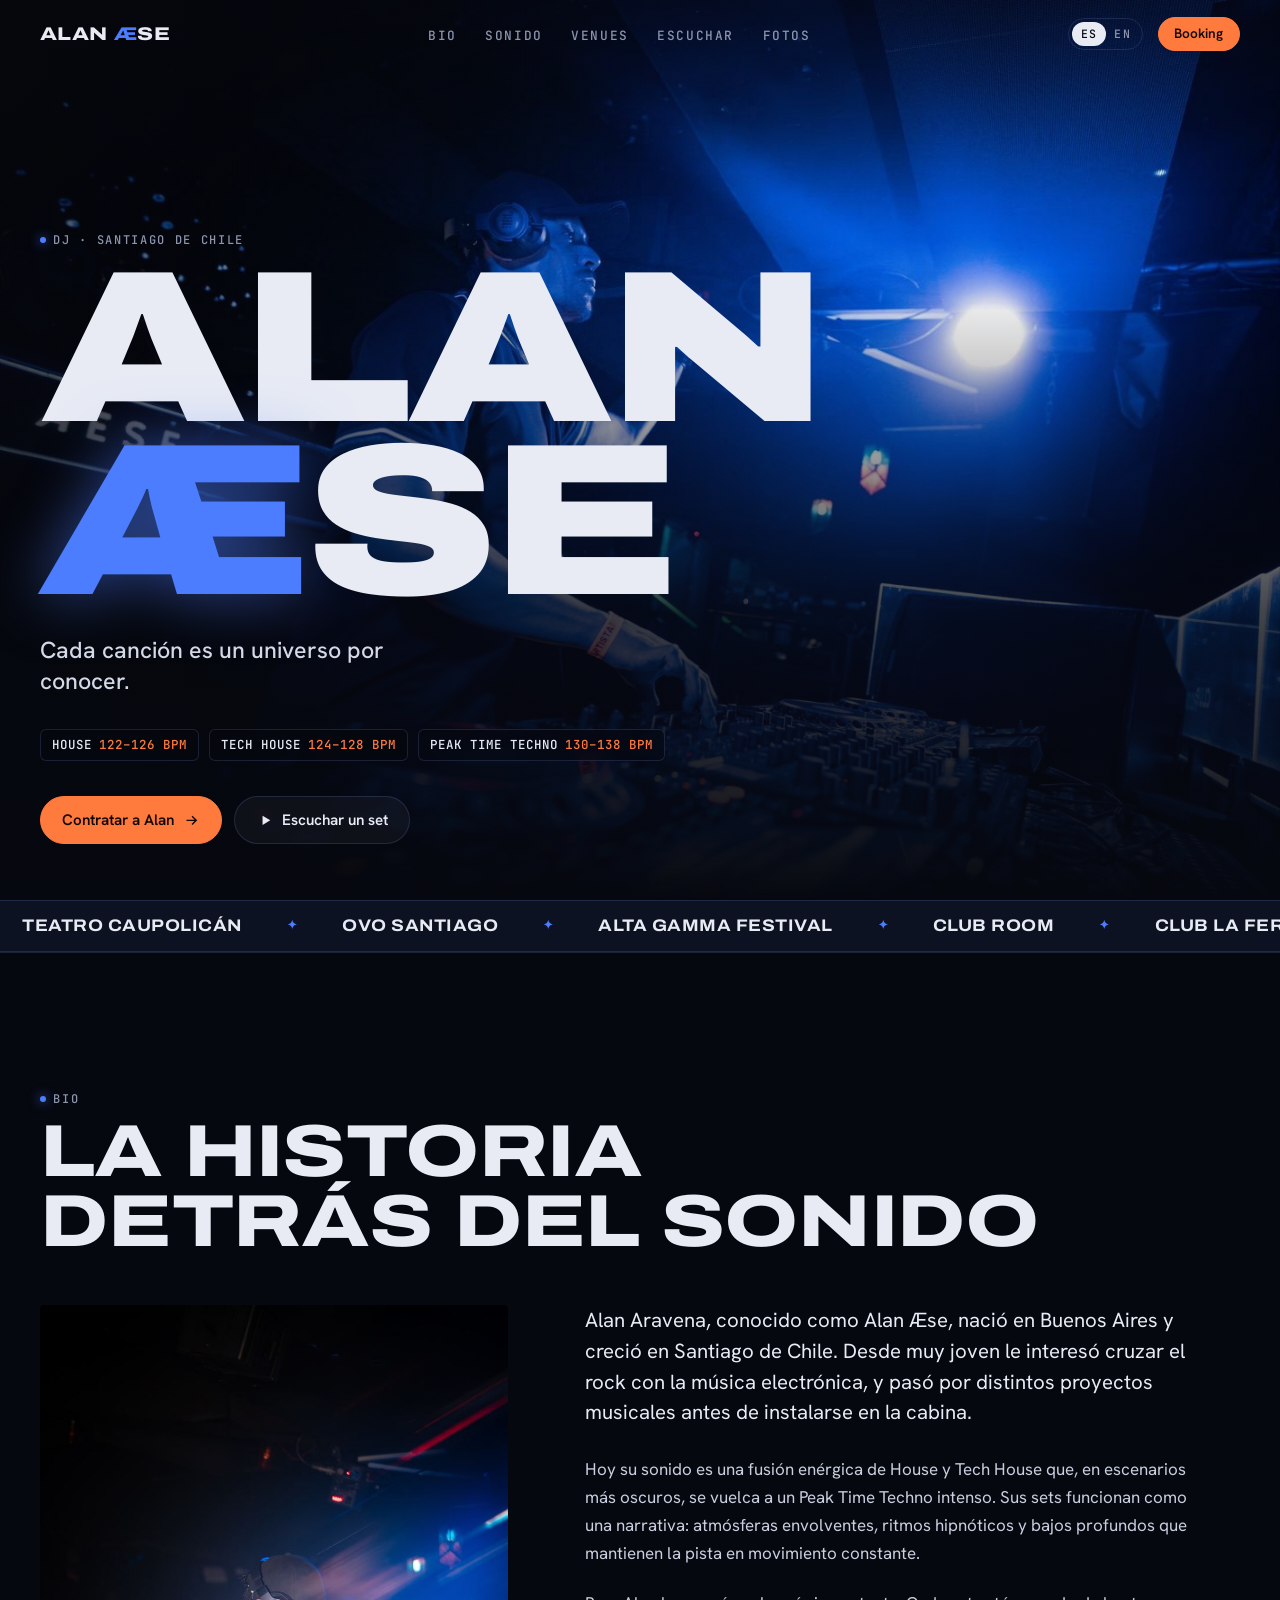
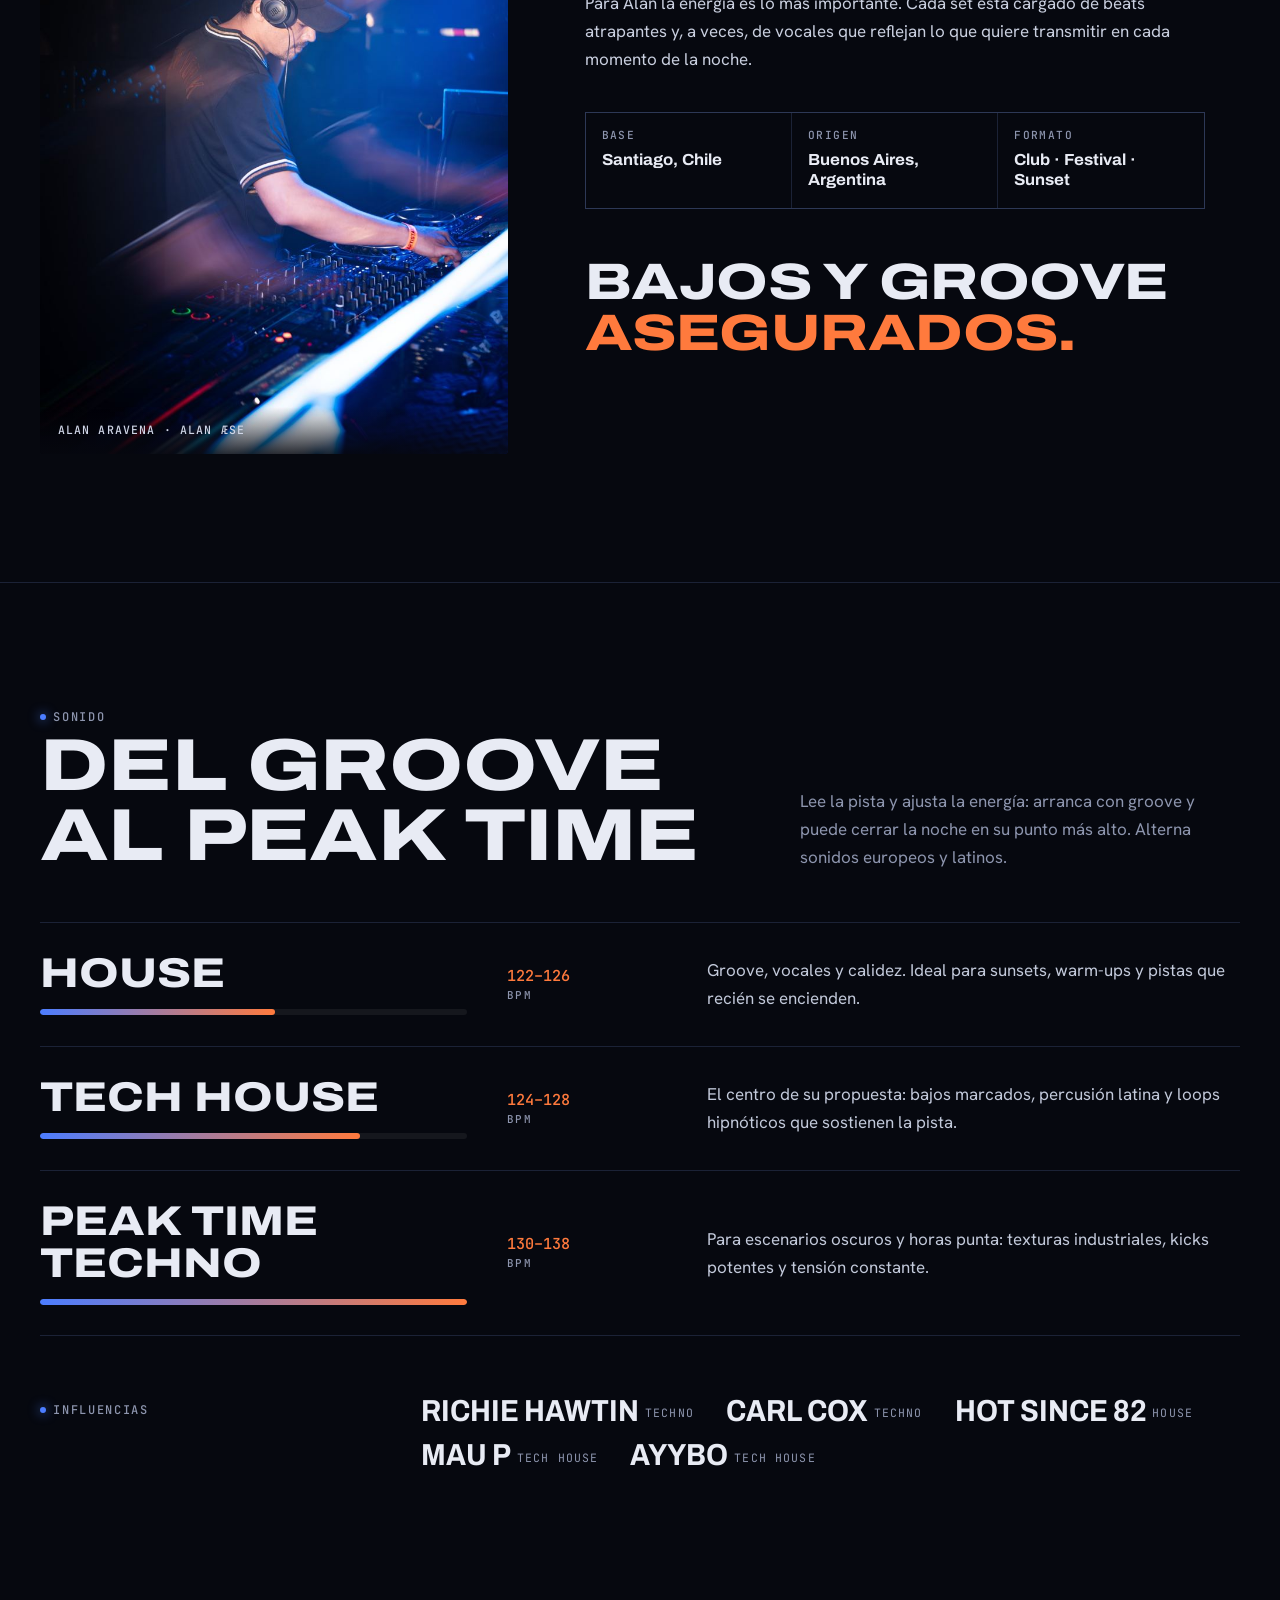
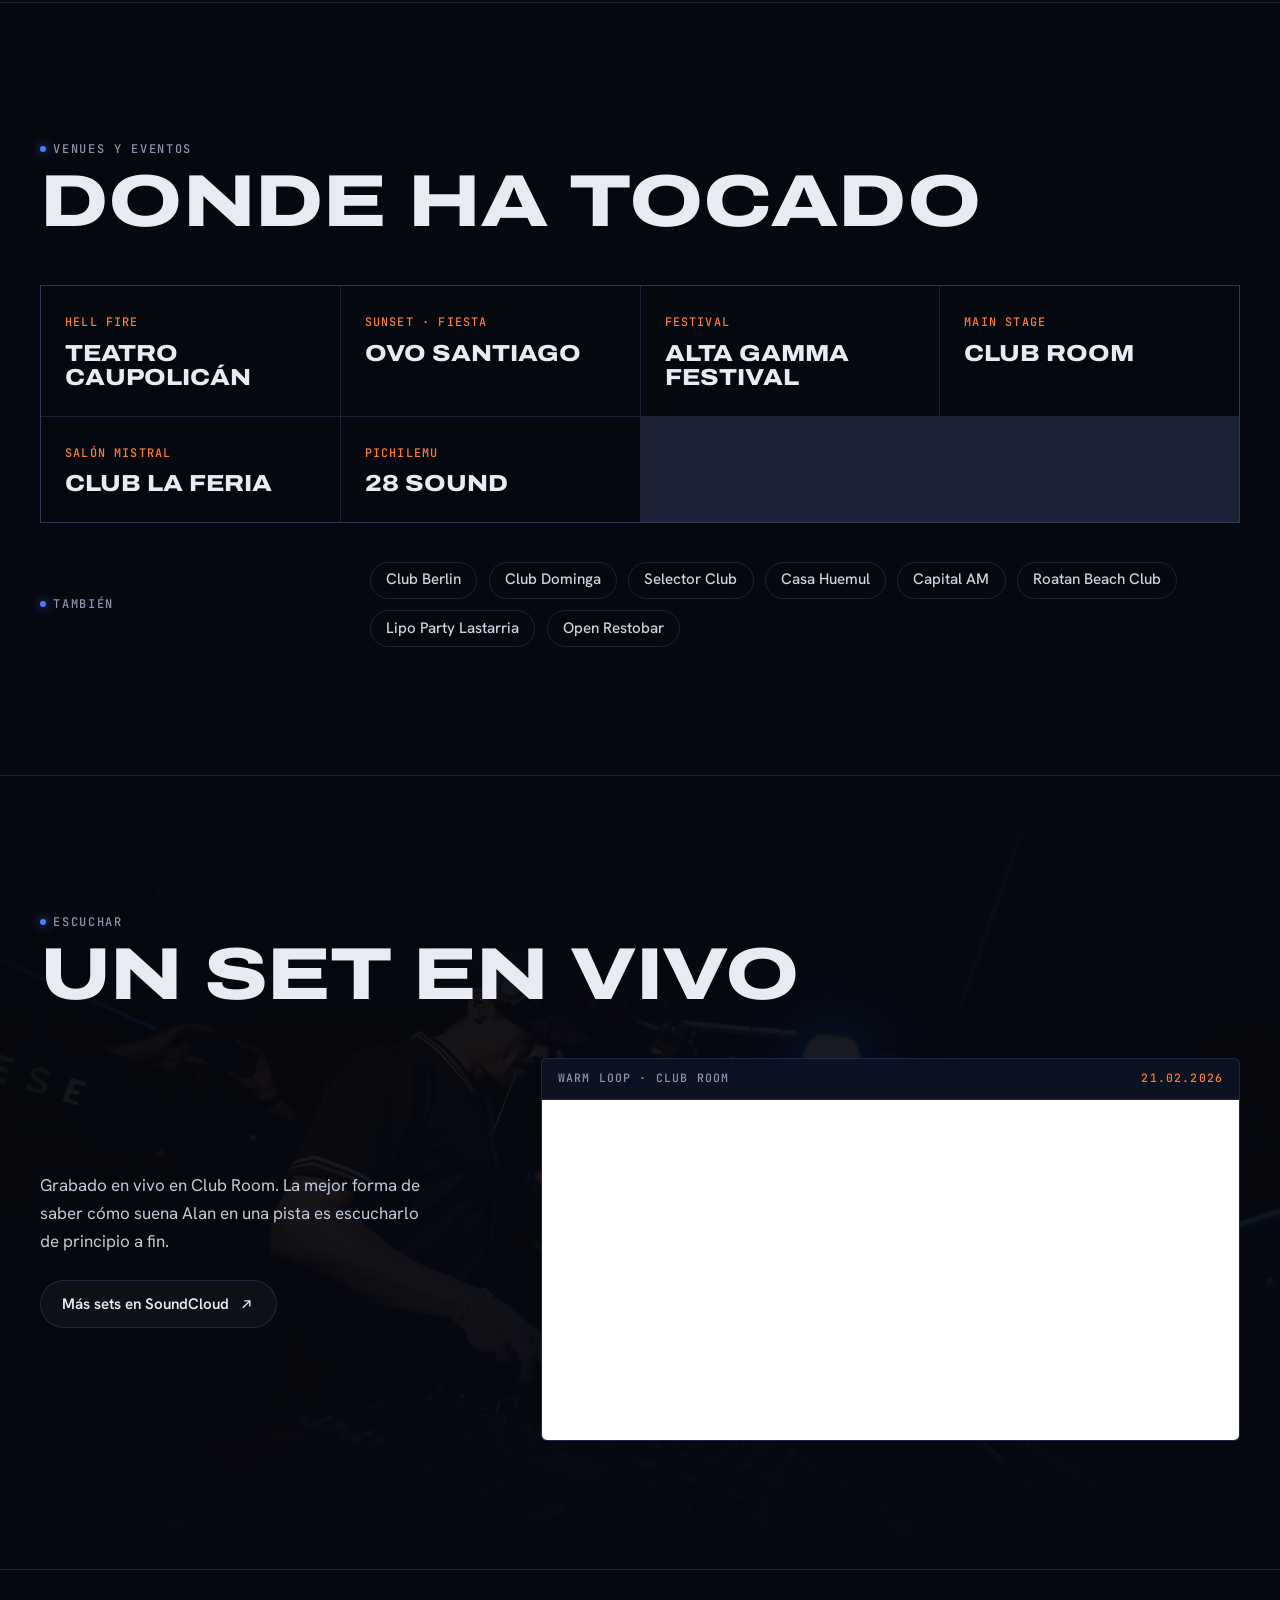
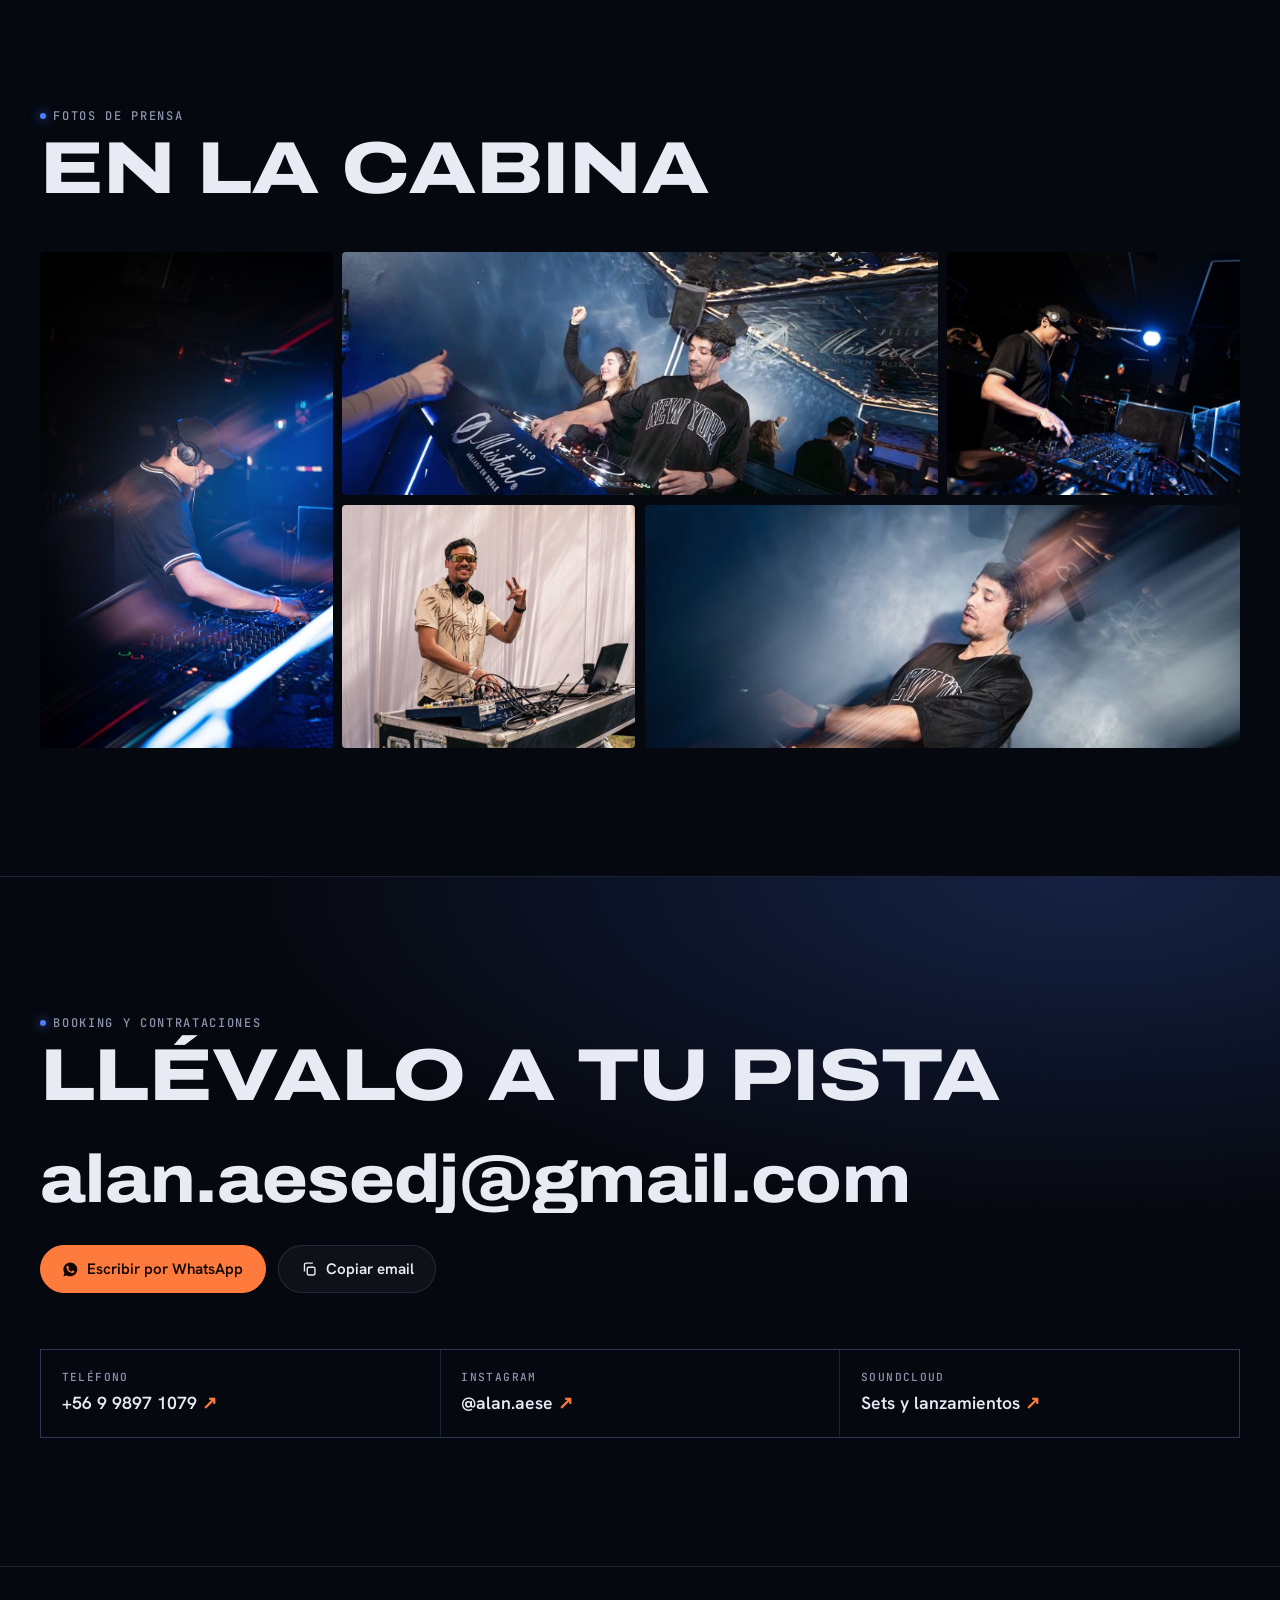
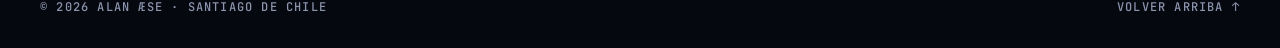
==== commit 1701d8be: "Forzar recarga de estilos Co-Authored-By: Claude Opus 5.5 <noreply@anthropic.com>" ====
--- a/index.html
+++ b/index.html
@@ -22,7 +22,7 @@
 <link rel="preconnect" href="https://fonts.gstatic.com" crossorigin>
 <link rel="stylesheet" href="https://fonts.googleapis.com/css2?family=Archivo:wdth,wght@62..125,400..900&family=Hanken+Grotesk:wght@400;500;600&family=JetBrains+Mono:wght@400;500&display=swap">
 <link rel="preload" as="image" href="img/alan-aese-01-1600.jpg" imagesrcset="img/alan-aese-01-800.jpg 800w, img/alan-aese-01-1600.jpg 1600w" imagesizes="100vw">
-<link rel="stylesheet" href="styles.css">
+<link rel="stylesheet" href="styles.css?v=3">
 </head>
 <body>
 
@@ -222,6 +222,6 @@
 
 <div class="toast" id="toast" role="status" aria-live="polite"></div>
 
-<script src="main.js"></script>
+<script src="main.js?v=3"></script>
 </body>
 </html>
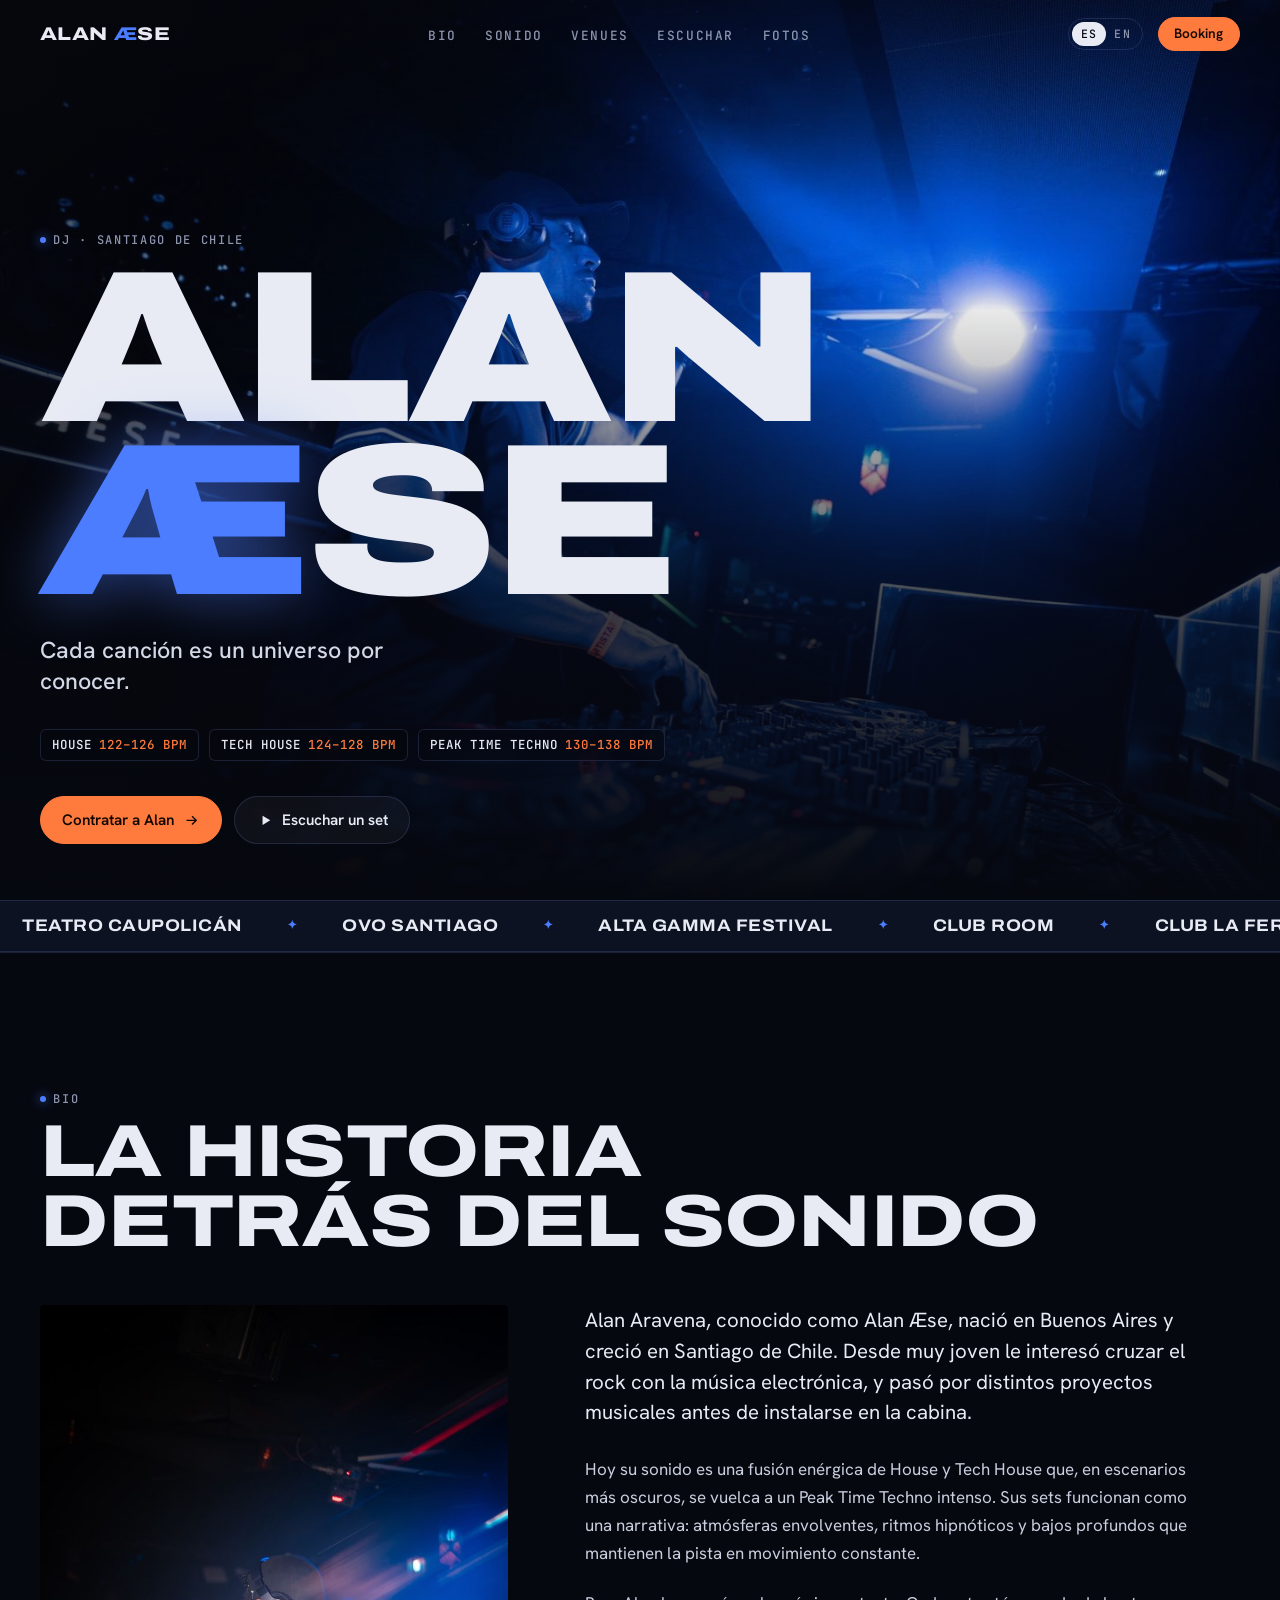
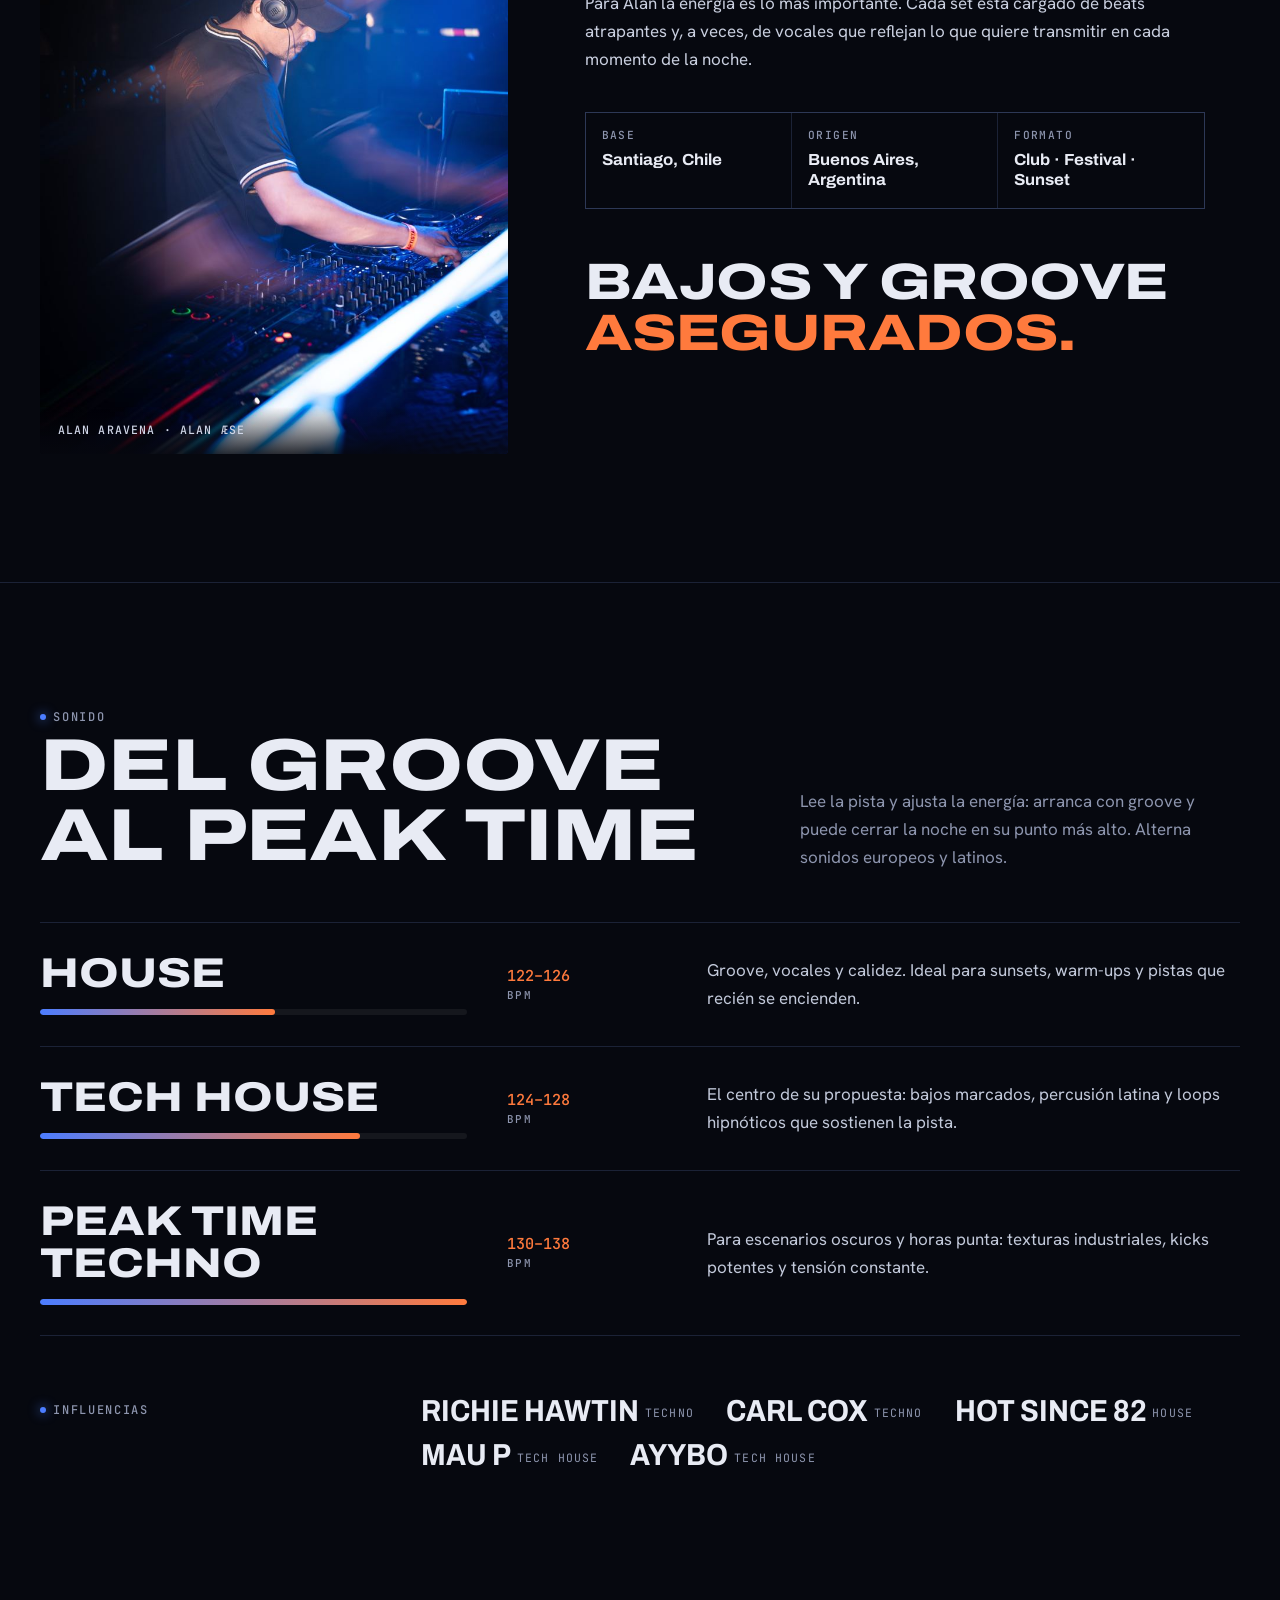
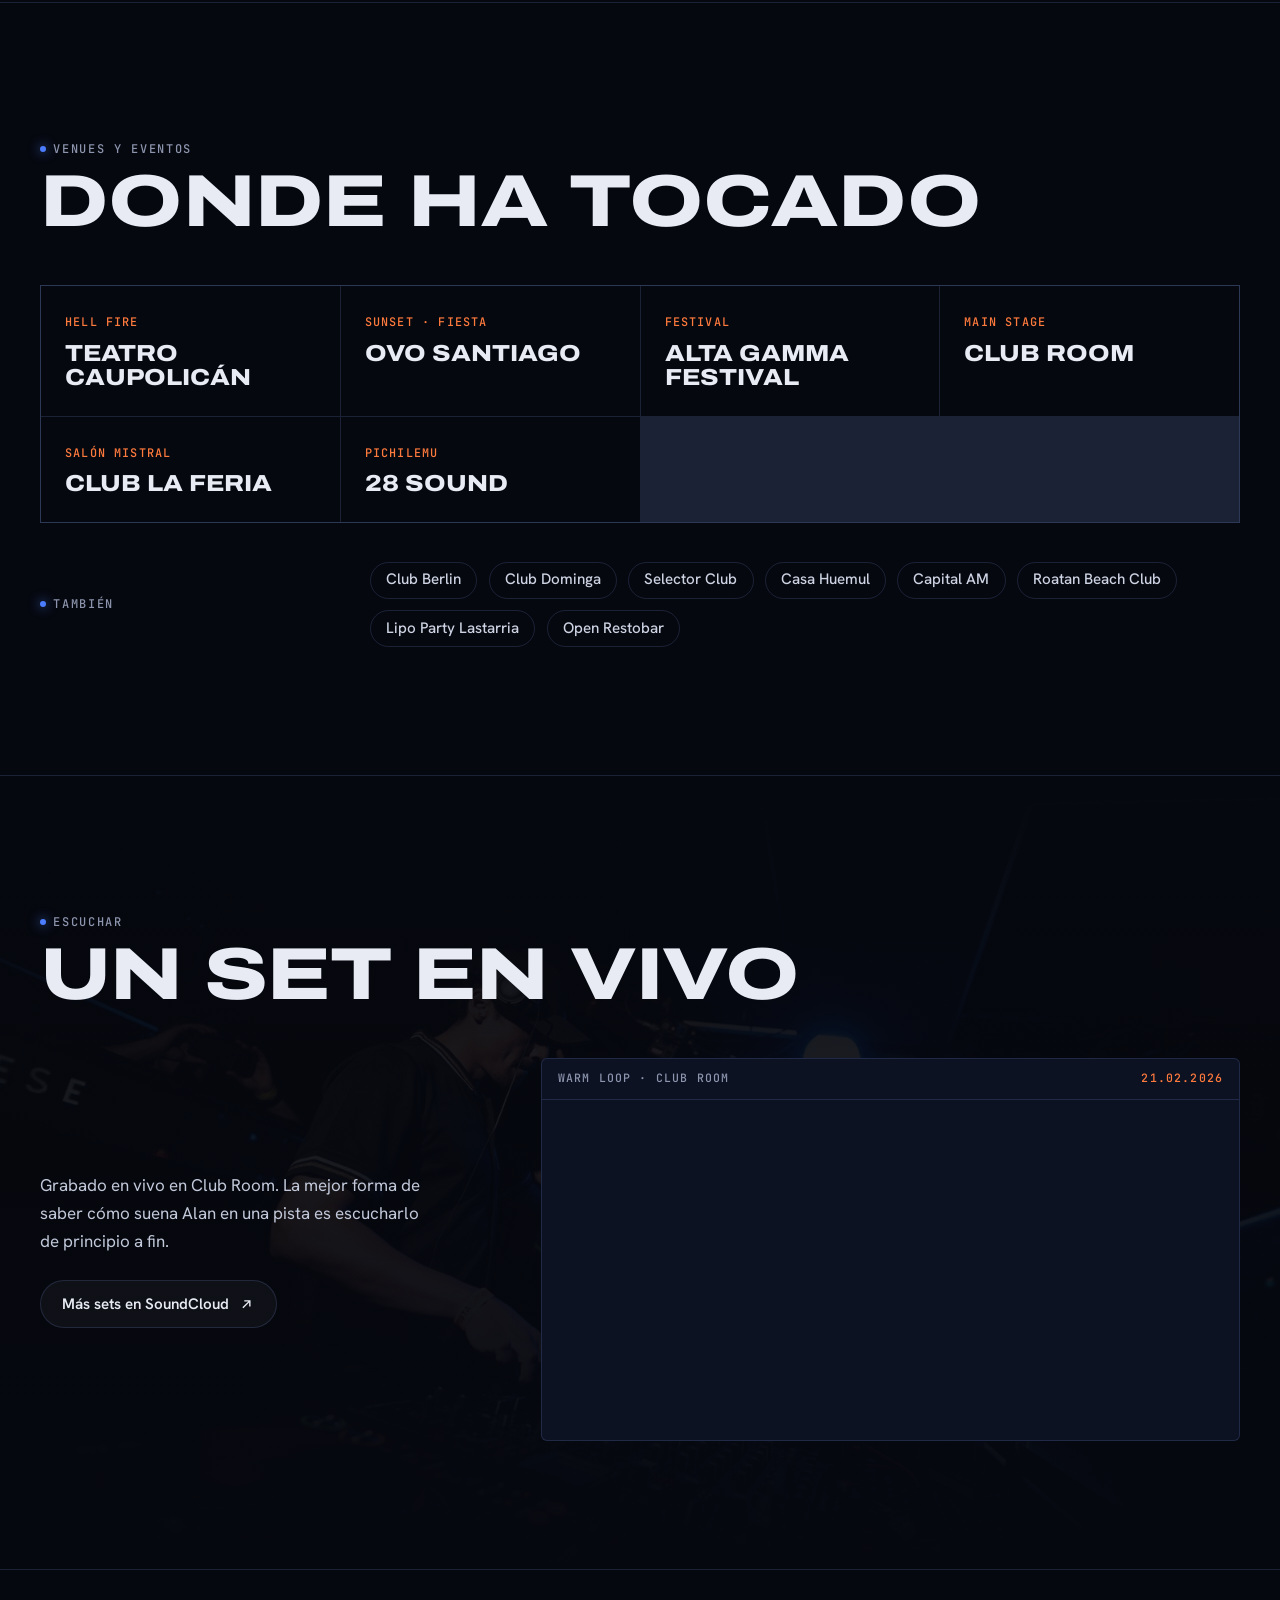
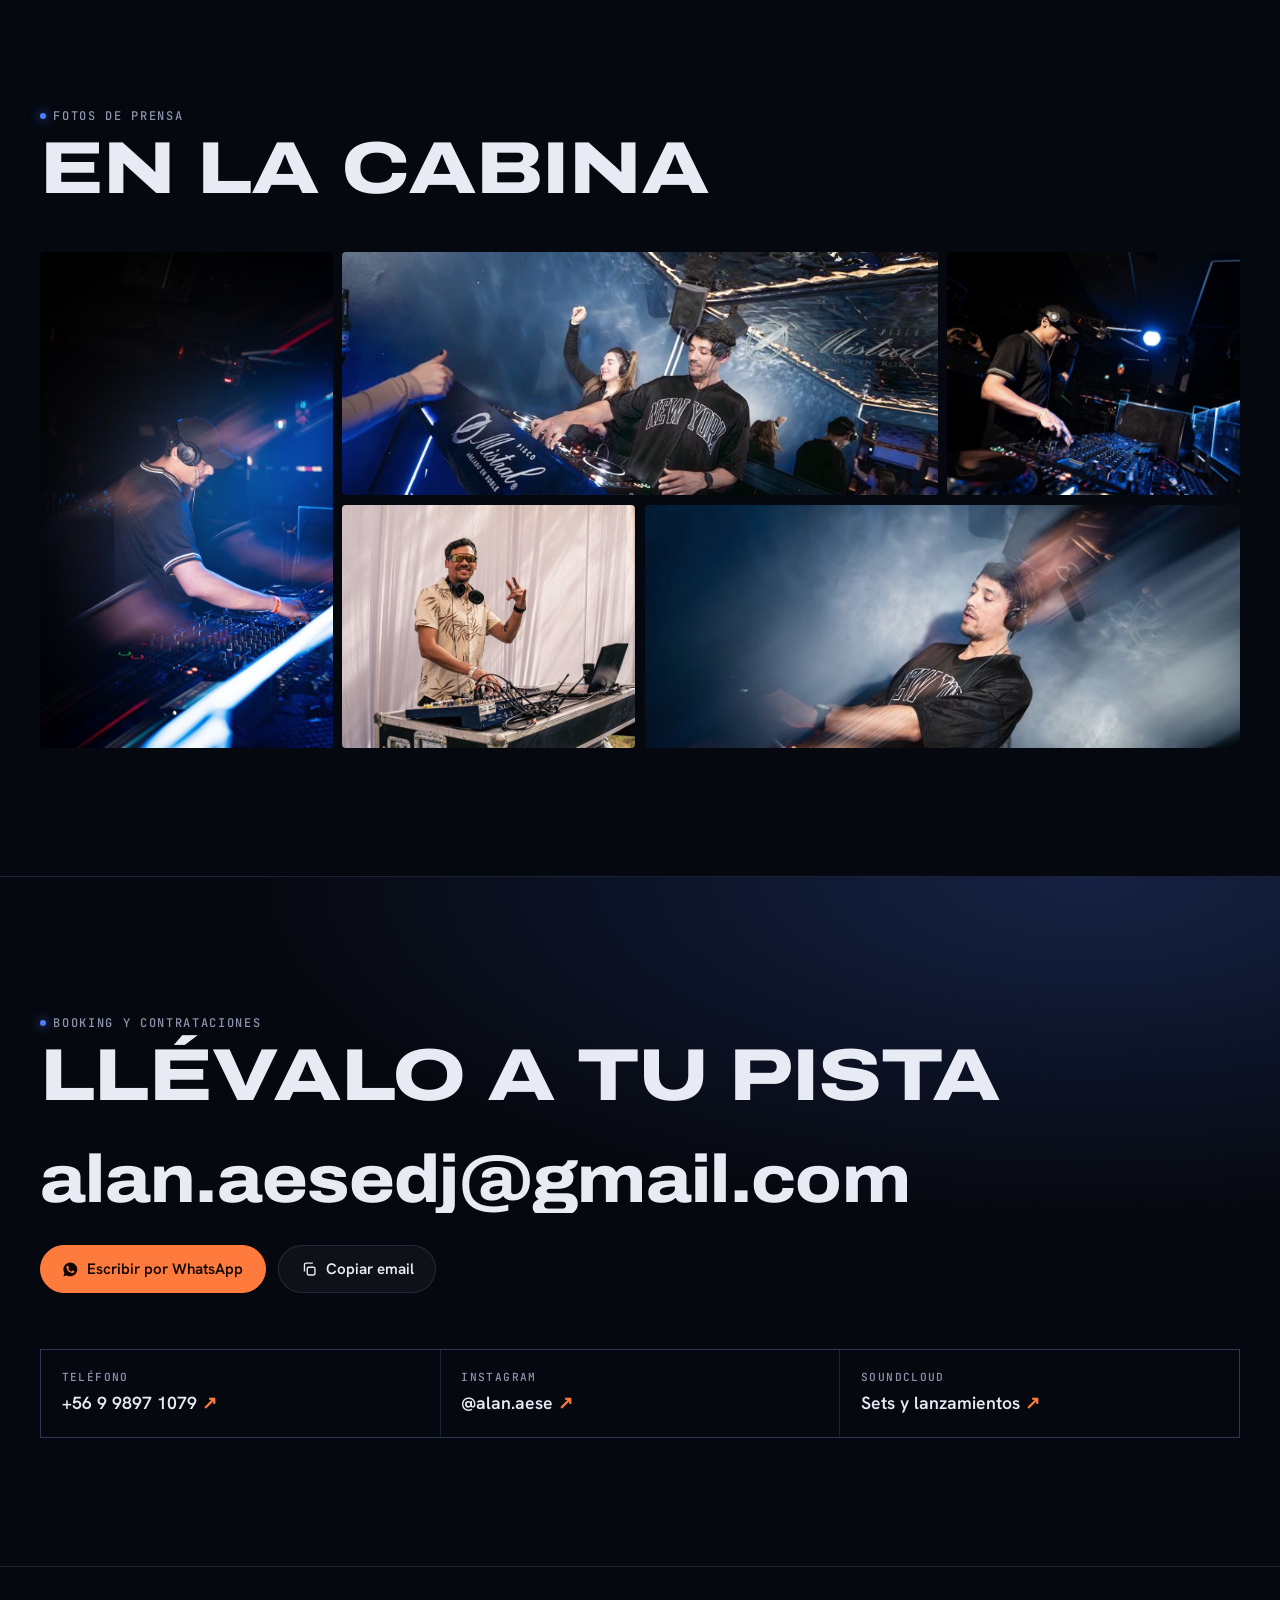
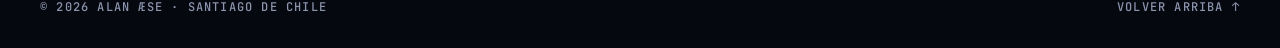
==== commit 59bec4a5: "Grilla de contacto en 3 columnas Co-Authored-By: Claude Opus 5.5 <noreply@anthropic.com>" ====
--- a/index.html
+++ b/index.html
@@ -22,7 +22,7 @@
 <link rel="preconnect" href="https://fonts.gstatic.com" crossorigin>
 <link rel="stylesheet" href="https://fonts.googleapis.com/css2?family=Archivo:wdth,wght@62..125,400..900&family=Hanken+Grotesk:wght@400;500;600&family=JetBrains+Mono:wght@400;500&display=swap">
 <link rel="preload" as="image" href="img/alan-aese-01-1600.jpg" imagesrcset="img/alan-aese-01-800.jpg 800w, img/alan-aese-01-1600.jpg 1600w" imagesizes="100vw">
-<link rel="stylesheet" href="styles.css?v=3">
+<link rel="stylesheet" href="styles.css?v=4">
 </head>
 <body>
 
@@ -222,6 +222,6 @@
 
 <div class="toast" id="toast" role="status" aria-live="polite"></div>
 
-<script src="main.js?v=3"></script>
+<script src="main.js?v=4"></script>
 </body>
 </html>
--- a/styles.css
+++ b/styles.css
@@ -193,7 +193,7 @@
 }
 .mail:hover { background-position: -100% 0; }
 .contact-actions { display: flex; flex-wrap: wrap; gap: .8rem; margin-top: 2rem; }
-.contact-grid { margin-top: 3.5rem; display: grid; grid-template-columns: repeat(auto-fit, minmax(min(100%, 230px), 1fr)); gap: 1px; background: var(--line); border: 1px solid var(--line); }
+.contact-grid { margin-top: 3.5rem; display: grid; grid-template-columns: repeat(3, minmax(0, 1fr)); gap: 1px; background: var(--line); border: 1px solid var(--line); }
 .contact-grid a { background: var(--ink); padding: 1.4rem 1.3rem; text-decoration: none; display: flex; flex-direction: column; gap: .5rem; transition: background .25s; min-width: 0; }
 .contact-grid a:hover { background: var(--ink-2); }
 .contact-grid dt, .contact-grid .k { font: 500 .7rem/1 var(--mono); letter-spacing: .12em; text-transform: uppercase; color: var(--muted); }
@@ -220,6 +220,7 @@
   .gallery { grid-template-columns: repeat(2, minmax(0, 1fr)); grid-auto-rows: 42vw; }
   .g-wide { grid-column: span 2; }
 }
+@media (max-width: 640px) { .contact-grid { grid-template-columns: minmax(0, 1fr); } }
 @media (max-width: 520px) {
   .facts { grid-template-columns: minmax(0, 1fr); }
   .hero .wrap { padding-block: 7rem 2.5rem; }
